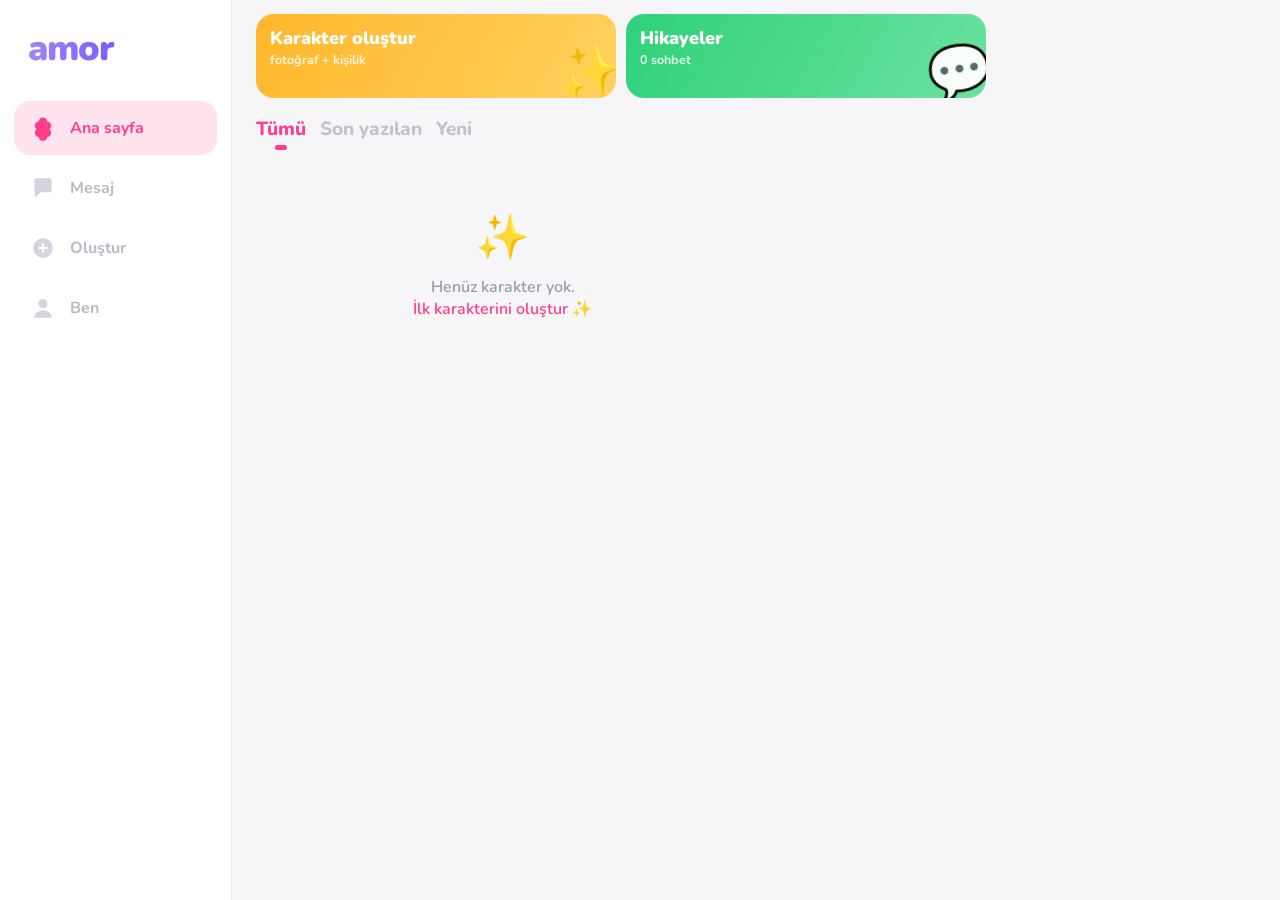
==== index.html @ 26e1d63b "Add files via upload" ====
<!doctype html>
<html lang="tr">
<head>
  <meta charset="utf-8">
  <meta name="viewport" content="width=device-width, initial-scale=1, viewport-fit=cover">
  <meta name="theme-color" content="#7b5cff">
  <meta name="apple-mobile-web-app-capable" content="yes">
  <meta name="apple-mobile-web-app-status-bar-style" content="default">
  <meta name="description" content="Amor Stories - kendi karakterlerinle mesajlaşma şeklinde hikaye yaz.">
  <title>Amor Stories</title>
  <meta name="mobile-web-app-capable" content="yes">
  <meta name="apple-mobile-web-app-title" content="Amor Stories">
  <link rel="manifest" href="manifest.json">
  <link rel="icon" type="image/png" href="icons/icon-192.png">
  <link rel="apple-touch-icon" href="icons/apple-touch-icon.png">
  <link rel="preconnect" href="https://fonts.googleapis.com">
  <link rel="preconnect" href="https://fonts.gstatic.com" crossorigin>
  <link href="https://fonts.googleapis.com/css2?family=Nunito:wght@400;600;700;800;900&display=swap" rel="stylesheet">
  <link rel="stylesheet" href="css/style.css">
  <link rel="stylesheet" href="css/stories.css">
</head>
<body>
  <div class="app" id="app">
    <div class="splash" id="splash">
      <div class="logo">amor</div>
      <div class="splash-sub">kendi hikayeni yaz</div>
    </div>

    <main id="view"></main>

    <nav class="nav" id="nav">
      <a class="nav-brand" href="#/home" aria-label="Amor Stories">am<span>o</span>r</a>
      <a href="#/home" data-tab="home">
        <svg viewBox="0 0 24 24"><path d="M12 3c2.2 0 3.6 1.6 3.6 3.4 1.8 0 3.4 1.4 3.4 3.6 0 1.4-.8 2.4-1.7 3 .9.6 1.7 1.6 1.7 3 0 2.2-1.6 3.6-3.4 3.6 0 1.8-1.4 3.4-3.6 3.4s-3.6-1.6-3.6-3.4C6.6 19.6 5 18.2 5 16c0-1.4.8-2.4 1.7-3C5.8 12.4 5 11.4 5 10c0-2.2 1.6-3.6 3.4-3.6C8.4 4.6 9.8 3 12 3z"/></svg>
        <span>Ana sayfa</span>
      </a>
      <a href="#/messages" data-tab="messages">
        <svg viewBox="0 0 24 24"><path d="M4 5.5A2.5 2.5 0 0 1 6.5 3h11A2.5 2.5 0 0 1 20 5.5v8a2.5 2.5 0 0 1-2.5 2.5H10l-4.2 3.6c-.5.4-1.3.1-1.3-.6V16A2.5 2.5 0 0 1 4 13.5z"/></svg>
        <span>Mesaj</span>
      </a>
      <a href="#/create" data-tab="create">
        <svg viewBox="0 0 24 24"><path d="M12 3a9 9 0 1 1 0 18 9 9 0 0 1 0-18zm0 4.5c-.6 0-1 .4-1 1V11H8.5a1 1 0 0 0 0 2H11v2.5a1 1 0 0 0 2 0V13h2.5a1 1 0 0 0 0-2H13V8.5c0-.6-.4-1-1-1z"/></svg>
        <span>Oluştur</span>
      </a>
      <a href="#/me" data-tab="me">
        <svg viewBox="0 0 24 24"><circle cx="12" cy="8" r="4.2"/><path d="M3.8 20.2c.9-4 4.2-6.2 8.2-6.2s7.3 2.2 8.2 6.2c.1.5-.3.8-.8.8H4.6c-.5 0-.9-.3-.8-.8z"/></svg>
        <span>Ben</span>
      </a>
    </nav>

    <div class="toasts" id="toasts"></div>
  </div>

  <script src="js/store.js"></script>
  <script src="js/data/traits.js"></script>
  <script src="js/data/pools.js"></script>
  <script src="js/data/photos.js"></script>
  <script src="js/data/mod-photos.js"></script>
  <script src="js/data/mods.js"></script>
  <script src="js/data/themes.js"></script>
  <script src="js/data/effects.js"></script>
  <script src="js/app.js"></script>
</body>
</html>
---- css/style.css ----
/* ==========================================================
   Amor - mobil öncelikli arayüz
   ========================================================== */
:root {
  --pink: #ff3d8b;
  --pink-soft: #ffe4ef;
  --purple: #7b5cff;
  --purple-2: #a66bff;
  --purple-soft: #efeaff;
  --green: #2fd6a0;
  --teal: #19c3b0;
  --bg: #f6f6f8;
  --card: #ffffff;
  --text: #1d1d28;
  --muted: #9a9aab;
  --line: #ececf2;
  --chip: #f0f0f4;
  --radius: 18px;
  --nav-h: 64px;
  --safe-b: env(safe-area-inset-bottom, 0px);
  --safe-t: env(safe-area-inset-top, 0px);
  --chat-bg: linear-gradient(180deg, #3b1d63 0%, #241444 45%, #160d2c 100%);
  --side: 0px;       /* sol menü genişliği (telefonda yok) */
  --content: 1160px; /* geniş sayfalarda içerik genişliği */
  --narrow: 760px;   /* okuma sayfalarında içerik genişliği */
}

* { box-sizing: border-box; -webkit-tap-highlight-color: transparent; }
html, body { margin: 0; padding: 0; }
body {
  font-family: 'Nunito', system-ui, -apple-system, 'Segoe UI', sans-serif;
  background: var(--bg);
  color: var(--text);
  -webkit-font-smoothing: antialiased;
  overscroll-behavior-y: none;
}
button, input, textarea { font: inherit; color: inherit; }
button { cursor: pointer; border: 0; background: none; padding: 0; }
a { color: inherit; text-decoration: none; }
[hidden] { display: none !important; }

.app {
  position: relative;
  min-height: 100vh;
  min-height: 100dvh;
  padding-left: var(--side);
  background: var(--bg);
  overflow-x: hidden;
  overflow-x: clip; /* hidden yapışkan (sticky) üst kısmı bozar; destekleyen tarayıcıda clip */
}
#view { padding-bottom: calc(var(--nav-h) + var(--safe-b) + 12px); }
.no-nav #view { padding-bottom: 0; }

/* ---------- Açılış ---------- */
.splash {
  position: fixed; inset: 0; z-index: 100;
  display: flex; flex-direction: column; align-items: center; justify-content: center;
  background: #fff;
  transition: opacity .5s ease, visibility .5s;
}
.splash.hide { opacity: 0; visibility: hidden; }
.logo {
  font-size: 64px; font-weight: 900; letter-spacing: -2px;
  background: linear-gradient(90deg, #a78bfa, #7b5cff 50%, #c86bff);
  -webkit-background-clip: text; background-clip: text; color: transparent;
  animation: pop .7s cubic-bezier(.2, 1.4, .4, 1);
}
.splash-sub { margin-top: 4px; color: var(--muted); font-weight: 700; font-size: 14px; }
@keyframes pop { from { transform: scale(.6); opacity: 0; } to { transform: scale(1); opacity: 1; } }

/* ---------- Alt menü ---------- */
.nav {
  position: fixed; bottom: 0; left: 0; right: 0; z-index: 20;
  height: calc(var(--nav-h) + var(--safe-b)); padding-bottom: var(--safe-b);
  display: flex; background: rgba(255, 255, 255, .96);
  backdrop-filter: blur(12px); -webkit-backdrop-filter: blur(12px);
  border-top: 1px solid var(--line);
}
.no-nav .nav { display: none; }
.nav .nav-brand { display: none; }
.nav a {
  position: relative; flex: 1;
  display: flex; flex-direction: column; align-items: center; justify-content: center; gap: 2px;
  font-size: 12px; font-weight: 700; color: #b9b9c6;
}
.nav svg { width: 28px; height: 28px; fill: #d4d4de; transition: transform .2s; }
.nav a.active { color: var(--pink); }
.nav a.active svg { fill: var(--pink); transform: scale(1.08); }
.badge-count {
  position: absolute; top: 6px; left: calc(50% + 6px);
  min-width: 20px; height: 20px; padding: 0 6px; border-radius: 10px;
  background: #ff2d55; color: #fff; font-size: 11px; font-weight: 800;
  display: flex; align-items: center; justify-content: center; border: 2px solid #fff;
}

/* ---------- Ortak parçalar ---------- */
.page-pad { padding: calc(14px + var(--safe-t)) 16px 0; }
.h-title { font-size: 26px; font-weight: 900; margin: 6px 0 12px; }

.ava {
  position: relative; flex: none; border-radius: 50%;
  display: flex; align-items: center; justify-content: center;
  color: #fff; font-weight: 900; text-shadow: 0 2px 6px rgba(0, 0, 0, .18);
  overflow: visible;
}
.ava img { width: 100%; height: 100%; border-radius: 50%; object-fit: cover; }
.ava .deco { position: absolute; right: -2px; top: -4px; font-size: .32em; text-shadow: none; }
.ava .dot {
  position: absolute; right: 4%; bottom: 4%; width: 22%; height: 22%; min-width: 10px; min-height: 10px;
  border-radius: 50%; background: var(--green); border: 2.5px solid #fff;
}
.ava .dot.off { background: #c7c7d1; }

.chips { display: flex; flex-wrap: wrap; gap: 6px; }
.chip {
  display: inline-flex; align-items: center; gap: 3px;
  padding: 2px 9px; border-radius: 999px;
  background: var(--chip); color: #8a8a99; font-size: 12px; font-weight: 700; white-space: nowrap;
}
.chip.sex { background: var(--pink); color: #fff; }
.chip.loc { background: var(--teal); color: #fff; }
.chip.zod { background: linear-gradient(90deg, #c86bff, #ff5fb0); color: #fff; }
.chip.lv { background: linear-gradient(90deg, #ff6fa8, #ff3d8b); color: #fff; }
.chip.mood { color: #fff; }
.verified { font-size: 15px; margin-left: 4px; }

.tabs {
  display: flex; align-items: center; gap: 20px;
  overflow-x: auto; scrollbar-width: none; padding: 4px 0 10px;
}
.tabs::-webkit-scrollbar { display: none; }
.tabs button {
  position: relative; font-size: 19px; font-weight: 800; color: #c3c3cf; white-space: nowrap; padding-bottom: 8px;
}
.tabs button.active { color: var(--pink); }
.tabs button.active::after {
  content: ''; position: absolute; left: 50%; bottom: 0; transform: translateX(-50%);
  width: 12px; height: 5px; border-radius: 3px; background: var(--pink);
}
.tabs.dark button.active { color: var(--text); }
.tabs.dark button.active::after { width: 22px; background: var(--text); }

.empty { text-align: center; color: var(--muted); padding: 48px 20px; font-weight: 600; }
.empty .big { font-size: 44px; display: block; margin-bottom: 8px; }

.btn {
  display: inline-flex; align-items: center; justify-content: center; gap: 8px;
  height: 48px; padding: 0 22px; border-radius: 999px;
  font-weight: 800; font-size: 16px;
  transition: transform .12s, opacity .12s;
}
.btn:active { transform: scale(.97); }
.btn.primary { background: var(--purple); color: #fff; }
.btn.pink { background: var(--pink); color: #fff; }
.btn.ghost { background: var(--chip); color: var(--text); }
.btn.block { width: 100%; }
.btn.sm { height: 36px; padding: 0 16px; font-size: 14px; }

.card { background: var(--card); border-radius: var(--radius); padding: 16px; }

/* ---------- Ana sayfa ---------- */
.banners { display: grid; grid-template-columns: 1fr 1fr; gap: 10px; margin-bottom: 14px; }
.banner {
  position: relative; overflow: hidden; border-radius: 18px; padding: 14px 14px 16px; min-height: 84px;
  color: #fff; text-align: left;
}
.banner b { display: block; font-size: 18px; font-weight: 900; line-height: 1.15; }
.banner small { display: block; opacity: .85; font-weight: 700; margin-top: 2px; font-size: 12.5px; }
.banner .art { position: absolute; right: -6px; bottom: -10px; font-size: 52px; opacity: .95; transform: rotate(-8deg); }
.banner.gold { background: linear-gradient(120deg, #ffb72b, #ffd25e); }
.banner.green { background: linear-gradient(120deg, #2fd17a, #6be29f); }

.list { display: flex; flex-direction: column; }
.row {
  display: flex; align-items: center; gap: 14px; padding: 12px 0; text-align: left; width: 100%;
}
.row .info { flex: 1; min-width: 0; }
.row .name { font-size: 19px; font-weight: 800; display: flex; align-items: center; gap: 2px; }
.row .bio {
  margin-top: 6px; color: #8b8b99; font-size: 15px; line-height: 1.3;
  display: -webkit-box; -webkit-line-clamp: 2; -webkit-box-orient: vertical; overflow: hidden;
}
.row .chips { margin-top: 5px; }
.hi-btn {
  flex: none; width: 64px; height: 44px; border-radius: 22px;
  display: flex; align-items: center; justify-content: center;
  font-weight: 900; font-style: italic; font-size: 20px;
}
.hi-btn.hi { background: var(--pink-soft); color: var(--pink); }
.hi-btn.msg { background: var(--purple-soft); color: var(--purple); }
.hi-btn svg { width: 26px; height: 26px; fill: var(--purple); }

/* ---------- Mesajlar ---------- */
.msg-row { display: flex; align-items: center; gap: 12px; padding: 12px 16px; width: 100%; text-align: left; }
.msg-row:active { background: #f0eef6; }
.msg-row .info { flex: 1; min-width: 0; }
.msg-row .top { display: flex; justify-content: space-between; align-items: baseline; gap: 8px; }
.msg-row .name { font-size: 18px; font-weight: 800; }
.msg-row .time { color: var(--muted); font-size: 13px; font-weight: 600; flex: none; }
.msg-row .last { color: #8b8b99; font-size: 15px; margin-top: 3px; white-space: nowrap; overflow: hidden; text-overflow: ellipsis; }
.msg-row .last.typing { color: var(--purple); font-weight: 700; }
.msg-row .bottom { display: flex; justify-content: space-between; align-items: center; gap: 8px; }
.ava .unread {
  position: absolute; top: -2px; right: -2px; min-width: 22px; height: 22px; padding: 0 6px; border-radius: 11px;
  background: #ff2d55; color: #fff; font-size: 12px; font-weight: 800;
  display: flex; align-items: center; justify-content: center; border: 2px solid #fff; text-shadow: none;
}
.notice {
  margin: 4px 0 6px; padding: 12px 16px; background: #ffe9f0; color: var(--pink); font-weight: 700; font-size: 14px;
}

/* ---------- Profil ---------- */
.cover { position: relative; height: 340px; overflow: hidden; }
.cover img { width: 100%; height: 100%; object-fit: cover; object-position: center 25%; display: block; cursor: zoom-in; }
.cover .cover-bg { display: none; }
.cover::after { content: ''; position: absolute; inset: 0; pointer-events: none; background: linear-gradient(180deg, rgba(0,0,0,.25), rgba(0,0,0,0) 30%, rgba(246,246,248,0) 65%, var(--bg) 100%); }
.round-btn {
  position: absolute; top: calc(14px + var(--safe-t)); z-index: 3;
  width: 44px; height: 44px; border-radius: 50%;
  background: rgba(0, 0, 0, .25); display: flex; align-items: center; justify-content: center;
  backdrop-filter: blur(6px); -webkit-backdrop-filter: blur(6px);
}
.round-btn svg { width: 22px; height: 22px; stroke: #fff; fill: none; stroke-width: 2.4; stroke-linecap: round; stroke-linejoin: round; }
.round-btn.left { left: 16px; }
.round-btn.right { right: 16px; }

.pcard {
  position: relative; margin: -110px 16px 0; z-index: 2;
  background: rgba(255, 255, 255, .92); backdrop-filter: blur(10px); -webkit-backdrop-filter: blur(10px);
  border-radius: 20px; padding: 64px 18px 16px;
}
.pcard .ava { position: absolute; top: -48px; left: 18px; border: 4px solid #fff; box-shadow: 0 6px 20px rgba(0,0,0,.12); }
.pcard .pname { display: flex; align-items: center; gap: 8px; flex-wrap: wrap; font-size: 24px; font-weight: 900; }
.online-pill { font-size: 13px; font-weight: 800; color: #19b884; background: #e2fbf1; border-radius: 999px; padding: 3px 10px; }
.online-pill.off { color: #8a8a99; background: var(--chip); }
.pcard .pbio { color: var(--muted); font-weight: 600; margin: 4px 0 10px; }
.stats { display: flex; margin-top: 14px; }
.stats div { flex: 1; position: relative; }
.stats div + div::before { content: ''; position: absolute; left: -10px; top: 12px; height: 16px; width: 1px; background: #ddd; }
.stats b { display: block; font-size: 20px; font-weight: 900; }
.stats span { color: var(--muted); font-size: 13px; font-weight: 600; }

.mood-strip {
  margin: 12px 16px 0; display: flex; align-items: center; gap: 12px;
  background: #fff; border-radius: 18px; padding: 12px 14px; width: calc(100% - 32px); text-align: left;
}
.mood-strip .em { font-size: 30px; }
.mood-strip .txt { flex: 1; }
.mood-strip b { display: block; font-weight: 900; }
.mood-strip small { color: var(--muted); font-weight: 600; }

.sheet-body { margin-top: 12px; background: #fff; border-radius: 22px 22px 0 0; padding: 18px 16px 120px; min-height: 50vh; }
.sec-title { font-weight: 900; font-size: 18px; margin: 16px 0 10px; }
.verify { display: grid; grid-template-columns: 1fr 1fr; gap: 8px; }
.verify div { border-radius: 12px; padding: 12px; font-weight: 800; font-size: 13.5px; display: flex; gap: 6px; align-items: center; }
.verify .v1 { background: #fff0fa; color: #e04fc9; }
.verify .v2 { background: #e9fbef; color: #21b35d; }
.info-row { display: flex; align-items: center; gap: 10px; padding: 7px 0; font-size: 16px; }
.info-row span { color: var(--muted); font-weight: 600; min-width: 92px; }
.info-row b { font-weight: 700; }
.trait { margin: 8px 0; }
.trait .t-top { display: flex; justify-content: space-between; font-size: 14px; font-weight: 700; color: #6c6c7c; }
.bar { height: 8px; border-radius: 4px; background: var(--chip); overflow: hidden; margin-top: 4px; }
.bar i { display: block; height: 100%; border-radius: 4px; background: linear-gradient(90deg, var(--purple-2), var(--pink)); }

.album { display: grid; grid-template-columns: repeat(3, 1fr); gap: 6px; }
.album div { aspect-ratio: 3 / 4; border-radius: 12px; overflow: hidden; }
.album img, .p-img img { width: 100%; height: 100%; object-fit: cover; display: block; cursor: zoom-in; }
.post { padding: 12px 0; border-bottom: 1px solid var(--line); }
.post .p-head { display: flex; gap: 10px; align-items: center; }
.post .p-head b { display: block; font-weight: 800; }
.post .p-head small { color: var(--muted); font-weight: 600; }
.post p { margin: 10px 0; font-size: 15.5px; line-height: 1.4; }
.post .p-img { aspect-ratio: 4 / 5; width: 62%; border-radius: 14px; overflow: hidden; }
.chip.arch { background: linear-gradient(90deg, #7b5cff, #a66bff); color: #fff; }

/* ---------- Fotoğraf görüntüleyici ---------- */
.lightbox {
  position: fixed; inset: 0; z-index: 80; background: rgba(10, 6, 20, .94);
  display: flex; align-items: center; justify-content: center; animation: toastIn .2s ease-out;
}
.lightbox img { max-width: 100%; max-height: 100%; object-fit: contain; }
.lb-close, .lb-nav {
  position: absolute; width: 44px; height: 44px; border-radius: 50%;
  background: rgba(255, 255, 255, .14); color: #fff; font-size: 22px; font-weight: 800;
  display: flex; align-items: center; justify-content: center;
}
.lb-close { top: calc(14px + var(--safe-t)); right: 14px; }
.lb-nav { top: 50%; transform: translateY(-50%); font-size: 30px; }
.lb-nav.prev { left: 10px; }
.lb-nav.next { right: 10px; }
.lb-count { position: absolute; bottom: calc(18px + var(--safe-b)); left: 50%; transform: translateX(-50%); color: #fff; font-weight: 800; font-size: 14px; opacity: .8; }

/* ---------- Karakter oluştur ---------- */
.create { padding-bottom: 8px; }
.dice-all { background: var(--purple-soft); color: var(--purple); font-size: 14px; padding: 6px 12px; }
.dice-btn { width: 36px; height: 36px; border-radius: 50%; background: var(--chip); font-size: 18px; }
.sets { display: flex; gap: 10px; overflow-x: auto; padding: 12px 2px 4px; scrollbar-width: none; scroll-snap-type: x proximity; }
.sets::-webkit-scrollbar { display: none; }
.set { flex: none; width: 78px; text-align: center; scroll-snap-align: center; }
.set img {
  width: 78px; height: 104px; object-fit: cover; border-radius: 14px; display: block;
  border: 3px solid transparent; transition: transform .15s, border-color .15s;
}
.set span { display: block; font-size: 11px; font-weight: 800; color: var(--muted); margin-top: 4px; }
.set.used img { opacity: .45; }
.set.on img { border-color: var(--purple); transform: scale(1.04); opacity: 1; }
.set.on span { color: var(--purple); }
.presets button.on { background: var(--purple); color: #fff; }
.preview { margin: 0 16px; background: #fff; border-radius: 20px; overflow: hidden; }
.pv-photo { position: relative; aspect-ratio: 4 / 5; max-height: 460px; width: 100%; background: var(--chip); }
.pv-photo img { width: 100%; height: 100%; object-fit: cover; display: block; }
.pv-over { position: absolute; left: 0; right: 0; bottom: 0; padding: 40px 16px 14px; background: linear-gradient(180deg, rgba(0,0,0,0), rgba(0,0,0,.65)); color: #fff; }
.pv-over b { display: block; font-size: 26px; font-weight: 900; margin-bottom: 6px; }
.pv-over .chip:not(.sex):not(.loc):not(.zod) { background: rgba(255,255,255,.25); color: #fff; }
.pv-body { padding: 12px 16px 16px; }
.pv-bio { margin: 8px 0 10px; color: #55556a; font-weight: 700; font-style: italic; }
.pv-sample { margin-top: 12px; background: #2c2442; color: #fff; border-radius: 16px; border-top-left-radius: 6px; padding: 10px 14px; font-weight: 700; font-size: 14.5px; }
.pv-sample small { display: block; color: #b9a8e6; font-size: 11px; font-weight: 800; margin-bottom: 2px; }

.hcard .thumbs { display: flex; gap: 6px; margin-top: 8px; }
.hcard .thumbs img { width: 40px; height: 52px; object-fit: cover; border-radius: 8px; cursor: zoom-in; }

.cta-bar {
  position: fixed; left: var(--side); right: 0; bottom: 0; z-index: 10;
  display: flex; gap: 12px;
  padding: 12px max(16px, calc((100vw - var(--side) - 860px) / 2)) calc(12px + var(--safe-b));
  background: linear-gradient(180deg, rgba(255,255,255,0), #fff 35%);
}
.cta-bar .follow { width: 56px; height: 56px; border-radius: 50%; background: var(--chip); font-size: 22px; flex: none; }
.cta-bar .follow.on { background: var(--pink-soft); }
.cta-bar .btn { flex: 1; height: 56px; font-size: 18px; }

/* ---------- Sohbet ---------- */
.chat {
  height: 100vh; height: 100dvh; display: flex; flex-direction: column;
  background: var(--chat-bg); color: #fff;
}
.chat-head {
  flex: none; display: flex; align-items: center; justify-content: space-between;
  padding: calc(10px + var(--safe-t)) 10px 6px;
}
.icon-btn { width: 44px; height: 44px; display: flex; align-items: center; justify-content: center; border-radius: 50%; }
.icon-btn svg { width: 24px; height: 24px; stroke: currentColor; fill: none; stroke-width: 2.2; stroke-linecap: round; stroke-linejoin: round; }
.couple { display: flex; align-items: center; gap: 0; }
.couple .heart {
  position: relative; margin: 0 -4px; z-index: 1; font-size: 30px; line-height: 1;
  display: flex; flex-direction: column; align-items: center;
  filter: drop-shadow(0 0 8px rgba(255, 80, 160, .6));
}
.couple .heart small { font-size: 11px; font-weight: 900; color: #ff8cc0; margin-top: -2px; }
.couple .ava { border: 2px solid #fff; }

.hcard {
  flex: none; margin: 4px 14px 6px; padding: 12px; border-radius: 18px;
  background: rgba(255, 255, 255, .06); border: 1px solid rgba(255, 255, 255, .12);
  display: flex; gap: 12px; align-items: center;
}
.hcard .info { flex: 1; min-width: 0; }
.hcard .nm { font-size: 18px; font-weight: 900; color: #ff5b7f; letter-spacing: 1px; }
.hcard .meta { font-size: 12.5px; color: #cfc6e6; font-weight: 600; white-space: nowrap; overflow: hidden; text-overflow: ellipsis; }
.hcard .lvbar { margin-top: 6px; display: flex; align-items: center; gap: 8px; font-size: 11.5px; font-weight: 800; color: #ffb3d1; }
.hcard .lvbar .bar { flex: 1; background: rgba(255, 255, 255, .12); margin: 0; height: 6px; }
.hcard .mood-btn {
  flex: none; display: flex; flex-direction: column; align-items: center; gap: 2px;
  font-size: 26px; padding: 6px 8px; border-radius: 14px; background: rgba(255, 255, 255, .08);
}
.hcard .mood-btn small { font-size: 10.5px; font-weight: 800; color: #e6dcff; max-width: 70px; text-align: center; line-height: 1.1; }

.msgs { flex: 1; overflow-y: auto; padding: 8px 14px 12px; -webkit-overflow-scrolling: touch; overscroll-behavior: contain; }
.stamp { text-align: center; color: #a99bc9; font-size: 13px; font-weight: 700; margin: 14px 0 8px; }
.sys { text-align: center; color: #c9bde6; font-size: 12.5px; font-weight: 600; background: rgba(255,255,255,.07); border-radius: 12px; padding: 8px 12px; margin: 10px auto; max-width: 90%; }
.msg { display: flex; align-items: flex-end; gap: 8px; margin: 14px 0; animation: msgIn .22s ease-out; }
.msg.her.cont, .msg.me + .msg.me { margin-top: 6px; }
.msg.me { justify-content: flex-end; }
.msg .bubble {
  max-width: 74%; padding: 11px 15px; border-radius: 20px; font-size: 16px; font-weight: 700; line-height: 1.35;
  word-wrap: break-word; overflow-wrap: anywhere; white-space: pre-wrap;
}
.msg.her .bubble { background: #2c2442; border-top-left-radius: 6px; }
.msg.me .bubble { background: var(--pink); border-top-right-radius: 6px; }
.msg.her.cont .ava { visibility: hidden; }
.msg .seen { width: 20px; height: 20px; border-radius: 50%; background: var(--green); display: flex; align-items: center; justify-content: center; flex: none; }
.msg .seen svg { width: 12px; height: 12px; stroke: #fff; fill: none; stroke-width: 3.2; }
.msg .seen.wait { background: #5a4b7c; }
@keyframes msgIn { from { opacity: 0; transform: translateY(6px) scale(.98); } to { opacity: 1; transform: none; } }

.typing-dots { display: inline-flex; gap: 4px; padding: 4px 2px; }
.typing-dots i { width: 7px; height: 7px; border-radius: 50%; background: #b9a8e6; animation: blink 1.2s infinite; }
.typing-dots i:nth-child(2) { animation-delay: .2s; }
.typing-dots i:nth-child(3) { animation-delay: .4s; }
@keyframes blink { 0%, 60%, 100% { opacity: .3; transform: translateY(0); } 30% { opacity: 1; transform: translateY(-3px); } }

.quick { flex: none; display: flex; gap: 8px; overflow-x: auto; padding: 8px 14px; scrollbar-width: none; }
.quick::-webkit-scrollbar { display: none; }
.quick button {
  flex: none; display: flex; align-items: center; gap: 6px;
  padding: 8px 14px; border-radius: 999px; background: rgba(255, 255, 255, .1); color: #fff;
  font-weight: 700; font-size: 14px; white-space: nowrap;
}
.quick button::before { content: '💬'; font-size: 13px; }

.composer {
  flex: none; display: flex; align-items: center; gap: 10px;
  padding: 10px 12px calc(10px + var(--safe-b)); background: #f4f3f9;
}
.composer input {
  flex: 1; min-width: 0; height: 48px; border-radius: 24px; border: 0; outline: none;
  background: #fff; color: var(--text); padding: 0 18px; font-size: 16px; font-weight: 600;
}
.composer input::placeholder { color: #b5b5c3; }
.send-btn {
  flex: none; width: 48px; height: 48px; border-radius: 50%; background: var(--purple);
  display: flex; align-items: center; justify-content: center;
}
.send-btn svg { width: 22px; height: 22px; fill: #fff; }
.send-btn:disabled { opacity: .5; }
.composer:has(+ .chat-tools) { padding-bottom: 4px; }
.chat-tools {
  flex: none; display: flex; justify-content: space-around;
  padding: 2px 8px calc(8px + var(--safe-b)); background: #f4f3f9; color: #6b6b7e;
}
.chat-tools button { display: flex; flex-direction: column; align-items: center; gap: 1px; font-size: 11px; font-weight: 800; padding: 4px 6px; border-radius: 12px; }
.chat-tools button span { font-size: 24px; line-height: 1.1; }
.chat-tools button:active { background: #e8e6f2; }

.menu {
  position: absolute; right: 12px; top: calc(56px + var(--safe-t)); z-index: 30;
  background: #fff; color: var(--text); border-radius: 14px; overflow: hidden;
  box-shadow: 0 10px 40px rgba(0, 0, 0, .3); min-width: 200px;
}
.menu button { display: block; width: 100%; text-align: left; padding: 14px 16px; font-weight: 700; }
.menu button + button { border-top: 1px solid var(--line); }
.menu button.danger { color: #ff2d55; }

/* ---------- Ruh hali ---------- */
.mood-card {
  display: flex; align-items: center; gap: 12px; padding: 12px; margin-bottom: 10px;
  background: #fff; border-radius: 18px; width: 100%; text-align: left;
}
.mood-card .info { flex: 1; min-width: 0; }
.mood-card .name { font-weight: 900; font-size: 17px; }
.mini-bars { display: grid; grid-template-columns: 1fr 1fr; gap: 4px 10px; margin-top: 6px; }
.mini-bars label { font-size: 11px; font-weight: 700; color: var(--muted); }
.mini-bars .bar { height: 5px; margin-top: 2px; }
.mood-card .face { font-size: 30px; text-align: center; }
.mood-card .face small { display: block; font-size: 11px; font-weight: 800; color: var(--muted); }

.editor-head {
  display: flex; align-items: center; gap: 10px; padding: calc(10px + var(--safe-t)) 10px 4px;
}
.editor-head .icon-btn { color: var(--text); }
.editor-head h1 { font-size: 20px; font-weight: 900; margin: 0; flex: 1; }

.pad-wrap { padding: 0 16px; }
.pad {
  position: relative; width: 100%; aspect-ratio: 1 / 1; max-height: 70vh; margin: 0 auto;
  border-radius: 22px; overflow: hidden; touch-action: none; user-select: none;
  background:
    linear-gradient(90deg, rgba(91,141,239,.0), rgba(255,255,255,0)),
    conic-gradient(from 0deg at 50% 50%, #ffe6c7 0 90deg, #d8f6e8 90deg 180deg, #dfe6fb 180deg 270deg, #ffd9d9 270deg 360deg);
  box-shadow: inset 0 0 0 1px rgba(0,0,0,.04);
}
.pad::before, .pad::after { content: ''; position: absolute; background: rgba(0, 0, 0, .08); }
.pad::before { left: 50%; top: 0; bottom: 0; width: 1px; }
.pad::after { top: 50%; left: 0; right: 0; height: 1px; }
.pad .q { position: absolute; font-size: 13px; font-weight: 800; color: rgba(0,0,0,.45); display: flex; align-items: center; gap: 4px; }
.pad .q.tl { left: 12px; top: 12px; }
.pad .q.tr { right: 12px; top: 12px; }
.pad .q.bl { left: 12px; bottom: 12px; }
.pad .q.br { right: 12px; bottom: 12px; }
.pad .axis { position: absolute; font-size: 10.5px; font-weight: 800; color: rgba(0,0,0,.35); letter-spacing: .5px; }
.pad .axis.x { right: 10px; top: calc(50% + 4px); }
.pad .axis.y { left: calc(50% + 6px); top: 34px; }
.pad .knob, .pad .ghost {
  position: absolute; width: 34px; height: 34px; margin: -17px 0 0 -17px; border-radius: 50%;
  display: flex; align-items: center; justify-content: center; font-size: 20px; pointer-events: none;
}
.pad .knob { background: #fff; box-shadow: 0 4px 16px rgba(60, 30, 120, .35); z-index: 2; transition: transform .1s; }
.pad.drag .knob { transform: scale(1.15); }
.pad .ghost { border: 2px dashed rgba(0, 0, 0, .3); width: 22px; height: 22px; margin: -11px 0 0 -11px; }

.ctrl { background: #fff; border-radius: 18px; padding: 14px 16px; margin: 12px 16px 0; }
.ctrl .row2 { display: flex; justify-content: space-between; align-items: center; font-weight: 800; }
.ctrl .row2 small { color: var(--muted); font-weight: 700; }
.ctrl input[type=range] { width: 100%; margin: 10px 0 4px; accent-color: var(--purple); height: 28px; }
.ctrl input[type=text] {
  width: 100%; height: 44px; border-radius: 12px; border: 1px solid var(--line); padding: 0 14px; outline: none; margin-top: 8px; font-weight: 600;
}
.ctrl input[type=text]:focus { border-color: var(--purple); }
.presets { display: flex; flex-wrap: wrap; gap: 8px; margin-top: 10px; }
.presets button { padding: 8px 12px; border-radius: 999px; background: var(--chip); font-weight: 800; font-size: 13.5px; }
.switch { position: relative; width: 50px; height: 30px; flex: none; }
.switch input { opacity: 0; width: 0; height: 0; }
.switch span { position: absolute; inset: 0; border-radius: 15px; background: #ddd; transition: .2s; }
.switch span::after { content: ''; position: absolute; left: 3px; top: 3px; width: 24px; height: 24px; border-radius: 50%; background: #fff; transition: .2s; box-shadow: 0 1px 4px rgba(0,0,0,.2); }
.switch input:checked + span { background: var(--purple); }
.switch input:checked + span::after { transform: translateX(20px); }
.live-label { display: flex; align-items: center; gap: 10px; margin: 12px 16px 0; padding: 12px 16px; border-radius: 18px; color: #fff; font-weight: 900; font-size: 17px; }
.live-label .em { font-size: 28px; }
.live-label small { display: block; font-weight: 700; opacity: .9; font-size: 12.5px; }
.actions { display: flex; gap: 10px; margin: 14px 16px 0; }
.actions .btn { flex: 1; }
.log { margin: 12px 16px 24px; }
.log-item { display: flex; gap: 10px; align-items: center; padding: 10px 0; border-bottom: 1px solid var(--line); font-size: 14px; }
.log-item .em { font-size: 22px; }
.log-item .txt { flex: 1; }
.log-item small { color: var(--muted); font-weight: 600; display: block; }

/* ---------- Ben ---------- */
.me-head {
  padding: calc(24px + var(--safe-t)) 16px 70px;
  background: linear-gradient(160deg, #b98cff, #7b5cff 55%, #ff6fb1);
  color: #fff;
}
.me-head .row-me { display: flex; align-items: center; gap: 14px; }
.me-head .nm { font-size: 24px; font-weight: 900; }
.me-head small { opacity: .9; font-weight: 700; }
.me-card { margin: -50px 16px 0; position: relative; }
.field { margin-top: 12px; }
.field label { display: block; font-size: 13px; font-weight: 800; color: var(--muted); margin-bottom: 6px; }
.field input { width: 100%; height: 46px; border-radius: 12px; border: 1px solid var(--line); padding: 0 14px; outline: none; font-weight: 700; background: #fafafc; }
.field input:focus { border-color: var(--purple); background: #fff; }
.about { color: #6c6c7c; font-size: 14.5px; line-height: 1.55; }
.about code { background: var(--chip); padding: 1px 6px; border-radius: 6px; font-size: 13px; }

/* ---------- Bildirim ---------- */
.toasts {
  position: fixed; top: calc(10px + var(--safe-t)); left: 50%; transform: translateX(-50%);
  width: calc(100% - 24px); max-width: 456px; z-index: 60; display: flex; flex-direction: column; gap: 8px; pointer-events: none;
}
.toast {
  pointer-events: auto; display: flex; align-items: center; gap: 10px;
  background: rgba(255, 255, 255, .97); border-radius: 18px; padding: 10px 12px;
  box-shadow: 0 10px 30px rgba(40, 20, 90, .22); animation: toastIn .3s ease-out; text-align: left; width: 100%;
}
.toast b { display: block; font-weight: 900; }
.toast span { color: #6c6c7c; font-size: 14px; font-weight: 600; display: block; white-space: nowrap; overflow: hidden; text-overflow: ellipsis; }
.toast .info { flex: 1; min-width: 0; }
.toast.out { opacity: 0; transform: translateY(-10px); transition: .3s; }
@keyframes toastIn { from { opacity: 0; transform: translateY(-14px); } to { opacity: 1; transform: none; } }

/* ==========================================================
   Ekonomi: coin, yükleme, ödüller, mağaza, VIP, oyun, hediye
   ========================================================== */
.coin, .big-coin {
  display: inline-flex; align-items: center; justify-content: center; flex: none;
  width: 18px; height: 18px; border-radius: 50%; font-size: 10px; line-height: 1; color: #fff;
  background: radial-gradient(circle at 35% 30%, #ffe680, #f5b50a 60%, #d48806);
  box-shadow: inset 0 -2px 0 rgba(0,0,0,.12); vertical-align: -3px;
}
.big-coin { width: 46px; height: 46px; font-size: 22px; }
.big-coin.sm { width: 34px; height: 34px; font-size: 16px; }

.eco { min-height: 100vh; min-height: 100dvh; padding-bottom: calc(24px + var(--safe-b)); }
.eco-head {
  display: grid; grid-template-columns: 44px 1fr auto; align-items: center; gap: 6px;
  padding: calc(10px + var(--safe-t)) 10px 8px; color: #fff;
}
.eco-head h1 { margin: 0; text-align: center; font-size: 20px; font-weight: 900; }
.eco-head .head-link { font-weight: 800; font-size: 14px; padding: 0 6px; }
.eco-head.dark-text { color: var(--text); }
.eco-head > span:not(.coin-pill) { width: 44px; }
.light-page { background: var(--bg); }
.demo-note { margin: 14px 16px 0; font-size: 12.5px; color: var(--muted); font-weight: 600; line-height: 1.5; }

/* Yükleme */
.recharge { background: linear-gradient(180deg, #f4e9ff 0, #f4e9ff 240px, #fff 240px); }
.recharge .eco-head { color: var(--text); }
.balance-card {
  position: relative; margin: 6px 16px 0; padding: 18px; border-radius: 22px 22px 0 0; overflow: hidden;
  background: linear-gradient(120deg, #ffc94d, #ffb02e); color: #fff; min-height: 130px;
}
.balance-card small { font-weight: 700; opacity: .9; }
.balance-card b { display: block; font-size: 52px; font-weight: 900; margin-top: 8px; text-shadow: 0 2px 8px rgba(0,0,0,.08); }
.balance-card .where { position: absolute; right: 14px; top: 14px; background: rgba(255,255,255,.3); padding: 4px 12px; border-radius: 999px; font-weight: 800; font-size: 13px; }
.balance-card .big-coin { position: absolute; right: 20px; bottom: -8px; width: 110px; height: 110px; font-size: 56px; opacity: .35; }
.star-strip {
  display: flex; align-items: center; gap: 10px; margin: 0 16px; padding: 12px 14px;
  background: linear-gradient(90deg, #3d2410, #5a3214); color: #ffd98a; font-weight: 800; font-size: 14px;
  border-radius: 0 0 22px 22px;
}
.star-strip span:first-child { font-size: 26px; }
.star-strip span:last-child { margin-left: auto; font-size: 22px; }
.month-card { margin: 14px 16px 0; padding: 14px; border: 1.5px solid #ffd1e3; border-radius: 18px; background: #fff7fb; }
.month-card .row2 { display: flex; justify-content: space-between; font-weight: 800; margin-top: 6px; }
.month-card p { margin: 8px 0 0; font-size: 14px; color: #555; }
.month-card p b { color: var(--pink); }
.pinkbar { height: 10px; background: #fff; box-shadow: inset 0 0 0 1px #ffe0ec; }
.pinkbar i { background: var(--pink); }
.packs { display: grid; grid-template-columns: repeat(3, 1fr); gap: 10px; margin: 16px 16px 0; }
.pack {
  position: relative; display: flex; flex-direction: column; align-items: center; gap: 8px;
  padding: 16px 8px 10px; background: #f6f6f8; border-radius: 16px;
}
.pack:active { transform: scale(.97); }
.pack b { font-size: 20px; font-weight: 900; }
.pack .price { width: 100%; background: var(--pink); color: #fff; font-weight: 800; font-size: 13px; padding: 7px 4px; border-radius: 999px; }
.pack em { position: absolute; top: 6px; right: 6px; background: #ff9f1c; color: #fff; font-style: normal; font-size: 10.5px; font-weight: 800; padding: 1px 6px; border-radius: 6px; }
.hist { display: flex; justify-content: space-between; align-items: center; padding: 10px 0; border-bottom: 1px solid var(--line); }
.hist b { display: block; font-size: 14.5px; }
.hist small { color: var(--muted); font-weight: 600; }
.hist .plus { color: #16a34a; font-weight: 900; }
.hist .minus { color: #ef4444; font-weight: 900; }

/* Alt sayfa (sheet) */
.sheet-wrap { position: fixed; inset: 0; padding-left: var(--side); z-index: 70; background: rgba(0,0,0,0); transition: background .25s; display: flex; align-items: flex-end; justify-content: center; }
.sheet-wrap.open { background: rgba(0,0,0,.45); }
.sheet {
  width: 100%; max-width: 560px; max-height: 88vh; overflow-y: auto;
  border-radius: 24px 24px 0 0; padding: 10px 16px calc(16px + var(--safe-b));
  transform: translateY(100%); transition: transform .25s ease-out;
}
.sheet-wrap.open .sheet { transform: none; }
.sheet.light { background: #fff; }
.sheet h3 { margin: 6px 0 12px; text-align: center; font-weight: 900; }
.sheet-grip { width: 40px; height: 5px; border-radius: 3px; background: #ddd; margin: 0 auto 6px; }
.pay-coins { display: flex; flex-direction: column; align-items: center; gap: 6px; margin-bottom: 12px; }
.pay-coins b { font-size: 34px; font-weight: 900; }
.pay-coins small { color: var(--muted); font-weight: 700; }
.pay-row { display: flex; justify-content: space-between; padding: 10px 0; border-top: 1px solid var(--line); font-weight: 700; }
.pay-row s { color: var(--muted); font-weight: 600; margin-right: 4px; }
.sheet .btn { margin-top: 14px; }
.spinner { width: 18px; height: 18px; border-radius: 50%; border: 3px solid rgba(255,255,255,.4); border-top-color: #fff; animation: spin .8s linear infinite; }
@keyframes spin { to { transform: rotate(360deg); } }
.shake { animation: shake .35s; }
@keyframes shake { 25% { transform: translateX(-8px); } 75% { transform: translateX(8px); } }

/* Yükleme Yıldızı */
.star { background: linear-gradient(180deg, #8f1010 0%, #b3140f 40%, #c0291a 100%); color: #ffe7a3; }
.star-hero { position: relative; text-align: center; padding: 10px 0 0; }
.star-hero h2 {
  margin: 0; font-size: 46px; line-height: 1; font-weight: 900; letter-spacing: 1px;
  background: linear-gradient(180deg, #fff6c2, #ffcf3f 50%, #d48806); -webkit-background-clip: text; background-clip: text; color: transparent;
  filter: drop-shadow(0 4px 0 #6b1d00);
}
.star-hero .chest { display: block; font-size: 90px; margin-bottom: -12px; filter: drop-shadow(0 0 30px #ffd34a); }
.star-pill { margin: 18px auto 0; width: max-content; padding: 10px 40px; border-radius: 999px; background: linear-gradient(180deg, #ff8a1f, #d95f00); border: 3px solid #ffd34a; color: #fff6d6; font-weight: 900; }
.clock { display: flex; justify-content: center; align-items: flex-end; gap: 6px; margin: 16px 0 6px; font-weight: 900; font-size: 22px; }
.clock div { text-align: center; }
.clock small { display: block; font-size: 11px; font-weight: 700; color: #ffd6a8; }
.clock i { display: inline-block; width: 26px; height: 34px; margin: 0 1px; line-height: 34px; font-style: normal; background: #7a0d0d; border: 1px solid #ff9a6b; border-radius: 4px; color: #ffcf73; }
.star-box { margin: 12px 16px 0; padding: 14px; border-radius: 16px; background: rgba(100,0,0,.4); border: 1.5px solid #ff9a6b; }
.star-box small { display: block; text-align: center; font-weight: 700; }
.star-box > b { display: flex; justify-content: center; align-items: center; gap: 8px; font-size: 40px; font-weight: 900; color: #ffd34a; }
.star-box .row2 { display: flex; justify-content: space-between; font-weight: 800; font-size: 14px; }
.goldbar { height: 12px; background: #5a0909; margin: 8px 0 12px; }
.goldbar i { background: linear-gradient(90deg, #ffd34a, #ff9f1c); }
.tier { display: flex; align-items: center; gap: 10px; padding: 8px 0; border-top: 1px dashed rgba(255,200,150,.3); }
.tier .t-at { min-width: 64px; font-weight: 900; color: #ffd34a; }
.tier .t-label { flex: 1; font-weight: 700; font-size: 14px; }
.tier:not(.ok) { opacity: .7; }

/* Ödüller (Görev Merkezi) */
.rewards { background: #fff; }
.rw-head { position: relative; background: linear-gradient(160deg, #ff3d8b, #ff6fae 70%, #ff9cc6); padding-bottom: 40px; overflow: hidden; }
.rw-user { padding: 6px 20px 0; color: #fff; }
.rw-user b { display: block; font-size: 24px; font-weight: 900; }
.rw-user small { font-weight: 700; opacity: .95; display: inline-flex; align-items: center; gap: 4px; }
.rw-art { position: absolute; right: 16px; bottom: 6px; font-size: 76px; transform: rotate(-8deg); }
.rw-body { position: relative; margin-top: -24px; background: #fff; border-radius: 24px 24px 0 0; padding: 18px 16px 0; }
.rw-card .row2 { display: flex; justify-content: space-between; align-items: baseline; gap: 8px; }
.rw-card .row2 b { font-size: 18px; font-weight: 900; }
.rw-card .row2 small { color: var(--muted); font-weight: 600; }
.days { display: grid; grid-template-columns: repeat(7, 1fr); gap: 5px; margin: 12px 0; }
.day { display: flex; flex-direction: column; align-items: center; gap: 1px; padding: 8px 2px; border-radius: 12px; background: #f4f4f8; font-size: 11px; }
.day span { font-size: 20px; }
.day b { font-weight: 900; color: var(--pink); }
.day small { color: var(--muted); font-weight: 700; }
.day em { font-style: normal; font-weight: 800; color: var(--muted); min-height: 14px; }
.day.taken { background: #fff0f6; opacity: .75; }
.day.today { background: #ffe4ef; box-shadow: inset 0 0 0 2px var(--pink); }
.day.today em { color: var(--pink); }
.btn:disabled { opacity: .55; }
.btn.pink:disabled { background: #ffc4da; opacity: 1; }
.mini-clock { margin: 6px 0 4px; font-weight: 800; color: var(--muted); font-size: 13px; }
.mini-clock i { font-style: normal; background: var(--chip); color: var(--text); padding: 2px 6px; border-radius: 6px; }
.task { display: flex; align-items: center; gap: 12px; padding: 12px 0; border-bottom: 1px solid var(--line); }
.t-icon { width: 54px; height: 54px; border-radius: 50%; background: #fff0f6; display: flex; align-items: center; justify-content: center; font-size: 26px; flex: none; }
.t-info { flex: 1; min-width: 0; }
.t-info b { display: block; font-weight: 900; }
.t-info small { display: block; color: var(--muted); font-weight: 600; font-size: 13px; }
.t-rew { font-size: 13px; font-weight: 800; color: var(--pink); }
.btn.outline { background: var(--pink); }

/* Eşya Mağazası */
.store { background: linear-gradient(180deg, #4b2a8a 0%, #2a1858 35%, #1d1240 100%); color: #fff; padding-bottom: 90px; }
.cats { display: flex; justify-content: space-around; padding: 8px 16px; }
.cats button { display: flex; flex-direction: column; align-items: center; gap: 6px; color: #d7c9ff; font-weight: 700; font-size: 14px; }
.cats button span { width: 66px; height: 66px; border-radius: 50%; background: rgba(255,255,255,.1); display: flex; align-items: center; justify-content: center; font-size: 32px; }
.cats button.on span { background: #6d4bd8; box-shadow: 0 0 0 3px #a78bfa; }
.cats button.on { color: #fff; }
.filters { display: flex; gap: 8px; padding: 10px 16px; }
.filters button { padding: 8px 16px; border-radius: 999px; background: rgba(255,255,255,.07); color: #b9a8e6; font-weight: 800; }
.filters button.on { background: rgba(255,255,255,.16); color: #fff; }
.items { display: grid; grid-template-columns: 1fr 1fr; gap: 12px; padding: 4px 16px; }
.item { display: flex; flex-direction: column; gap: 6px; padding: 14px 12px 12px; border-radius: 18px; background: rgba(255,255,255,.07); }
.item-prev { height: 108px; display: flex; align-items: center; justify-content: center; }
.item-name { font-weight: 800; }
.item .row2 { display: flex; justify-content: space-between; align-items: center; }
.item .price { display: inline-flex; align-items: center; gap: 4px; font-weight: 900; }
.item small { color: #b9a8e6; font-weight: 700; font-size: 12px; }
.item .btn { height: 34px; }
.item .lock { text-align: center; font-weight: 800; color: #93c5fd; padding: 8px 0; }
.bg-swatch { width: 70px; height: 100px; border-radius: 12px; position: relative; overflow: hidden; box-shadow: 0 0 0 2px rgba(255,255,255,.2); }
.bg-swatch i { position: absolute; height: 12px; border-radius: 6px; background: rgba(255,255,255,.25); left: 8px; width: 34px; top: 30px; }
.bg-swatch i + i { left: auto; right: 8px; top: 52px; background: var(--pink); }
.store-bar {
  position: fixed; left: var(--side); right: 0; bottom: 0;
  display: flex; justify-content: space-between; align-items: center;
  padding: 14px max(16px, calc((100vw - var(--side) - 760px) / 2)) calc(14px + var(--safe-b)); background: #241552; border-radius: 22px 22px 0 0;
}
.store-bar span { display: inline-flex; align-items: center; gap: 6px; font-size: 22px; font-weight: 900; }

/* Kullanıcı avatarı + çerçeve */
.uava { position: relative; flex: none; display: flex; align-items: center; justify-content: center; }
.uava .ring { position: absolute; inset: -5px; border-radius: 50%; animation: spin 6s linear infinite; }
.uava .ava { position: relative; border: 3px solid #fff; }
.uava .fdeco { position: absolute; top: -14px; left: 50%; transform: translateX(-50%); line-height: 1; filter: drop-shadow(0 2px 3px rgba(0,0,0,.3)); }
.rainbow { background: linear-gradient(90deg, #ff3d8b, #ff9f1c, #ffd34a, #2fd6a0, #60a5fa, #a855f7); -webkit-background-clip: text; background-clip: text; color: transparent; }
.vip-badge { font-size: 11px; font-weight: 900; color: #fff; background: linear-gradient(90deg, #3b82f6, #1d4ed8); padding: 2px 7px; border-radius: 6px; vertical-align: 4px; -webkit-text-fill-color: #fff; }

/* VIP */
.vip { background: linear-gradient(180deg, #123a6b 0%, #0d1b3a 40%, #0a1028 100%); color: #fff; }
.vip-card {
  position: relative; margin: 8px 16px 14px; padding: 22px 20px 16px; border-radius: 24px; overflow: hidden;
  background: linear-gradient(135deg, #9cc3ff, #5b8ef0 55%, #8fb4ff); box-shadow: 0 10px 30px rgba(59,130,246,.35);
}
.vip-card b { font-size: 48px; font-weight: 900; font-style: italic; letter-spacing: -1px; }
.vip-card .vip-v { position: absolute; right: 18px; top: -6px; font-size: 120px; font-weight: 900; font-style: italic; color: rgba(255,255,255,.3); }
.vip-card p { margin: 10px 0 8px; font-weight: 700; opacity: .95; }
.vip-card .bar { background: rgba(255,255,255,.3); }
.vip-card .bar i { background: #fff; }
.vip-card .row2 { display: flex; justify-content: space-between; align-items: center; margin-top: 12px; }
.btn.glass { background: rgba(255,255,255,.25); color: #fff; }
.vip-title { text-align: center; font-size: 19px; font-weight: 900; margin: 18px 0 12px; }
.perks { display: grid; grid-template-columns: repeat(3, 1fr); gap: 8px; padding: 0 12px; }
.perk { display: flex; flex-direction: column; align-items: center; text-align: center; gap: 4px; padding: 16px 6px; border-radius: 18px; background: rgba(40,70,140,.35); color: #8094bf; }
.perk span { font-size: 30px; filter: grayscale(1); opacity: .6; }
.perk b { font-size: 13px; font-weight: 800; }
.perk small { font-size: 11px; font-weight: 600; }
.perk.on { background: linear-gradient(180deg, #3b82f6, #1e56c9); color: #fff; box-shadow: 0 6px 16px rgba(59,130,246,.35); }
.perk.on span { filter: none; opacity: 1; }
.vip-levels { display: grid; grid-template-columns: repeat(6, 1fr); gap: 4px; margin: 16px 12px 0; }
.vip-levels div { text-align: center; padding: 8px 2px; border-radius: 10px; background: rgba(255,255,255,.06); color: #8094bf; }
.vip-levels div.on { background: rgba(96,165,250,.3); color: #fff; }
.vip-levels b { display: block; font-size: 12px; }
.vip-levels small { font-size: 10px; }

/* Ziyaretçiler */
.vis-row { display: flex; align-items: center; gap: 14px; padding: 12px 0; }
.vis-row b { display: block; font-size: 18px; font-weight: 800; }
.vis-row small { color: var(--muted); font-weight: 600; font-size: 14px; }
.vis-row .sex { display: inline-flex; width: 22px; height: 22px; border-radius: 50%; background: var(--pink); color: #fff; font-size: 13px; align-items: center; justify-content: center; }
.vis-row.blur > * { filter: blur(6px); }

/* Şans çarkı */
.game { background: linear-gradient(180deg, #0f2a66 0%, #0b1a44 50%, #08122e 100%); color: #fff; }
.game-top { display: grid; grid-template-columns: 1fr 1fr; gap: 10px; padding: 4px 16px 0; }
.g-card { padding: 14px; border-radius: 16px; }
.g-card b { display: block; font-size: 30px; font-weight: 900; }
.g-card small { font-weight: 700; opacity: .9; }
.g-card.blue { background: linear-gradient(135deg, #3b82f6, #1d4ed8); }
.g-card.orange { background: linear-gradient(135deg, #fb923c, #f97316); }
.wheel-wrap { position: relative; width: min(84vw, 340px); aspect-ratio: 1; margin: 34px auto 26px; }
.wheel { position: absolute; inset: 0; border-radius: 50%; border: 8px solid #c7b8ff; box-shadow: 0 0 0 6px #6d4bd8, 0 0 40px rgba(167,139,250,.5); }
.wheel span { position: absolute; left: 50%; top: 0; width: 0; height: 50%; transform-origin: bottom center; }
.wheel span b { position: absolute; left: 50%; top: 18px; transform: translateX(-50%); font-weight: 900; font-size: 17px; color: #fff; text-shadow: 0 2px 4px rgba(0,0,0,.35); }
.pointer { position: absolute; left: 50%; top: -26px; transform: translateX(-50%); z-index: 2; font-size: 30px; color: #ffd34a; text-shadow: 0 3px 6px rgba(0,0,0,.4); }
.hub { position: absolute; left: 50%; top: 50%; transform: translate(-50%, -50%); width: 64px; height: 64px; border-radius: 50%; background: radial-gradient(circle at 35% 30%, #ffe680, #f5b50a 60%, #d48806); display: flex; align-items: center; justify-content: center; font-size: 26px; color: #fff; border: 4px solid #fff; z-index: 2; }

/* Ben sayfası */
.me-top { display: flex; gap: 8px; margin-bottom: 18px; }
.pill { display: inline-flex; align-items: center; gap: 6px; padding: 8px 14px; border-radius: 999px; background: rgba(0,0,0,.18); color: #fff; font-weight: 800; font-size: 14px; }
.me-menu { margin: 12px 16px 0; display: grid; grid-template-columns: repeat(3, 1fr); gap: 14px 6px; }
.me-menu a { display: flex; flex-direction: column; align-items: center; gap: 6px; font-weight: 700; font-size: 13.5px; text-align: center; }
.me-menu .mi { position: relative; width: 54px; height: 54px; border-radius: 16px; background: var(--purple-soft); display: flex; align-items: center; justify-content: center; font-size: 28px; }
.mbadge { position: absolute; top: -6px; right: -8px; min-width: 20px; height: 20px; padding: 0 5px; border-radius: 10px; background: #ff2d55; color: #fff; font-size: 11px; font-weight: 800; display: flex; align-items: center; justify-content: center; border: 2px solid #fff; }

/* Profil hediye duvarı */
.gift-wall-head b { display: block; font-weight: 900; font-size: 17px; }
.gift-wall-head small { color: var(--muted); font-weight: 600; }
.gift-wall { display: grid; grid-template-columns: repeat(4, minmax(0, 1fr)); gap: 8px; margin-top: 12px; }
.gift-wall div { display: flex; flex-direction: column; align-items: center; padding: 10px 4px; border-radius: 14px; background: #faf7ff; text-align: center; }
.gift-wall span { font-size: 34px; }
.gift-wall b { font-size: 12px; font-weight: 800; white-space: nowrap; overflow: hidden; text-overflow: ellipsis; max-width: 100%; }
.gift-wall small { color: var(--pink); font-weight: 800; }

/* Sohbet: hediye */
.gift-bubble {
  display: flex; align-items: center; gap: 10px; padding: 10px 14px; border-radius: 20px; border-top-right-radius: 6px;
  background: linear-gradient(135deg, #ff6fae, #a855f7); box-shadow: 0 6px 18px rgba(168,85,247,.35);
}
.gift-bubble .ge { font-size: 38px; line-height: 1; }
.gift-bubble b { display: block; font-weight: 900; }
.gift-bubble small { font-weight: 700; opacity: .9; }

/* Sohbet arka planları (mağaza + kalp düzeyi) */
.bg-pembe-ruya {
  background:
    radial-gradient(circle at 20% 15%, rgba(255,182,220,.45), transparent 40%),
    radial-gradient(circle at 85% 70%, rgba(196,132,252,.4), transparent 45%),
    linear-gradient(180deg, #7a2a6e 0%, #4b1a5c 50%, #2a0f3d 100%);
}
.bg-ucan-kalpler {
  background:
    url("data:image/svg+xml;utf8,<svg xmlns='http://www.w3.org/2000/svg' width='200' height='200' viewBox='0 0 200 200'><defs><filter id='b'><feGaussianBlur stdDeviation='1.5'/></filter><path id='h' d='M16 28C6 20 1 15 1 9a7.5 7.5 0 0 1 15-2 7.5 7.5 0 0 1 15 2c0 6-5 11-15 19z'/></defs><g filter='url(%23b)'><use href='%23h' fill='%23ff6fb5' opacity='.35' transform='translate(20 30) rotate(-15) scale(1.1)'/><use href='%23h' fill='%23e879f9' opacity='.25' transform='translate(130 15) rotate(12) scale(.7)'/><use href='%23h' fill='%23ff8fc7' opacity='.3' transform='translate(95 110) rotate(-8) scale(1.6)'/><use href='%23h' fill='%23f472b6' opacity='.22' transform='translate(10 140) rotate(20) scale(.6)'/><use href='%23h' fill='%23c084fc' opacity='.25' transform='translate(160 150) rotate(-20) scale(.8)'/></g></svg>") 0 0 / 200px 200px,
    radial-gradient(circle at 50% 35%, rgba(255,80,170,.35), transparent 60%),
    linear-gradient(180deg, #4a1350 0%, #2a0c3a 55%, #16061f 100%);
}
.bg-kalp-kolye {
  background:
    linear-gradient(180deg, rgba(16,6,24,.55) 0%, rgba(16,6,24,.15) 30%, rgba(16,6,24,.15) 70%, rgba(16,6,24,.6) 100%),
    url("data:image/svg+xml;utf8,<svg xmlns='http://www.w3.org/2000/svg' viewBox='0 0 400 760' preserveAspectRatio='xMidYMid slice'><defs><radialGradient id='bg' cx='.5' cy='.5' r='.7'><stop offset='0' stop-color='%233a1450'/><stop offset='.6' stop-color='%231e0c2e'/><stop offset='1' stop-color='%23100618'/></radialGradient><radialGradient id='gl' cx='.5' cy='.5' r='.5'><stop offset='0' stop-color='%23ff4fb0' stop-opacity='.55'/><stop offset='1' stop-color='%23ff4fb0' stop-opacity='0'/></radialGradient><linearGradient id='au' x1='0' y1='0' x2='1' y2='1'><stop offset='0' stop-color='%23ffe7a3'/><stop offset='.45' stop-color='%23c58a2c'/><stop offset='.7' stop-color='%23fff0bf'/><stop offset='1' stop-color='%236e3d0e'/></linearGradient><linearGradient id='gem' x1='.2' y1='0' x2='.8' y2='1'><stop offset='0' stop-color='%23ff9fd8'/><stop offset='.45' stop-color='%23c026d3'/><stop offset='1' stop-color='%233b0764'/></linearGradient><filter id='bl'><feGaussianBlur stdDeviation='4'/></filter><path id='h' d='M16 28C6 20 1 15 1 9a7.5 7.5 0 0 1 15-2 7.5 7.5 0 0 1 15 2c0 6-5 11-15 19z'/><ellipse id='p' cx='0' cy='-17' rx='9' ry='17'/></defs><rect width='400' height='760' fill='url(%23bg)'/><g filter='url(%23bl)' opacity='.5'><use href='%23h' fill='%23ff5fa8' transform='translate(20 560) rotate(-20) scale(2.2)'/><use href='%23h' fill='%23e04895' transform='translate(320 600) rotate(15) scale(1.8)'/><use href='%23h' fill='%23c2185b' transform='translate(300 120) rotate(10) scale(1.4)'/><use href='%23h' fill='%23ff7ab8' transform='translate(30 160) rotate(-10) scale(1.2)'/><use href='%23h' fill='%23ff5fa8' transform='translate(180 680) rotate(5) scale(1.5)'/></g><g fill='none' stroke='url(%23au)' stroke-width='6' stroke-dasharray='4 5' stroke-linecap='round'><path d='M110 0Q140 200 196 350'/><path d='M290 0Q260 200 204 350'/></g><circle cx='200' cy='420' r='190' fill='url(%23gl)'/><use href='%23h' fill='url(%23au)' transform='translate(64 292) scale(8.5)'/><use href='%23h' fill='url(%23gem)' transform='translate(88 315) scale(7)'/><use href='%23h' fill='%23f0abfc' opacity='.25' transform='translate(128 352) scale(4.5)'/><path d='M200 505L200 372M118 380L200 440L282 380M140 465L200 440L260 465' fill='none' stroke='%23fff' stroke-opacity='.25' stroke-width='2'/><ellipse cx='145' cy='385' rx='26' ry='13' transform='rotate(-35 145 385)' fill='%23fff' opacity='.35'/><g fill='%239333ea' stroke='%23ffe7a3' stroke-width='2'><circle cx='200' cy='357' r='7'/><circle cx='84' cy='373' r='6'/><circle cx='316' cy='373' r='6'/><circle cx='200' cy='520' r='7'/></g><g fill='%238b5cf6' opacity='.9' transform='translate(305 495)'><use href='%23p'/><use href='%23p' transform='rotate(72)'/><use href='%23p' transform='rotate(144)'/><use href='%23p' transform='rotate(216)'/><use href='%23p' transform='rotate(288)'/><circle r='7' fill='%23fde68a'/></g><g fill='%23d946ef' opacity='.75' transform='translate(100 505) scale(.7)'><use href='%23p'/><use href='%23p' transform='rotate(72)'/><use href='%23p' transform='rotate(144)'/><use href='%23p' transform='rotate(216)'/><use href='%23p' transform='rotate(288)'/><circle r='7' fill='%23fde68a'/></g></svg>") center / cover no-repeat,
    #100618;
}

/* Sohbet baloncukları (.bub-<id>, sohbette ve mağaza önizlemesinde) */
.bub-kalp .msg .bubble {
  position: relative; margin-bottom: 6px; border: 1.5px solid rgba(255,255,255,.55);
  box-shadow: 0 4px 14px rgba(255,60,150,.35), inset 0 1px 0 rgba(255,255,255,.5);
}
.bub-kalp .msg.me .bubble { background: linear-gradient(100deg, #ff7a6b 0%, #ff4fa0 45%, #f83cb0 100%); }
.bub-kalp .msg.her .bubble { background: linear-gradient(160deg, #f45fc8 0%, #ff8fb5 60%, #ffb38a 100%); color: #4a0f2e; }
.bub-kalp .msg .bubble::after {
  content: ''; position: absolute; bottom: -11px; width: 26px; height: 24px;
  background: url("data:image/svg+xml;utf8,<svg xmlns='http://www.w3.org/2000/svg' viewBox='0 0 32 30'><defs><linearGradient id='g' x1='0' y1='0' x2='0' y2='1'><stop offset='0' stop-color='%23ffd0ec'/><stop offset='.5' stop-color='%23ff3d9a'/><stop offset='1' stop-color='%23b0125f'/></linearGradient></defs><path d='M16 28C6 20 1 15 1 9a7.5 7.5 0 0 1 15-2 7.5 7.5 0 0 1 15 2c0 6-5 11-15 19z' fill='url(%23g)' stroke='%23ffe7a3' stroke-width='1.6'/><path d='M7 6c2-1.5 4-1 5 1' stroke='%23fff' stroke-width='2' fill='none' stroke-linecap='round' opacity='.85'/><path d='M16 10l-5 5 5 8 5-8z' fill='%23fff' opacity='.35'/></svg>") center / contain no-repeat;
  filter: drop-shadow(0 2px 4px rgba(120,0,60,.5));
}
.bub-kalp .msg.me .bubble::after { left: -10px; }
.bub-kalp .msg.her .bubble::after { right: -10px; }

.bub-seker .msg .bubble { border: 1.5px solid rgba(255,255,255,.7); color: #4a2a5a; }
.bub-seker .msg.me .bubble { background: linear-gradient(135deg, #ffb3d9, #b8c6ff); }
.bub-seker .msg.her .bubble { background: linear-gradient(135deg, #d7f3ff, #ffe0f0); }

.bub-altin .msg.me .bubble { background: linear-gradient(135deg, #fde68a, #f59e0b 55%, #fbbf24); color: #4a2c00; box-shadow: 0 4px 14px rgba(245,158,11,.35); }
.bub-altin .msg.her .bubble { background: #2c2442; border: 1.5px solid #f8d34a; }

.bub-neon .msg .bubble { border: 2px solid; }
.bub-neon .msg.me .bubble { background: rgba(40,5,30,.7); border-color: #ec4899; box-shadow: 0 0 12px rgba(236,72,153,.7); }
.bub-neon .msg.her .bubble { background: rgba(15,10,35,.75); border-color: #22d3ee; box-shadow: 0 0 12px rgba(34,211,238,.6); }

.bub-galaksi .msg .bubble { --stars: radial-gradient(circle at 15% 25%, rgba(255,255,255,.8) 0 1px, transparent 2px), radial-gradient(circle at 72% 60%, rgba(255,255,255,.7) 0 1px, transparent 2px), radial-gradient(circle at 45% 82%, rgba(255,255,255,.6) 0 1px, transparent 2px); }
.bub-galaksi .msg.me .bubble { background: var(--stars), linear-gradient(135deg, #6d28d9, #db2777); }
.bub-galaksi .msg.her .bubble { background: var(--stars), linear-gradient(135deg, #1e1b4b, #4c1d95); }

/* Mağaza: baloncuk önizlemesi */
.bub-swatch { width: 100%; padding: 8px; border-radius: 12px; background: #241444; }
.bub-swatch .msg { margin: 4px 0; animation: none; }
.bub-swatch .msg .bubble { font-size: 12px; padding: 6px 10px; max-width: 85%; }
.bub-swatch.bub-kalp .msg .bubble::after { width: 16px; height: 15px; bottom: -7px; }
.item { position: relative; }
.item-tag { position: absolute; top: 8px; right: 8px; z-index: 1; padding: 2px 8px; border-radius: 999px; background: #ff3d8b; color: #fff; font-size: 11px; font-weight: 900; font-style: normal; }
.store-hint { margin: 0 16px 8px; font-size: 13px; font-weight: 700; color: #f9c4dd; }

/* Hediye paneli */
.gift-sheet { background: #0c0c12; color: #fff; padding: 0 0 calc(10px + var(--safe-b)); }
.gp-banner {
  position: relative; margin: 0; padding: 18px 16px; overflow: hidden; text-align: center;
  background: linear-gradient(90deg, #1b2440, #3a2a0e 50%, #1b2440); border-bottom: 1px solid #3a3020;
}
.gp-banner b { display: block; font-size: 24px; font-weight: 900; font-style: italic; background: linear-gradient(180deg, #fff3c4, #f5b50a); -webkit-background-clip: text; background-clip: text; color: transparent; }
.gp-banner small { color: #ffd98a; font-weight: 800; font-style: italic; }
.gp-banner span { position: absolute; top: 50%; transform: translateY(-50%); font-size: 30px; }
.gp-banner span:nth-of-type(1) { left: 12px; }
.gp-banner span:nth-of-type(2) { right: 12px; }
.gp-level { display: flex; align-items: center; gap: 10px; padding: 12px 16px; border-bottom: 1px solid #1f1f2a; }
.gp-level .lvl { background: #16a34a; color: #fff; font-weight: 900; padding: 2px 10px; border-radius: 999px; font-size: 13px; }
.gp-level > div { flex: 1; }
.gp-level .bar { background: #2a2a36; height: 5px; margin: 0 0 4px; }
.gp-level .bar i { background: var(--pink); }
.gp-level small { color: #ff9f1c; font-weight: 800; font-size: 12.5px; }
.gp-tabs { display: flex; gap: 18px; padding: 12px 16px 4px; overflow-x: auto; scrollbar-width: none; align-items: center; }
.gp-tabs button { position: relative; color: #8a8a99; font-weight: 800; font-size: 16px; white-space: nowrap; padding-bottom: 6px; }
.gp-tabs button.on { color: #fff; }
.gp-tabs button.on::after { content: ''; position: absolute; left: 50%; bottom: 0; width: 14px; height: 3px; border-radius: 2px; background: #fff; transform: translateX(-50%); }
.dot-red { position: absolute; top: -2px; right: -8px; width: 8px; height: 8px; border-radius: 50%; background: #ff2d55; }
.gp-grid { display: grid; grid-template-columns: repeat(4, minmax(0, 1fr)); gap: 6px; padding: 8px 10px; max-height: 300px; overflow-y: auto; }
.gcell { position: relative; display: flex; flex-direction: column; align-items: center; gap: 2px; padding: 10px 2px 8px; border-radius: 14px; border: 2px solid transparent; color: #fff; }
.gcell.on { border-color: var(--pink); background: rgba(255,61,139,.08); }
.gcell.locked { opacity: .45; }
.gcell .ge { font-size: 40px; line-height: 1.1; transition: transform .2s; }
.gcell.on .ge { transform: scale(1.15); }
.gcell b { font-size: 12.5px; font-weight: 800; max-width: 100%; white-space: nowrap; overflow: hidden; text-overflow: ellipsis; }
.gcell small { display: inline-flex; align-items: center; gap: 3px; font-size: 12px; color: #b5b5c3; font-weight: 700; }
.gcell small .coin { width: 13px; height: 13px; font-size: 8px; }
.tag { position: absolute; top: 4px; left: 4px; font-style: normal; font-size: 10px; font-weight: 800; padding: 1px 6px; border-radius: 6px; background: var(--pink); color: #fff; }
.tag.lucky { background: #16a34a; }
.tag.vipt { background: #2563eb; }
.gp-bottom { display: flex; align-items: center; justify-content: space-between; gap: 8px; padding: 10px 12px 0; }
.gp-coins { display: flex; align-items: center; gap: 6px; padding: 6px 12px; border-radius: 999px; background: #1c1c26; font-weight: 900; font-size: 17px; }
.gp-coins a { color: #22d3ee; font-weight: 800; font-size: 14px; margin-left: 6px; }
.gp-send { display: flex; border: 2px solid var(--pink); border-radius: 999px; overflow: hidden; }
.gp-send button { height: 40px; padding: 0 14px; font-weight: 900; color: #fff; }
#gpSend { background: var(--pink); }
#gpSend:disabled { opacity: .5; }
.gp-note { margin: 8px 16px 0; color: #8a8a99; font-size: 12px; font-weight: 600; }

/* Sohbet başlığı: isim + canlı durum */
.chat-head .who { flex: 1; min-width: 0; display: flex; align-items: center; gap: 10px; margin-left: 2px; }
.chat-head .who > div { min-width: 0; display: flex; flex-direction: column; }
.chat-head .who b { font-size: 17px; font-weight: 900; white-space: nowrap; overflow: hidden; text-overflow: ellipsis; }
.chat-head .who small { font-size: 12.5px; font-weight: 700; color: #b9a8e6; white-space: nowrap; overflow: hidden; text-overflow: ellipsis; }
.chat-head .who small.on { color: #34e3a8; }
.chat-head .who small.typing { color: #ff8cc0; }
.chat-head .who small.busy { color: #fbbf24; }
.chat-head .couple { margin-right: 2px; }
.chat-head .couple .heart { margin: 0 -6px 0 0; font-size: 24px; }
.ava .dot.busy { background: #f59e0b; }
.online-pill.busy { color: #b45309; background: #fef3c7; }
.online-pill.typing { color: #db2777; background: #fce7f3; }
.seen-label { text-align: right; font-size: 11.5px; font-weight: 700; color: #a99bc9; margin: -2px 4px 6px; }
.mem-block { padding: 12px 0; border-top: 1px solid var(--line); }
.mem-block .row2 { display: flex; justify-content: space-between; font-weight: 800; margin-bottom: 6px; }
.mem-block small { display: block; color: var(--muted); font-weight: 600; font-size: 12.5px; margin-top: 6px; line-height: 1.45; }
.mem-block .info-row { font-size: 15px; padding: 5px 0; }
.mem-block .info-row span { min-width: 130px; }

.card.install { display: flex; align-items: center; gap: 12px; margin-bottom: 12px; background: linear-gradient(120deg, #f3eeff, #ffeaf4); }
.card.install > span { font-size: 30px; }
.card.install > div { flex: 1; }
.card.install b { display: block; font-weight: 900; }
.card.install small { color: #6c6c7c; font-weight: 600; font-size: 13px; }

/* Emoji yağmuru */
.burst { position: fixed; inset: 0; z-index: 90; pointer-events: none; overflow: hidden; }
.burst span { position: absolute; top: -40px; animation: fall 2s ease-in forwards; }
@keyframes fall { to { transform: translateY(110vh) rotate(260deg); opacity: .4; } }
.burst-main { position: absolute; left: 50%; top: 42%; transform: translate(-50%, -50%); font-size: 140px; animation: giftPop 2.2s ease-out forwards; filter: drop-shadow(0 0 40px rgba(255,120,200,.8)); }
@keyframes giftPop { 0% { transform: translate(-50%, -50%) scale(.2); opacity: 0; } 20% { transform: translate(-50%, -50%) scale(1.15); opacity: 1; } 70% { transform: translate(-50%, -50%) scale(1); opacity: 1; } 100% { transform: translate(-50%, -80%) scale(.8); opacity: 0; } }

/* ---------- Sabitlenmiş sohbetler ---------- */
.pin-hint { padding: 0 16px 6px; font-size: 12.5px; font-weight: 700; color: var(--muted); }
.msg-panel .page-pad + .pin-hint, .msg-panel .notice + .pin-hint { margin-top: 2px; }
.msg-row.pinned { background: #faf7ff; }
.msg-row .pin { font-size: 12px; margin-right: 4px; }
.msg-row { user-select: none; -webkit-user-select: none; -webkit-touch-callout: none; }
.row-act-head { display: flex; align-items: center; gap: 10px; padding: 4px 4px 12px; font-size: 17px; }
.sheet .act { display: block; width: 100%; text-align: left; padding: 15px 8px; font-weight: 800; font-size: 16px; border-top: 1px solid var(--line); }
.sheet .act small { color: var(--muted); font-weight: 700; }
.sheet .act.danger { color: #ff2d55; }

/* ---------- Oyun merkezi ---------- */
.btn.gold { background: linear-gradient(180deg, #ffd34a, #f5a90a); color: #5a3a00; }
.coin-pill { display: inline-flex; align-items: center; gap: 5px; background: rgba(255,255,255,.14); padding: 5px 10px; border-radius: 999px; font-size: 14px; white-space: nowrap; }
.hub-top { display: grid; grid-template-columns: 1.6fr 1fr; gap: 10px; padding: 4px 16px 0; }
.hub-wheel {
  position: relative; display: flex; align-items: center; gap: 10px; padding: 14px; border-radius: 20px; overflow: hidden;
  background: linear-gradient(135deg, #6d28d9, #9333ea 60%, #c026d3); box-shadow: inset 0 0 0 2px rgba(255,255,255,.15);
}
.hub-wheel .hw-art { font-size: 54px; filter: drop-shadow(0 4px 10px rgba(0,0,0,.3)); }
.hub-wheel b { display: block; font-size: 18px; font-weight: 900; }
.hub-wheel small { display: block; opacity: .9; font-weight: 700; font-size: 12.5px; margin: 2px 0 8px; }
.hub-title { font-size: 20px; font-weight: 900; margin: 22px 16px 10px; }
.game-grid { display: grid; grid-template-columns: repeat(auto-fill, minmax(150px, 1fr)); gap: 12px; padding: 0 16px; }
.game-tile {
  position: relative; display: flex; flex-direction: column; align-items: center; text-align: center; gap: 4px;
  padding: 30px 10px 14px; border-radius: 20px; min-height: 190px; overflow: hidden; transition: transform .15s;
}
.game-tile:active { transform: scale(.97); }
.game-tile em { position: absolute; top: 10px; left: 10px; font-style: normal; font-size: 12px; font-weight: 800; background: rgba(0,0,0,.35); padding: 2px 8px; border-radius: 8px; }
.game-tile .gt-art { font-size: 64px; filter: drop-shadow(0 6px 14px rgba(0,0,0,.35)); }
.game-tile b { font-size: 17px; font-weight: 900; margin-top: 4px; }
.game-tile small { font-size: 12px; font-weight: 700; opacity: .9; }
.slot-tile { background: linear-gradient(160deg, #b91c1c, #f59e0b); }
.bj-tile { background: linear-gradient(160deg, #065f46, #10b981); }
.wheel-tile { background: linear-gradient(160deg, #4c1d95, #8b5cf6); }

/* ---------- Blackjack ---------- */
.bj { background: radial-gradient(circle at 50% 30%, #0f5132 0%, #0b3d26 55%, #072617 100%); }
.table { margin: 8px 16px 0; padding: 18px 12px; border-radius: 28px; border: 6px solid #5b3a1a; background: radial-gradient(circle, #138a52 0%, #0d6b3f 70%); box-shadow: inset 0 0 40px rgba(0,0,0,.4); }
.hand-area { text-align: center; }
.hand-area small { display: block; font-weight: 800; color: #d1fae5; margin: 6px 0; font-size: 14px; }
.hand { display: flex; justify-content: center; gap: 6px; min-height: 104px; flex-wrap: wrap; }
/* iskambil kartı (genel .card kutusuyla karışmasın diye ayrı isim) */
.play-card {
  position: relative; width: 70px; height: 100px; border-radius: 10px; background: #fff; color: #111;
  box-shadow: 0 4px 12px rgba(0,0,0,.35); animation: dealIn .3s ease-out both; animation-delay: calc(var(--i) * .08s);
}
.play-card.red { color: #dc2626; }
.play-card b { position: absolute; top: 5px; left: 7px; font-size: 17px; font-weight: 900; }
.play-card .br { top: auto; left: auto; bottom: 5px; right: 7px; transform: rotate(180deg); }
.play-card span { position: absolute; inset: 0; display: flex; align-items: center; justify-content: center; font-size: 34px; }
.play-card.back { background: repeating-linear-gradient(45deg, #7b5cff 0 6px, #a78bfa 6px 12px); border: 3px solid #fff; }
.play-card.ghost { background: rgba(255,255,255,.08); box-shadow: inset 0 0 0 2px rgba(255,255,255,.2); animation: none; }
@keyframes dealIn { from { opacity: 0; transform: translateY(-30px) rotate(-8deg); } to { opacity: 1; transform: none; } }
.bj-msg { text-align: center; font-weight: 900; font-size: 18px; color: #fef3c7; margin: 14px 0; min-height: 26px; }
.bj-msg.win, .bj-msg.blackjack { color: #fde047; text-shadow: 0 0 14px rgba(253,224,71,.6); }
.bj-msg.lose { color: #fca5a5; }
.chips-row { display: flex; justify-content: center; gap: 10px; padding: 16px; }
.chip-btn {
  width: 58px; height: 58px; border-radius: 50%; font-weight: 900; color: #fff; font-size: 15px;
  background: radial-gradient(circle, #ef4444 0 45%, #fff 46% 52%, #ef4444 53%); box-shadow: 0 4px 10px rgba(0,0,0,.35);
}
.chip-btn:nth-child(2) { background: radial-gradient(circle, #2563eb 0 45%, #fff 46% 52%, #2563eb 53%); }
.chip-btn:nth-child(3) { background: radial-gradient(circle, #111 0 45%, #fff 46% 52%, #111 53%); }
.chip-btn:nth-child(4) { background: radial-gradient(circle, #9333ea 0 45%, #fff 46% 52%, #9333ea 53%); }
.chip-btn.on { transform: translateY(-6px) scale(1.08); box-shadow: 0 0 0 3px #fde047, 0 8px 16px rgba(0,0,0,.4); }
.bj-actions { display: flex; gap: 10px; padding: 0 16px; }
.bj-actions .btn { flex: 1; }
.bj-actions .btn.ghost { background: rgba(255,255,255,.14); color: #fff; }

/* ---------- Slot ---------- */
.slotp { background: linear-gradient(180deg, #4a0d2e 0%, #2a0a2e 50%, #140720 100%); }
.machine { margin: 8px 16px 0; padding: 14px; border-radius: 28px; background: linear-gradient(180deg, #f59e0b, #b45309); box-shadow: 0 10px 30px rgba(0,0,0,.4), inset 0 0 0 4px #fde68a; }
.machine-top { text-align: center; font-weight: 900; letter-spacing: 2px; color: #fff7d6; margin-bottom: 10px; text-shadow: 0 2px 0 #92400e; }
.reels { position: relative; display: grid; grid-template-columns: repeat(3, 1fr); gap: 8px; padding: 8px; border-radius: 18px; background: #1f0a17; }
.reel { height: 252px; overflow: hidden; border-radius: 12px; background: linear-gradient(180deg, #e5e5e5, #fff 30%, #fff 70%, #e5e5e5); }
.strip { will-change: transform; }
.sym { height: 84px; display: flex; align-items: center; justify-content: center; font-size: 50px; }
.payline { position: absolute; left: 4px; right: 4px; top: 50%; height: 84px; transform: translateY(-50%); border: 3px solid #ff3d8b; border-radius: 12px; pointer-events: none; box-shadow: 0 0 16px rgba(255,61,139,.6); }
.slot-msg { text-align: center; font-weight: 900; color: #fff7d6; margin-top: 12px; min-height: 22px; }
.slot-msg.win { color: #fff; text-shadow: 0 0 12px #fff; animation: pop .5s; }
.spin-btn { height: 56px; font-size: 18px; }
.paytable { margin: 14px 16px 0; background: rgba(255,255,255,.07); border-radius: 16px; padding: 10px 14px; color: #fbe7f1; }
.paytable summary { font-weight: 800; cursor: pointer; }
.paytable div { display: flex; justify-content: space-between; padding: 5px 0; border-top: 1px solid rgba(255,255,255,.08); font-size: 15px; }
.paytable b { color: #fde047; }

/* ==========================================================
   Duyarlı düzen: telefon -> tablet -> masaüstü
   ========================================================== */
.profile { position: relative; }
.msg .bubble { max-width: min(74%, 560px); }

/* Mesaj + sohbet yan yana (≥1024px) */
.split { display: flex; height: 100vh; height: 100dvh; }
.split-list { width: 360px; flex: none; overflow-y: auto; background: #fff; border-right: 1px solid var(--line); }
.split .chat { flex: 1; min-width: 0; height: 100%; }
.split-empty { flex: 1; display: flex; flex-direction: column; align-items: center; justify-content: center; gap: 6px; padding: 24px; text-align: center; color: var(--muted); }
.split-empty span { font-size: 64px; }
.split-empty b { font-size: 22px; color: var(--text); }
.msg-row.active { background: var(--purple-soft); }

/* ---------- Ana sayfa: sabit üst kısım, filtre, sıralama ---------- */
.home-top {
  position: sticky; top: 0; z-index: 5; background: var(--bg);
  box-shadow: 0 0 0 100vmax var(--bg); clip-path: inset(0 -100vmax);
  margin-top: calc(-14px - var(--safe-t)); padding-top: calc(14px + var(--safe-t));
}
.home.compact .banners { grid-template-columns: auto auto; justify-content: start; margin-bottom: 6px; }
.home.compact .banner { min-height: 0; width: 64px; height: 44px; padding: 0; border-radius: 22px; display: flex; align-items: center; justify-content: center; }
.home.compact .banner b, .home.compact .banner small { display: none; }
.home.compact .banner .art { position: static; font-size: 26px; transform: none; }
.tabs-row { display: flex; align-items: center; gap: 6px; }
.tabs-row .tabs { flex: 1; min-width: 0; gap: 14px; }
.tab-tool { flex: none; width: 38px; height: 38px; margin-bottom: 8px; border-radius: 50%; font-size: 22px; display: flex; align-items: center; justify-content: center; position: relative; }
.tab-tool svg { width: 26px; height: 26px; fill: none; stroke: var(--text); stroke-width: 2; stroke-linecap: round; stroke-linejoin: round; }
.tab-tool.on::after { content: ''; position: absolute; top: 4px; right: 4px; width: 8px; height: 8px; border-radius: 50%; background: var(--pink); }
.chip.flag { padding: 2px 5px; background: none; font-size: 15px; }
.chip.gift { background: linear-gradient(90deg, #c86bff, #ff5fb0); color: #fff; }
.flt-row { display: flex; align-items: center; gap: 10px; padding: 12px 4px; border-top: 1px solid var(--line); font-weight: 700; }
.flt-row span { flex: 1; }
.flt-row select { min-width: 84px; height: 38px; border-radius: 10px; border: 1px solid var(--line); background: #fff; padding: 0 8px; font: inherit; }
.flt-row input[type=checkbox] { width: 22px; height: 22px; accent-color: var(--pink); }
.flt-btns { display: flex; gap: 10px; }
.flt-btns .btn { flex: 1; }

/* ---------- Mesaj: Rehber / Arama ---------- */
.msg-tabs button { font-size: 22px; }
.sub-tabs { padding-top: 0; }
.sub-tabs button { font-size: 15px; }
.c-groups { border-bottom: 10px solid var(--bg); background: #fff; }
.c-group { display: flex; align-items: center; gap: 8px; width: 100%; padding: 15px 16px; border-top: 1px solid var(--line); font-size: 16px; font-weight: 700; text-align: left; }
.c-group:first-child { border-top: 0; }
.c-group span { flex: 1; }
.c-group b { color: var(--muted); font-weight: 700; }
.c-group i { color: #c3c3cf; font-style: normal; font-size: 20px; }
.c-head { display: flex; align-items: center; justify-content: space-between; padding: 14px 16px 6px; font-size: 17px; }
.c-head small { color: var(--muted); font-weight: 700; }
.c-head button { width: 36px; height: 36px; border-radius: 50%; background: var(--chip); font-size: 18px; font-weight: 900; }
.c-filters { display: flex; gap: 8px; overflow-x: auto; padding: 4px 16px 10px; scrollbar-width: none; }
.c-filters::-webkit-scrollbar { display: none; }
.c-filters button { flex: none; padding: 7px 14px; border-radius: 999px; font-weight: 700; font-size: 14px; color: var(--muted); }
.c-filters button.active { background: var(--pink-soft); color: var(--pink); }
.c-note { background: #eceef3; text-align: center; padding: 8px; font-size: 13px; font-weight: 700; color: #6b6b7e; }
.c-row { display: flex; align-items: center; gap: 12px; width: 100%; padding: 10px 16px; text-align: left; }
.c-row:active { background: #f0eef6; }
.c-row .info { flex: 1; min-width: 0; }
.c-row .name { font-size: 16.5px; font-weight: 800; white-space: nowrap; overflow: hidden; text-overflow: ellipsis; margin-bottom: 3px; }
.sheet .c-row { padding: 9px 4px; }
.c-row.rank .medal { width: 28px; flex: none; text-align: center; font-size: 22px; color: var(--muted); }
.call-row { display: flex; align-items: center; gap: 12px; padding: 10px 16px; cursor: pointer; }
.call-row .info { flex: 1; min-width: 0; }
.call-row .name { font-size: 17px; font-weight: 800; }
.call-row .st { color: var(--muted); font-size: 14px; font-weight: 600; margin-top: 2px; }
.call-row .st.bad { color: #ff2d55; }
.call-row small { color: var(--muted); font-size: 12.5px; font-weight: 600; }
.call-btn { flex: none; width: 46px; height: 46px; border-radius: 50%; background: linear-gradient(135deg, #ff3d8b, #c13bff); display: flex; align-items: center; justify-content: center; }
.call-btn svg { width: 22px; height: 22px; fill: #fff; }
.call-btn.ask { background: var(--purple-soft); font-size: 20px; }
.call-row small.call-ok { color: #16a34a; font-weight: 800; }
.call-hint { margin: 4px 16px 8px; padding: 10px 12px; border-radius: 14px; background: var(--purple-soft); color: var(--text); font-size: 13px; font-weight: 600; line-height: 1.4; }
.task-row { display: flex; align-items: center; gap: 12px; padding: 12px 4px; border-top: 1px solid var(--line); }
.task-row > span { font-size: 26px; }
.task-row div { flex: 1; }
.task-row b { display: block; font-weight: 800; }
.task-row small { color: var(--muted); font-weight: 600; }
.task-row em { font-style: normal; font-weight: 900; color: var(--green); }
.task-row.locked { opacity: .55; }

/* ---------- Arama ekranı ---------- */
.call-screen {
  position: fixed; inset: 0; z-index: 90; color: #fff; background: #111;
  display: flex; flex-direction: column; align-items: center; overflow: hidden;
  opacity: 0; transition: opacity .25s;
}
.call-screen.open { opacity: 1; }
.call-bg { position: absolute; inset: 0; }
.call-bg img { width: 100%; height: 100%; object-fit: cover; }
.call-screen.voice .call-bg img { filter: blur(26px) brightness(.7); transform: scale(1.15); }
.call-screen.video.live .call-bg img { animation: kenburns 24s ease-in-out infinite alternate; }
@keyframes kenburns { from { transform: scale(1); } to { transform: scale(1.12) translate(-2%, -2%); } }
.call-shade { position: absolute; inset: 0; background: linear-gradient(180deg, rgba(0,0,0,.45), rgba(0,0,0,0) 30%, rgba(0,0,0,0) 50%, rgba(0,0,0,.75)); }
.call-screen.video:not(.live) .call-bg img { filter: blur(14px) brightness(.6); transform: scale(1.1); }
.call-top { position: relative; padding: calc(14px + var(--safe-t)) 16px 0; font-size: 13px; font-weight: 800; opacity: .85; }
.call-who { position: relative; display: flex; flex-direction: column; align-items: center; gap: 14px; margin-top: 8vh; text-align: center; }
.call-who b { display: block; font-size: 28px; font-weight: 900; text-shadow: 0 2px 10px rgba(0,0,0,.4); }
.call-who small { display: block; font-size: 15px; font-weight: 700; opacity: .85; margin-top: 2px; font-variant-numeric: tabular-nums; }
.call-ava { position: relative; border-radius: 50%; }
.call-ava .ava { border: 3px solid rgba(255,255,255,.85); }
.call-ava::before, .call-ava::after { content: ''; position: absolute; inset: 0; border-radius: 50%; border: 2px solid rgba(255,255,255,.5); animation: ringPulse 2s ease-out infinite; }
.call-ava::after { animation-delay: 1s; }
.call-screen.live .call-ava::before, .call-screen.live .call-ava::after { animation-play-state: paused; opacity: 0; }
.call-screen.live.talking .call-ava::before, .call-screen.live.talking .call-ava::after { animation-play-state: running; opacity: 1; animation-duration: 1.2s; }
@keyframes ringPulse { from { transform: scale(1); opacity: .8; } to { transform: scale(1.6); opacity: 0; } }
/* Görüntülü: bağlanınca isim sol üstte küçülür */
.call-screen.video.live .call-who { position: absolute; top: calc(40px + var(--safe-t)); left: 16px; flex-direction: row; gap: 10px; margin: 0; text-align: left; }
.call-screen.video.live .call-who b { font-size: 18px; }
.call-screen.video.live .call-who small { font-size: 13px; }
.call-self {
  position: absolute; top: calc(40px + var(--safe-t)); right: 14px; width: 96px; height: 136px; border-radius: 14px; overflow: hidden;
  background: rgba(30,30,40,.7); border: 2px solid rgba(255,255,255,.4); display: none; align-items: center; justify-content: center;
}
.call-screen.video.live .call-self { display: flex; }
.call-self video { position: absolute; inset: 0; width: 100%; height: 100%; object-fit: cover; transform: scaleX(-1); display: none; }
.call-self.cam video { display: block; }
.call-cap { position: relative; margin-top: auto; width: 100%; max-width: 560px; padding: 0 20px 10px; text-align: center; }
.call-cap p { margin: 6px 0; font-weight: 800; text-shadow: 0 2px 8px rgba(0,0,0,.6); }
.call-cap p:empty { display: none; }
.call-cap .her { font-size: 20px; line-height: 1.35; }
.call-cap .me { font-size: 15px; opacity: .75; }
.call-cap .me::before { content: 'Sen: '; opacity: .7; }
.call-cap .live { font-style: italic; }
.call-cap .pop { animation: msgIn .25s ease-out; }
.call-input { position: relative; display: flex; gap: 8px; width: 100%; max-width: 560px; padding: 0 16px 12px; }
.call-input input { flex: 1; min-width: 0; height: 44px; border-radius: 22px; border: 0; outline: none; padding: 0 16px; background: rgba(255,255,255,.18); color: #fff; font-size: 16px; font-weight: 600; backdrop-filter: blur(8px); -webkit-backdrop-filter: blur(8px); }
.call-input input::placeholder { color: rgba(255,255,255,.65); }
.call-input button { flex: none; width: 44px; height: 44px; border-radius: 50%; background: var(--purple); display: flex; align-items: center; justify-content: center; }
.call-input svg { width: 20px; height: 20px; fill: #fff; }
.call-ctrl { position: relative; display: flex; justify-content: center; gap: 22px; padding: 6px 16px calc(26px + var(--safe-b)); }
.call-ctrl button { display: flex; flex-direction: column; align-items: center; gap: 6px; font-size: 12px; font-weight: 700; }
.call-ctrl button svg {
  width: 64px; height: 64px; padding: 19px; border-radius: 50%; background: rgba(255,255,255,.2);
  fill: none; stroke: #fff; stroke-width: 2; stroke-linecap: round; stroke-linejoin: round;
  backdrop-filter: blur(8px); -webkit-backdrop-filter: blur(8px);
}
.call-ctrl button.on svg { background: #fff; stroke: var(--purple); }
.call-ctrl button.on svg { animation: micPulse 1.2s infinite; }
@keyframes micPulse { 50% { box-shadow: 0 0 0 10px rgba(255,255,255,.2); } }
.call-ctrl button.off svg { background: rgba(255,255,255,.08); stroke: rgba(255,255,255,.6); }
.call-ctrl button.end svg { background: #ff3b30; fill: #fff; stroke: none; transform: rotate(135deg); }
.call-ctrl button.accept svg { background: #34c759; fill: #fff; stroke: none; animation: shake 1.2s infinite; }
@keyframes shake { 0%, 50%, 100% { transform: rotate(0); } 10%, 30% { transform: rotate(-14deg); } 20%, 40% { transform: rotate(14deg); } }

/* Telefon: daha kompakt ölçüler */
@media (max-width: 767px) {
  :root { --nav-h: 56px; }
  .nav a { font-size: 11px; }
  .nav svg { width: 24px; height: 24px; }
  .h-title { font-size: 22px; margin: 4px 0 10px; }
  .tabs { gap: 16px; }
  .tabs button { font-size: 16px; }
  .chip { font-size: 11px; padding: 1px 8px; }
  .btn { height: 44px; font-size: 15px; padding: 0 18px; }
  .btn.sm { height: 32px; font-size: 13px; }

  /* Ana sayfa */
  .banner { min-height: 72px; padding: 12px 12px 14px; }
  .banner b { font-size: 16px; }
  .banner .art { font-size: 44px; }
  .row { gap: 12px; padding: 10px 0; }
  .row .name { font-size: 16px; }
  .row .bio { font-size: 13.5px; margin-top: 4px; }
  .row .chips { margin-top: 4px; gap: 5px; }
  .hi-btn { width: 52px; height: 36px; border-radius: 18px; font-size: 16px; }
  .hi-btn svg { width: 22px; height: 22px; }

  /* Mesaj listesi */
  .msg-row { padding: 10px 16px; }
  .msg-row .name { font-size: 16px; }
  .msg-row .last { font-size: 14px; }
  .msg-row .time { font-size: 12px; }

  /* Profil */
  .tabs-row .tabs { gap: 12px; }
  .tabs-row .tabs button { font-size: 16.5px; }
  .cover { height: min(200px, 26vh); }
  .pcard { margin-top: -56px; padding: 44px 16px 14px; }
  .pcard .ava { top: -36px; width: 72px !important; height: 72px !important; font-size: 30px !important; border-width: 3px; }
  .pcard .pname { font-size: 21px; }
  .pcard .pbio { font-size: 14.5px; }
  .online-pill { font-size: 12px; }
  .stats b { font-size: 18px; }
  .stats span { font-size: 12px; }
  .mood-strip { padding: 10px 12px; }
  .mood-strip .em { font-size: 26px; }
  .mood-strip b { font-size: 15px; }
  .mood-strip small { font-size: 13px; }
  .info-row { font-size: 15px; }
  .sec-title { font-size: 16px; }
  .round-btn { width: 40px; height: 40px; }
  .cta-bar { gap: 10px; padding-top: 10px; padding-bottom: calc(10px + var(--safe-b)); }
  .cta-bar .follow { width: 48px; height: 48px; font-size: 20px; }
  .cta-bar .btn { height: 48px; font-size: 16px; }

  /* Sohbet */
  .icon-btn { width: 40px; height: 40px; }
  .icon-btn svg { width: 22px; height: 22px; }
  .chat-head .who b { font-size: 16px; }
  .chat-head .who small { font-size: 12px; }
  .chat-head .couple .heart { font-size: 20px; }
  .hcard { margin: 2px 12px 4px; padding: 10px; gap: 10px; border-radius: 16px; }
  .hcard .nm { font-size: 16px; }
  .hcard .meta { font-size: 12px; }
  .hcard .thumbs img { width: 34px; height: 44px; }
  .hcard .mood-btn { font-size: 22px; padding: 5px 6px; }
  .hcard .mood-btn small { font-size: 10px; }
  .msgs { padding: 6px 12px 10px; }
  .stamp { font-size: 12px; }
  .msg .bubble { font-size: 15px; font-weight: 600; padding: 9px 13px; border-radius: 18px; }
  .msg .seen { width: 18px; height: 18px; }
  .quick { padding: 6px 12px; }
  .quick button { font-size: 13px; padding: 7px 12px; }
  .composer { gap: 8px; padding: 8px 10px calc(8px + var(--safe-b)); }
  .composer input { height: 42px; padding: 0 16px; } /* yazı 16px kalsın: iOS odakta yakınlaştırmasın */
  .send-btn { width: 42px; height: 42px; }
  .send-btn svg { width: 20px; height: 20px; }

  /* Ben */
  .me-head .nm { font-size: 21px; }
}

/* Tablet ve üstü: sol menü, ortalanmış içerik, ızgaralar */
@media (min-width: 768px) {
  :root { --side: 92px; }

  .nav, .no-nav .nav {
    display: flex; top: 0; bottom: 0; right: auto; width: var(--side); height: auto;
    flex-direction: column; justify-content: flex-start; gap: 4px; padding: 20px 0;
    border-top: 0; border-right: 1px solid var(--line);
  }
  .nav a { flex: none; height: 76px; }
  .badge-count { top: 8px; left: calc(50% + 4px); }
  #view, .no-nav #view { padding-bottom: 24px; }

  .toasts { left: auto; right: 16px; transform: none; width: 360px; }

  /* Sayfa içerik genişlikleri */
  .page-pad { padding-left: max(24px, calc((100% - var(--content)) / 2)); padding-right: max(24px, calc((100% - var(--content)) / 2)); }
  .page-pad.narrow, .msg-panel .page-pad { padding-left: max(24px, calc((100% - var(--narrow)) / 2)); padding-right: max(24px, calc((100% - var(--narrow)) / 2)); }
  .msg-panel > .list, .msg-panel > .notice { max-width: var(--narrow); margin-left: auto; margin-right: auto; }
  .split-list .msg-panel .page-pad { padding-left: 16px; padding-right: 16px; }

  /* Ana sayfa: kart ızgarası */
  .home .banners { grid-template-columns: repeat(2, minmax(0, 360px)); }
  .home .list { display: grid; grid-template-columns: repeat(auto-fill, minmax(340px, 1fr)); gap: 14px; padding-bottom: 12px; }
  .home .row { background: #fff; border-radius: 22px; padding: 14px; box-shadow: 0 2px 10px rgba(30, 20, 60, .04); transition: transform .15s, box-shadow .15s; cursor: pointer; }
  .home .row:hover { transform: translateY(-2px); box-shadow: 0 8px 24px rgba(60, 30, 120, .1); }

  /* Ruh hali listesi */
  .moods { display: grid; grid-template-columns: repeat(auto-fill, minmax(330px, 1fr)); column-gap: 14px; align-items: start; }
  .moods > .h-title, .moods > .about { grid-column: 1 / -1; }

  /* Ruh hali düzenleyici */
  .pad-wrap { max-width: 520px; margin: 0 auto; }
  .live-label, .ctrl, .actions, .log { max-width: 520px; margin-left: auto !important; margin-right: auto !important; }
  .editor-head { padding-left: max(10px, calc((100% - 540px) / 2)); padding-right: max(10px, calc((100% - 540px) / 2)); }

  /* Profil: dikey fotoğraf bulanık arka planın üstünde tam görünür */
  .cover { height: 420px; }
  .cover .cover-bg { display: block; position: absolute; inset: -40px; width: calc(100% + 80px); height: calc(100% + 80px); filter: blur(28px) saturate(1.2); opacity: .85; cursor: default; }
  .cover .cover-fg { position: relative; width: auto; max-width: 100%; height: 100%; margin: 0 auto; object-fit: contain; }
  .profile .pcard { width: calc(100% - 48px); max-width: 860px; margin: -120px auto 0; }
  .profile .mood-strip { width: calc(100% - 48px); max-width: 860px; margin-left: auto; margin-right: auto; }
  .profile .sheet-body { max-width: 860px; margin-left: auto; margin-right: auto; }
  .album { grid-template-columns: repeat(4, 1fr); }
  .post .p-img { width: 46%; }
  .gift-wall { grid-template-columns: repeat(6, minmax(0, 1fr)); }

  /* Ben */
  .me-head { padding-left: max(24px, calc((100% - var(--narrow)) / 2)); padding-right: max(24px, calc((100% - var(--narrow)) / 2)); }
  .me-card, .me-menu { width: calc(100% - 48px); max-width: var(--narrow); margin-left: auto; margin-right: auto; }
  .me-menu { grid-template-columns: repeat(6, 1fr); }

  /* Karakter oluştur */
  .create > * { max-width: 640px; margin-left: auto !important; margin-right: auto !important; }
  .create .editor-head { max-width: 680px; }

  /* Ekonomi sayfaları: arka plan tam genişlik, içerik ortada */
  .eco > *:not(.store-bar):not(.rw-head) { max-width: min(var(--narrow), calc(100% - 32px)); margin-left: auto; margin-right: auto; }
  .rw-head .eco-head, .rw-user { max-width: var(--narrow); margin-left: auto; margin-right: auto; }
  .rw-art { right: max(16px, calc((100% - var(--narrow)) / 2)); }
  .items { grid-template-columns: repeat(auto-fill, minmax(170px, 1fr)); }
  .packs { grid-template-columns: repeat(3, 1fr); }
}

/* Masaüstü: geniş menü + logo */
@media (min-width: 1200px) {
  :root { --side: 232px; }
  .nav { padding: 24px 14px; gap: 6px; }
  .nav .nav-brand {
    display: block; height: auto; padding: 0 14px 22px; font-size: 36px; font-weight: 900; letter-spacing: -1px;
    background: linear-gradient(90deg, #a78bfa, #7b5cff 50%, #c86bff); -webkit-background-clip: text; background-clip: text; color: transparent;
  }
  .nav a:not(.nav-brand) { flex-direction: row; justify-content: flex-start; gap: 14px; height: 54px; padding: 0 16px; border-radius: 16px; font-size: 16px; }
  .nav a:not(.nav-brand):hover { background: #f5f3fb; }
  .nav a.active { background: var(--pink-soft) !important; }
  .nav svg { width: 26px; height: 26px; }
  .badge-count { position: static; margin-left: auto; border: 0; }
}

/* ---------- Hesap ekranı ---------- */
.auth { min-height: 100vh; min-height: 100dvh; padding: calc(40px + var(--safe-t)) 16px 40px; display: flex; flex-direction: column; align-items: center; }
.auth-logo { font-size: 54px; font-weight: 900; letter-spacing: -2px; margin-bottom: 18px; color: var(--text); }
.auth-card { width: 100%; max-width: 420px; }
.auth-card h2 { margin: 0 0 6px; font-size: 22px; font-weight: 900; }
.auth-sub { margin: 0 0 6px; color: var(--muted); font-weight: 600; font-size: 14px; }
.auth-err { margin-top: 12px; padding: 10px 14px; border-radius: 12px; background: #fff0f0; color: #e5484d; font-weight: 700; font-size: 14px; }
.field.two { display: grid; grid-template-columns: 1fr 1.6fr; gap: 10px; }
.field input[type=password]:not(:placeholder-shown) { letter-spacing: 4px; }
.acc-list { display: flex; flex-direction: column; gap: 8px; margin-top: 10px; }
.acc { display: flex; align-items: center; gap: 12px; padding: 10px 12px; border-radius: 14px; background: var(--chip); cursor: pointer; }
.acc.on { box-shadow: inset 0 0 0 2px var(--purple); background: var(--purple-soft); }
.acc .ava { flex: none; }
.acc-info { flex: 1; min-width: 0; display: flex; flex-direction: column; }
.acc-info b { font-weight: 900; overflow: hidden; text-overflow: ellipsis; white-space: nowrap; }
.acc-info small { color: var(--muted); font-weight: 700; }
.acc .go { color: var(--muted); font-size: 24px; }
.acc .pin { width: 84px; height: 40px; border-radius: 10px; border: 1px solid var(--line); text-align: center; font-weight: 800; letter-spacing: 6px; outline: none; }
.acc .pin:focus { border-color: var(--purple); }
.acc-btns { display: grid; grid-template-columns: 1fr 1fr; gap: 8px; margin-top: 12px; }
.acc-btns .btn { padding: 0 10px; font-size: 14px; }

/* ---------- Zorla çevrimiçi ---------- */
.force-bar {
  display: flex; align-items: center; gap: 10px; flex-wrap: wrap; justify-content: space-between;
  margin: 8px 14px 0; padding: 8px 10px 8px 14px; border-radius: 14px;
  background: rgba(255,255,255,.12); color: #fff; font-weight: 700; font-size: 13.5px;
}
.pcard .force-bar { margin: 10px 0 0; background: var(--chip); color: var(--text); }
.force-bar .btn { flex: none; }

@media (prefers-reduced-motion: reduce) {
  *, *::before, *::after { animation: none !important; transition: none !important; }
}
---- css/stories.css ----
/* ==========================================================
   Amor Stories - Amor'un style.css'ine eklenenler
   (style.css Amor'dan aynen kopyalandı; değişiklikler burada)
   ========================================================== */

/* ---------- Sohbet: kimin yazdığı ---------- */
.side-hint {
  flex: none; padding: 8px 16px 0; background: #f4f3f9; color: var(--muted);
  font-size: 12.5px; font-weight: 700; white-space: nowrap; overflow: hidden; text-overflow: ellipsis;
}
.side-hint b.me { color: var(--pink); }
.side-hint b.her { color: var(--purple); }
.side-btn { flex: none; position: relative; display: flex; border-radius: 50%; }
.side-btn::after {
  content: '⇄'; position: absolute; right: -4px; bottom: -4px; width: 20px; height: 20px; border-radius: 50%;
  background: var(--purple); color: #fff; font-size: 12px; font-weight: 900;
  display: flex; align-items: center; justify-content: center; border: 2px solid #f4f3f9;
}
.side-btn .note-ico {
  width: 40px; height: 40px; border-radius: 50%; background: #e8e4f6;
  display: flex; align-items: center; justify-content: center; font-size: 20px;
}
.composer.as-her .send-btn { background: #2c2442; }
.composer.as-sys .send-btn { background: #8b7fb0; }
.composer.as-her input { box-shadow: inset 0 0 0 2px #d9d0f3; }
.chat-tools button.on { color: var(--purple); background: var(--purple-soft); }

.mode-bar {
  flex: none; display: flex; align-items: center; gap: 8px; padding: 8px 10px 8px 16px;
  background: #fff6d8; color: #7a5a00; font-size: 13.5px; font-weight: 800;
}
.mode-bar span { flex: 1; min-width: 0; white-space: nowrap; overflow: hidden; text-overflow: ellipsis; }
.mode-bar button { font-size: 16px; font-weight: 900; padding: 2px 8px; }

.msgs [data-id] { cursor: pointer; }
.msg.target .bubble, .sys.target { outline: 2px dashed #ffd36b; outline-offset: 3px; }
.hcard .meta.traits { color: #ffb3d1; }
.row-act-head.msg-prev { display: block; color: var(--muted); font-size: 14px; font-weight: 700; line-height: 1.4; max-height: 4.2em; overflow: hidden; }

/* ---------- Cevap, tepki, fotoğraf mesajı ---------- */
.reply-bar {
  flex: none; display: flex; align-items: center; gap: 8px; padding: 8px 10px 8px 14px;
  background: #fff; border-left: 4px solid var(--purple); color: var(--text);
}
.reply-bar .rq, .quote { min-width: 0; display: flex; flex-direction: column; }
.reply-bar .rq { flex: 1; }
.reply-bar b { font-size: 13px; font-weight: 900; color: var(--purple); }
.reply-bar span { font-size: 13.5px; color: var(--muted); font-weight: 600; white-space: nowrap; overflow: hidden; text-overflow: ellipsis; }
.reply-bar button { font-size: 16px; font-weight: 900; padding: 2px 8px; color: var(--muted); }

.msg .bubble { position: relative; }
.quote {
  margin: -2px -4px 6px; padding: 6px 10px; border-radius: 12px; border-left: 3px solid rgba(255, 255, 255, .7);
  background: rgba(0, 0, 0, .18); cursor: pointer;
}
.quote b { font-size: 12.5px; font-weight: 900; opacity: .95; }
.quote span { font-size: 13px; font-weight: 600; opacity: .85; white-space: nowrap; overflow: hidden; text-overflow: ellipsis; }
.msg .bubble.has-quote { min-width: 140px; }

.msg.reacted { margin-bottom: 22px; }
.react {
  position: absolute; bottom: -16px; right: 8px; padding: 1px 6px; border-radius: 999px;
  background: #3a2f57; border: 2px solid #241444; font-size: 14px; line-height: 1.3;
}
.msg.me .react { right: auto; left: 8px; }

.msg .bubble.photo { padding: 4px; max-width: min(74%, 260px); }
.msg .bubble.photo .ph { display: block; width: 100%; max-height: 340px; object-fit: cover; border-radius: 16px; }
.msg .bubble.photo .cap { padding: 6px 8px 4px; }
.msg .bubble.photo .quote { margin: 0 0 4px; }
.msg.flash .bubble { animation: flash 1.2s; }
@keyframes flash { 30% { box-shadow: 0 0 0 4px #ffd36b; } }

.react-row { display: flex; justify-content: space-between; gap: 6px; padding: 4px 0 12px; }
.react-row button { flex: 1; height: 46px; border-radius: 14px; background: var(--chip); font-size: 24px; }
.react-row button.on { background: var(--pink-soft); box-shadow: inset 0 0 0 2px var(--pink); }
.prev-img { display: block; width: 72px; height: 72px; object-fit: cover; border-radius: 12px; margin-bottom: 6px; }
.photo-who { text-align: center; color: var(--muted); font-weight: 700; font-size: 13.5px; margin: -4px 0 12px; }
.photo-up { display: flex; align-items: center; justify-content: center; cursor: pointer; }
.pick-photos { display: grid; grid-template-columns: repeat(4, 1fr); gap: 6px; }
.pick-photos button { aspect-ratio: 3 / 4; border-radius: 12px; overflow: hidden; background: var(--chip); }
.pick-photos img { width: 100%; height: 100%; object-fit: cover; display: block; }

/* ---------- Birden çok sohbet ---------- */
.last-chat {
  margin-top: 6px; color: var(--purple); font-size: 14px; font-weight: 600;
  white-space: nowrap; overflow: hidden; text-overflow: ellipsis; cursor: pointer;
}
.last-chat b { font-weight: 800; }
.msg-row .last-chat { margin-top: 2px; font-size: 13.5px; }
.thread-row { display: flex; align-items: center; gap: 6px; padding: 10px 0; border-bottom: 1px solid var(--line); }
.thread-row .th-open { flex: 1; min-width: 0; display: flex; align-items: center; gap: 12px; text-align: left; }
.thread-row .th-ico { width: 44px; height: 44px; border-radius: 14px; background: var(--purple-soft); display: flex; align-items: center; justify-content: center; font-size: 22px; flex: none; }
.thread-row .info { flex: 1; min-width: 0; }
.thread-row b { display: block; font-weight: 900; font-size: 16px; white-space: nowrap; overflow: hidden; text-overflow: ellipsis; }
.thread-row .th-cur { font-style: normal; font-size: 11px; font-weight: 800; color: #fff; background: var(--pink); border-radius: 999px; padding: 1px 7px; vertical-align: 2px; }
.thread-row small { display: block; color: var(--muted); font-weight: 600; font-size: 13.5px; white-space: nowrap; overflow: hidden; text-overflow: ellipsis; }
.thread-row small.th-meta { font-size: 12px; font-weight: 700; color: var(--purple); }
.th-tools { display: flex; gap: 4px; flex: none; }
.th-tools button { width: 36px; height: 36px; border-radius: 12px; background: var(--chip); font-size: 16px; }
.th-tools button:active { background: #e8e6f2; }
.th-hint { margin-top: 10px; color: var(--muted); font-size: 12.5px; font-weight: 700; text-align: center; }
.hcard .mood-btn small { max-width: 80px; overflow: hidden; text-overflow: ellipsis; white-space: nowrap; }
.sheet .act.cur { color: var(--purple); }

.play-bar {
  flex: none; display: flex; justify-content: center; gap: 10px;
  padding: 10px 12px calc(10px + var(--safe-b)); background: #f4f3f9;
}
.play-bar .btn { min-width: 110px; }

/* ---------- Karakter oluştur ---------- */
.photo-pick { display: flex; align-items: center; gap: 16px; margin-top: 10px; }
.photo-pick .pp, .me-photo { position: relative; display: flex; cursor: pointer; }
.photo-pick .cam, .me-photo .cam {
  position: absolute; right: -2px; bottom: -2px; width: 32px; height: 32px; border-radius: 50%;
  background: var(--purple); border: 3px solid #fff; font-size: 14px;
  display: flex; align-items: center; justify-content: center;
}
.pp-side { display: flex; flex-direction: column; align-items: flex-start; gap: 8px; }
.pp-side small { color: var(--muted); font-weight: 700; }
.album-strip { display: flex; gap: 10px; overflow-x: auto; padding: 12px 2px 4px; scrollbar-width: none; }
.album-strip::-webkit-scrollbar { display: none; }
.album-strip .ph { position: relative; flex: none; width: 78px; height: 104px; border-radius: 14px; background: var(--chip); }
.album-strip .ph img { width: 100%; height: 100%; object-fit: cover; border-radius: 14px; display: block; }
.album-strip .rm {
  position: absolute; top: -6px; right: -6px; width: 24px; height: 24px; border-radius: 50%;
  background: #ff2d55; color: #fff; font-size: 12px; font-weight: 900; border: 2px solid #fff;
}
.album-strip .add {
  display: flex; align-items: center; justify-content: center; cursor: pointer;
  font-size: 34px; font-weight: 600; color: var(--purple); background: transparent; border: 2px dashed #d8d2f0;
}
.ctrl textarea {
  width: 100%; margin-top: 8px; border-radius: 12px; border: 1px solid var(--line); padding: 12px 14px;
  outline: none; font-weight: 600; line-height: 1.45; resize: vertical; min-height: 96px;
}
.ctrl textarea:focus { border-color: var(--purple); }
.presets button.x::after { content: ' ✕'; }
.swatches { display: flex; flex-wrap: wrap; gap: 12px; margin-top: 10px; }
.sw { width: 36px; height: 36px; border-radius: 50%; }
.sw.on { box-shadow: 0 0 0 3px #fff, 0 0 0 5px var(--text); }
.pv-letter {
  position: absolute; inset: 0; display: flex; align-items: center; justify-content: center;
  color: #fff; font-size: 120px; font-weight: 900; text-shadow: 0 6px 24px rgba(0, 0, 0, .2);
}

/* ---------- Ben ---------- */
.me-photo .cam { border-color: #a47dff; }
.me-menu { grid-template-columns: repeat(4, 1fr) !important; }
.me-menu a { cursor: pointer; }

/* ---------- Sohbet teması: baloncuklar (değişkenler js/data/themes.js'den) ---------- */
.chat .msg .bubble { border-radius: var(--b-radius, 20px); }
.chat .msg.me .bubble { background: var(--me-bg, var(--pink)); color: var(--me-fg, #fff); border: var(--me-border, 0); border-top-right-radius: var(--b-tail, 6px); }
.chat .msg.her .bubble { background: var(--her-bg, #2c2442); color: var(--her-fg, #fff); border: var(--her-border, 0); border-top-left-radius: var(--b-tail, 6px); }
.chat .msg.me.cont .bubble, .chat .msg.me + .msg.me .bubble { border-top-right-radius: var(--b-radius, 20px); }
.chat .msg.her.cont .bubble { border-top-left-radius: var(--b-radius, 20px); }
.quote { border-left-color: currentColor; background: rgba(0, 0, 0, .14); }

.bg-grid { display: grid; grid-template-columns: repeat(4, 1fr); gap: 8px; }
.bg-grid > * {
  aspect-ratio: 3 / 4; border-radius: 12px; background-size: cover; background-position: center; cursor: pointer;
  display: flex; flex-direction: column; align-items: center; justify-content: flex-end; padding: 5px;
  color: #fff; font-size: 11.5px; font-weight: 800; text-shadow: 0 1px 3px rgba(0, 0, 0, .6); border: 3px solid transparent;
}
.bg-grid .on { border-color: var(--purple); box-shadow: 0 0 0 2px #fff inset; }
.bg-grid .up { background: var(--chip); color: var(--purple); justify-content: center; font-size: 22px; text-shadow: none; text-align: center; }
.bg-grid .up span { font-size: 11px; }
.bub-grid { display: grid; grid-template-columns: repeat(2, 1fr); gap: 8px; }
.bub-grid button { border-radius: 14px; padding: 6px; background: var(--chip); font-weight: 800; font-size: 12.5px; border: 2px solid transparent; }
.bub-grid button.on { border-color: var(--purple); background: var(--purple-soft); }
.mini { background: #241444; border-radius: 10px; padding: 8px; display: flex; flex-direction: column; gap: 5px; margin-bottom: 5px; }
.mini i { font-style: normal; font-size: 12px; font-weight: 700; padding: 5px 9px; max-width: 85%; border-radius: var(--b-radius, 14px); }
.mini .h { align-self: flex-start; background: var(--her-bg, #2c2442); color: var(--her-fg, #fff); border: var(--her-border, 0); border-top-left-radius: var(--b-tail, 4px); }
.mini .m { align-self: flex-end; background: var(--me-bg, #ff3d8b); color: var(--me-fg, #fff); border: var(--me-border, 0); border-top-right-radius: var(--b-tail, 4px); }

/* ---------- Karakter modları ---------- */
.mod-tabs { display: flex; gap: 8px; margin-top: 10px; overflow-x: auto; scrollbar-width: none; }
.mod-tabs::-webkit-scrollbar { display: none; }
.mod-tabs button { flex: none; display: flex; align-items: center; gap: 6px; padding: 4px 14px 4px 4px; border-radius: 999px; background: var(--chip); font-weight: 800; font-size: 14px; }
.mod-tabs button.on { background: var(--purple); color: #fff; }
.mod-tabs .mi { width: 28px; height: 28px; border-radius: 50%; object-fit: cover; display: flex; align-items: center; justify-content: center; font-size: 16px; background: #fff; }
.mod-desc { display: block; color: var(--muted); font-weight: 700; font-size: 12.5px; margin-top: 8px; }

/* ---------- Grup sohbeti ---------- */
.msg-head { display: flex; align-items: center; justify-content: space-between; gap: 10px; }
.msg-head .tabs { flex: 1; min-width: 0; }
.gava { position: relative; flex: none; }
.gava .ava { position: absolute; border: 2px solid #fff; }
.gava .ava:first-child { left: 0; top: 0; }
.gava .ava:nth-child(2) { right: 0; bottom: 0; }
.gava .gmore {
  position: absolute; right: -4px; top: -4px; min-width: 20px; height: 20px; padding: 0 5px; border-radius: 10px;
  background: var(--purple); color: #fff; font-size: 11px; font-weight: 900; display: flex; align-items: center; justify-content: center; border: 2px solid #fff;
}
.chat-head .gava .ava { border-color: rgba(255, 255, 255, .85); }
.chat-head button.who { text-align: left; color: inherit; }
.g-pick { display: grid; grid-template-columns: repeat(auto-fill, minmax(78px, 1fr)); gap: 8px; margin-bottom: 14px; }
.g-pick button { display: flex; flex-direction: column; align-items: center; gap: 5px; padding: 8px 4px; border-radius: 14px; background: var(--chip); border: 2px solid transparent; min-width: 0; }
.g-pick button b { font-size: 12.5px; font-weight: 800; max-width: 100%; overflow: hidden; text-overflow: ellipsis; white-space: nowrap; }
.g-pick button.on { border-color: var(--purple); background: var(--purple-soft); }
.hcard.group { align-items: center; }
.g-members { flex: 1; min-width: 0; display: flex; gap: 10px; overflow-x: auto; scrollbar-width: none; }
.g-members::-webkit-scrollbar { display: none; }
.g-members .gm { flex: none; display: flex; flex-direction: column; align-items: center; gap: 3px; color: #e6dcff; }
.g-members .gm small { font-size: 11px; font-weight: 800; max-width: 56px; overflow: hidden; text-overflow: ellipsis; white-space: nowrap; }
.msg .col { display: flex; flex-direction: column; align-items: flex-start; max-width: 74%; min-width: 0; }
.msg .col .bubble { max-width: 100%; }
.msg .col .bubble.photo { max-width: 260px; }
.msg .who-name { font-size: 12.5px; font-weight: 900; margin: 0 0 3px 6px; }
.chat.sbub-char .msg.her .bubble { background: var(--who-bg, var(--her-bg)); }
.spk-row { flex: none; display: flex; gap: 8px; overflow-x: auto; padding: 8px 12px 0; background: #f4f3f9; scrollbar-width: none; }
.spk-row::-webkit-scrollbar { display: none; }
.spk-row button { flex: none; display: flex; align-items: center; gap: 6px; padding: 3px 12px 3px 3px; border-radius: 999px; background: #fff; font-size: 13.5px; font-weight: 800; color: #555566; border: 2px solid transparent; }
.spk-row button.on { border-color: var(--purple); color: var(--purple); background: var(--purple-soft); }
.sheet .act.spk-act { display: flex; align-items: center; gap: 10px; }

/* ---------- Arama ---------- */
.search-bar { flex: none; display: flex; align-items: center; gap: 6px; padding: 6px 10px 8px; }
.search-bar input {
  flex: 1; min-width: 0; height: 38px; border-radius: 19px; border: 0; outline: none; padding: 0 14px;
  background: rgba(255, 255, 255, .14); color: #fff; font-size: 15px; font-weight: 600;
}
.search-bar input::placeholder { color: #cfc6e6; }
.search-bar span { color: #cfc6e6; font-size: 12.5px; font-weight: 800; min-width: 38px; text-align: center; }
.search-bar button { width: 34px; height: 34px; border-radius: 50%; background: rgba(255, 255, 255, .12); color: #fff; font-weight: 900; }
.msgs mark { background: #ffd36b; color: #1d1d28; border-radius: 4px; padding: 0 2px; }
.msg.hit-cur .bubble, .sys.hit-cur { box-shadow: 0 0 0 3px #ffd36b; }

/* ---------- Geri al ---------- */
.msgs-wrap { flex: 1; min-height: 0; position: relative; display: flex; flex-direction: column; }
.undo-pill {
  position: absolute; right: 14px; bottom: 10px; z-index: 3; max-width: calc(100% - 28px);
  padding: 8px 14px; border-radius: 999px; background: rgba(255, 255, 255, .95); color: var(--text);
  font-weight: 900; font-size: 14px; box-shadow: 0 6px 20px rgba(0, 0, 0, .3); white-space: nowrap; overflow: hidden; text-overflow: ellipsis;
}
.undo-pill small { color: var(--muted); font-weight: 700; }

/* ---------- Baloncuk yazı tipi / gölge, grupta üye renkleri ---------- */
.chat .msg .bubble { font-family: var(--b-font, inherit); box-shadow: var(--b-shadow, none); }
.mini i { font-family: var(--b-font, inherit); box-shadow: var(--b-shadow, none); }
.chat .msg.her.mc .bubble { background: var(--who-bg); color: #fff; border-color: transparent; }
.mc-list { display: flex; flex-direction: column; gap: 10px; }
.mc-row { display: flex; align-items: center; gap: 8px; }
.mc-row b { width: 64px; flex: none; font-weight: 800; font-size: 13.5px; overflow: hidden; text-overflow: ellipsis; white-space: nowrap; }
.mc-sw { flex: 1; min-width: 0; display: flex; gap: 6px; overflow-x: auto; padding: 3px; scrollbar-width: none; }
.mc-sw::-webkit-scrollbar { display: none; }
.mc-sw button { flex: none; width: 28px; height: 28px; border-radius: 50%; }
.mc-sw button.def { background: var(--chip); color: var(--muted); font-weight: 900; }
.mc-sw button.on { box-shadow: 0 0 0 2px #fff, 0 0 0 4px var(--text); }
.mc-hint { display: block; margin: 8px 2px 4px; color: var(--muted); font-weight: 700; font-size: 12px; line-height: 1.4; }

/* ---------- Mesaj efektleri (.play = tek seferlik animasyonu oynat) ---------- */
.msg.fx-shake.play .bubble { animation: fxShake .6s; }
@keyframes fxShake { 0%, 100% { transform: translateX(0); } 15%, 45%, 75% { transform: translateX(-8px) rotate(-1deg); } 30%, 60%, 90% { transform: translateX(8px) rotate(1deg); } }
.msg.fx-slam.play .bubble { animation: fxSlam .55s cubic-bezier(.2, 1.6, .4, 1); }
@keyframes fxSlam { 0% { transform: scale(2.4); opacity: 0; } 60% { transform: scale(.9); opacity: 1; } 100% { transform: scale(1); } }
.chat .msg.fx-loud .bubble { font-size: 22px; font-weight: 900; letter-spacing: .3px; }
.msg.fx-loud.play .bubble { animation: fxLoud .7s; }
@keyframes fxLoud { 0% { transform: scale(.6); } 40% { transform: scale(1.25); } 70% { transform: scale(.95); } 100% { transform: scale(1); } }
.chat .msg.fx-gentle .bubble { font-size: 13px; font-style: italic; opacity: .78; }
.msg.fx-gentle.play .bubble { animation: fxGentle 1.6s ease; }
@keyframes fxGentle { from { opacity: 0; transform: scale(.92); } to { opacity: .78; transform: none; } }
.msg.fx-glow .bubble { animation: fxGlow 1.8s ease-in-out infinite alternate; }
@keyframes fxGlow { from { box-shadow: 0 0 4px rgba(255, 255, 255, .3); } to { box-shadow: 0 0 20px 5px rgba(255, 214, 107, .85); } }
.chat .msg.fx-rainbow .bubble {
  background: linear-gradient(90deg, #ff3d8b, #ffb72b, #34e3a8, #2f80ed, #a66bff, #ff3d8b) 0 0 / 300% 100%;
  color: #fff; border-color: transparent; animation: fxRainbow 4s linear infinite;
}
@keyframes fxRainbow { to { background-position: 300% 0; } }
.msg.fx-ink:not(.shown) .bubble { filter: blur(6px); cursor: pointer; }
.msg.fx-ink:not(.shown) .bubble::after { content: '👆'; position: absolute; inset: 0; display: flex; align-items: center; justify-content: center; filter: none; }
.msg.fx-ink .bubble { transition: filter .5s; }
.fx-tag {
  position: absolute; top: -12px; right: -10px; width: 26px; height: 26px; border-radius: 50%;
  background: rgba(255, 255, 255, .95); font-size: 14px; display: flex; align-items: center; justify-content: center;
  box-shadow: 0 2px 8px rgba(0, 0, 0, .3);
}
.burst span { animation-duration: 2.4s; }

/* efekt seçici */
.fx-grid { display: grid; grid-template-columns: repeat(auto-fill, minmax(98px, 1fr)); gap: 8px; }
.fx-grid button { display: flex; flex-direction: column; align-items: center; gap: 4px; padding: 10px 4px; border-radius: 14px; background: var(--chip); font-size: 12.5px; font-weight: 800; border: 2px solid transparent; }
.fx-grid button span { font-size: 24px; }
.fx-grid button.on { border-color: var(--purple); background: var(--purple-soft); }
.chat-tools button.on { color: var(--purple); }
.send-btn.fx-armed { background: linear-gradient(135deg, #ffb72b, #ff3d8b); box-shadow: 0 0 12px rgba(255, 183, 43, .7); }
.fx-next { color: var(--purple); font-weight: 800; }
.fx-next button { font-weight: 900; color: var(--muted); padding: 0 4px; }

/* anahtar kelimeler */
.kw-help { margin: -4px 2px 12px; color: var(--muted); font-size: 13px; font-weight: 600; line-height: 1.45; text-align: center; }
.kw-add { display: flex; gap: 8px; margin-bottom: 8px; }
.kw-add input { flex: 1; min-width: 0; height: 40px; border-radius: 12px; border: 1px solid var(--line); padding: 0 12px; font-weight: 700; outline: none; background: #fafafc; }
.kw-add input:focus { border-color: var(--purple); }
.kw-add .btn { margin-top: 0; height: 40px; }
.kw-row { display: flex; align-items: center; gap: 8px; padding: 10px 0; border-bottom: 1px solid var(--line); }
.kw-row .info { flex: 1; min-width: 0; }
.kw-row .info b { display: block; font-size: 16px; font-weight: 900; }
.kw-row small { display: block; color: var(--muted); font-weight: 600; font-size: 12.5px; }
.kw-row small b { color: var(--purple); }
.kw-fx { flex: none; padding: 7px 10px; border-radius: 999px; background: var(--chip); font-weight: 800; font-size: 12.5px; }
.kw-fx.on { background: var(--purple-soft); color: var(--purple); }
.kw-del { flex: none; width: 32px; height: 32px; border-radius: 50%; background: var(--chip); color: var(--muted); font-weight: 900; }
.kw-chip b { color: var(--purple); }

/* ---------- Etiketler ---------- */
.chip.utag { background: #fff1d6; color: #a15c00; }
.chip.tag-add { background: transparent; color: var(--purple); border: 1.5px dashed #c9bdf5; cursor: pointer; }
.tag-in { height: 26px; min-width: 140px; border-radius: 999px; border: 1.5px solid var(--purple); padding: 0 10px; font-size: 13px; font-weight: 700; outline: none; }
button.chip { border: 0; cursor: pointer; }

/* ---------- Karaktere özel anahtar kelimeler ---------- */
.kw-target { margin-bottom: 10px; }
.kw-target > small { display: block; color: var(--muted); font-weight: 800; font-size: 12.5px; margin-bottom: 6px; }
.kw-chars { display: flex; gap: 6px; overflow-x: auto; scrollbar-width: none; }
.kw-chars::-webkit-scrollbar { display: none; }
.kw-chars button { flex: none; display: flex; align-items: center; gap: 6px; padding: 3px 12px 3px 3px; border-radius: 999px; background: var(--chip); font-weight: 800; font-size: 13px; border: 2px solid transparent; }
.kw-chars button.on { border-color: var(--purple); background: var(--purple-soft); color: var(--purple); }
.kw-sec { display: flex; align-items: center; gap: 8px; margin: 14px 0 2px; font-size: 14px; }
.kw-sec small { color: var(--muted); font-weight: 700; }
.kw-count { flex: none; min-width: 44px; height: 44px; border-radius: 14px; background: var(--purple-soft); color: var(--purple); font-size: 20px; font-weight: 900; display: flex; align-items: center; justify-content: center; }
.kw-sum { display: flex; align-items: center; gap: 8px; padding: 6px 0; }
.kw-sum .chips { flex: 1; }
.kw-globe { width: 28px; text-align: center; font-size: 18px; flex: none; }
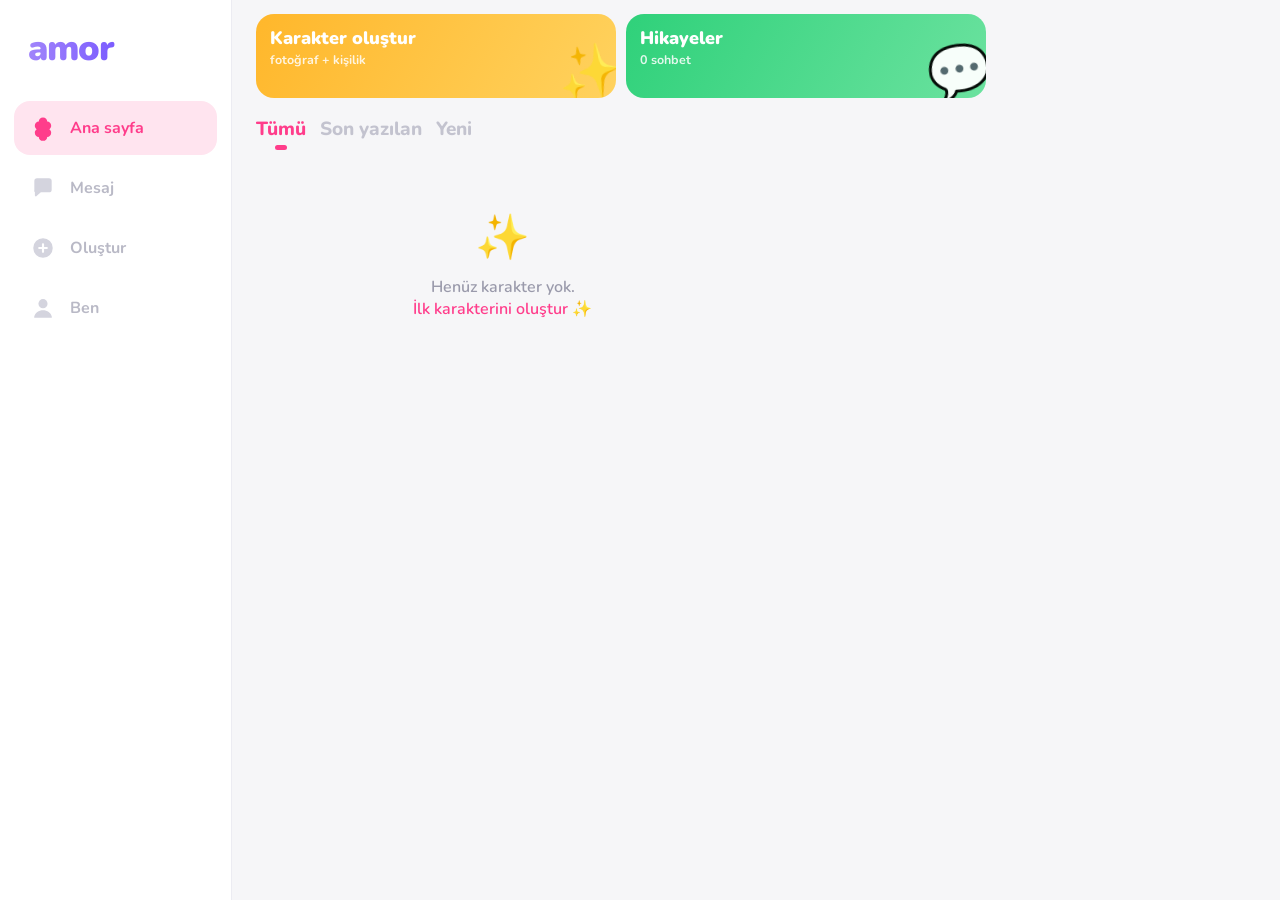
==== commit 45c97df4: "Add files via upload" ====
--- a/index.html
+++ b/index.html
@@ -59,6 +59,9 @@
   <script src="js/data/mods.js"></script>
   <script src="js/data/themes.js"></script>
   <script src="js/data/effects.js"></script>
+  <script src="js/data/emojis.js"></script>
+  <script src="js/data/bot-rules.js"></script>
+  <script src="js/bot.js"></script>
   <script src="js/app.js"></script>
 </body>
 </html>
--- a/css/stories.css
+++ b/css/stories.css
@@ -324,3 +324,136 @@
 .kw-sum { display: flex; align-items: center; gap: 8px; padding: 6px 0; }
 .kw-sum .chips { flex: 1; }
 .kw-globe { width: 28px; text-align: center; font-size: 18px; flex: none; }
+
+/* Resmi henüz eklenmemiş hazır karakter */
+.set .set-ph {
+  width: 78px; height: 104px; border-radius: 14px; border: 3px solid transparent;
+  display: flex; align-items: center; justify-content: center; color: #fff; font-size: 34px; font-weight: 900;
+}
+.set.on .set-ph { border-color: var(--purple); transform: scale(1.04); }
+
+/* ---------- 🖼️ Sohbette büyük fotoğraf ---------- */
+.chat-head .icon-btn.on { color: #ffd36b; }
+.hero {
+  flex: none; position: relative; height: min(40vh, 420px); margin: 0 12px 6px; border-radius: 20px; overflow: hidden;
+  cursor: pointer; background: rgba(0, 0, 0, .25); box-shadow: 0 10px 30px rgba(0, 0, 0, .35);
+}
+.hero > img { width: 100%; height: 100%; object-fit: cover; object-position: center 22%; display: block; animation: heroIn .35s ease; }
+.hero::after { content: ''; position: absolute; inset: auto 0 0 0; height: 45%; background: linear-gradient(transparent, rgba(10, 6, 25, .75)); pointer-events: none; }
+.hero-cap { position: absolute; left: 14px; right: 14px; bottom: 10px; z-index: 1; color: #fff; display: flex; align-items: baseline; justify-content: space-between; gap: 8px; text-shadow: 0 1px 4px rgba(0, 0, 0, .6); }
+.hero-cap b { font-size: 20px; font-weight: 900; }
+.hero-cap small { font-size: 12px; font-weight: 700; opacity: .85; }
+.hero-empty { height: 100%; display: flex; flex-direction: column; align-items: center; justify-content: center; color: #fff; font-size: 72px; font-weight: 900; }
+.hero-empty small { font-size: 13px; font-weight: 700; opacity: .85; }
+.hero.group { display: flex; gap: 4px; cursor: default; background: transparent; }
+.hero-m { position: relative; flex: 1; min-width: 0; border-radius: 14px; overflow: hidden; transition: flex .35s ease, filter .35s ease; filter: brightness(.6) saturate(.8); }
+.hero-m.on { flex: 1.8; filter: none; }
+.hero-m img { width: 100%; height: 100%; object-fit: cover; object-position: center 22%; display: block; }
+.hero-m b { position: absolute; left: 8px; right: 8px; bottom: 8px; z-index: 1; color: #fff; font-size: 13px; font-weight: 900; text-shadow: 0 1px 4px rgba(0, 0, 0, .7); white-space: nowrap; overflow: hidden; text-overflow: ellipsis; }
+.hero-ini { height: 100%; display: flex; align-items: center; justify-content: center; color: #fff; font-size: 40px; font-weight: 900; }
+@keyframes heroIn { from { opacity: .3; transform: scale(1.03); } to { opacity: 1; transform: none; } }
+
+/* Albümden profil fotoğrafı seçme */
+.al-item { position: relative; }
+.al-pp {
+  position: absolute; left: 6px; right: 6px; bottom: 6px; padding: 4px 6px; border-radius: 999px;
+  background: rgba(255, 255, 255, .92); color: var(--text); font-size: 11.5px; font-weight: 900; text-align: center;
+}
+.al-pp.on { background: var(--purple); color: #fff; }
+.album-strip .pp { position: absolute; left: 4px; bottom: 4px; padding: 2px 7px; border-radius: 999px; background: rgba(255, 255, 255, .92); font-size: 12px; font-weight: 900; }
+.album-strip .is-pp img { box-shadow: 0 0 0 3px var(--purple); }
+.album-strip .is-pp .pp { background: var(--purple); color: #fff; }
+
+/* Büyük fotoğrafı sürükleyerek boyutlandırma */
+.hero { touch-action: none; user-select: none; -webkit-user-select: none; }
+.hero img { -webkit-user-drag: none; pointer-events: none; }
+.hero.resizing { box-shadow: 0 0 0 2px #ffd36b, 0 10px 30px rgba(0, 0, 0, .35); }
+.hero-grip { position: absolute; left: 0; right: 0; bottom: 0; height: 22px; z-index: 2; display: flex; align-items: center; justify-content: center; cursor: ns-resize; }
+.hero-grip i { width: 46px; height: 5px; border-radius: 3px; background: rgba(255, 255, 255, .85); box-shadow: 0 1px 4px rgba(0, 0, 0, .4); }
+.hero.group .hero-m b { bottom: 18px; }
+.hero-cap { bottom: 20px; }
+
+/* 🤖 Bot modu göstergesi */
+.bot-on { color: #0e9f8e; font-weight: 800; }
+.bot-on button { font-weight: 900; color: var(--muted); padding: 0 4px; }
+.add-on { color: #b45309; font-weight: 800; }
+.add-on button { font-weight: 900; color: var(--muted); padding: 0 4px; }
+
+/* ---------- 😊 Emoji paneli ---------- */
+.emoji-panel { flex: none; background: #f4f3f9; padding: 0 10px 6px; }
+.ep-grid { display: flex; flex-wrap: wrap; gap: 4px; max-height: 132px; overflow-y: auto; padding: 4px 2px; }
+.ep-e { position: relative; width: 42px; height: 42px; border-radius: 12px; font-size: 25px; line-height: 1; display: flex; align-items: center; justify-content: center; }
+.ep-e:active, .ep-e:hover { background: #e8e5f5; }
+.ep-e.edit { background: #fff; box-shadow: 0 0 0 1px var(--line); }
+.ep-dot { position: absolute; right: 5px; bottom: 5px; width: 6px; height: 6px; border-radius: 50%; background: var(--purple); box-shadow: 0 0 0 1.5px #f4f3f9; }
+.ep-x { position: absolute; top: -5px; right: -5px; width: 18px; height: 18px; border-radius: 50%; background: #ff2d55; color: #fff; font-size: 10px; font-weight: 900; display: flex; align-items: center; justify-content: center; border: 2px solid #f4f3f9; }
+.ep-add { height: 42px; flex: 1 1 160px; min-width: 150px; border-radius: 12px; border: 1.5px dashed #c9bdf5; padding: 0 10px; font-size: 15px; font-weight: 700; outline: none; background: #fff; }
+.ep-foot { display: flex; align-items: center; gap: 8px; padding: 2px 4px 0; }
+.ep-foot small { flex: 1; color: var(--muted); font-weight: 700; font-size: 11.5px; }
+.ep-foot button { font-size: 12.5px; font-weight: 900; color: var(--purple); padding: 4px 8px; border-radius: 999px; background: #fff; }
+
+/* ---------- Emoji efektleri (.efx-<id>; .eplay = gönderilince/oynatılınca giriş animasyonu) ---------- */
+.msg.efx .bubble { position: relative; }
+
+/* 💧 Islanır: mavi ıslak parlaklık + baloncuktan damlayan damlalar */
+.msg.efx-wet .bubble::before {
+  content: ''; position: absolute; inset: 0; border-radius: inherit; pointer-events: none;
+  background: linear-gradient(170deg, rgba(255,255,255,.38) 0%, rgba(255,255,255,0) 35%), linear-gradient(0deg, rgba(60,150,255,.32), rgba(60,150,255,.08));
+}
+.msg.efx-wet .bubble::after {
+  content: ''; position: absolute; left: 28%; bottom: -3px; width: 8px; height: 11px; pointer-events: none;
+  background: linear-gradient(180deg, #bfe3ff, #4aa3ff); border-radius: 50% 50% 50% 50% / 62% 62% 38% 38%;
+  animation: efxDrip 2.2s ease-in infinite;
+}
+.msg.efx-wet .bubble { box-shadow: 0 0 0 1.5px rgba(140, 200, 255, .55); }
+.msg.efx-wet:nth-child(odd) .bubble::after { left: 62%; animation-delay: .9s; }
+@keyframes efxDrip {
+  0% { transform: translateY(-4px) scale(.2); opacity: 0; }
+  25% { transform: translateY(0) scale(1); opacity: 1; }
+  55% { transform: translateY(2px) scaleY(1.25); opacity: 1; }
+  100% { transform: translateY(30px) scaleY(1.1); opacity: 0; }
+}
+.msg.efx-wet.eplay .bubble { animation: efxSplash .6s ease-out; }
+@keyframes efxSplash { 0% { transform: scale(.85); filter: blur(2px); } 60% { transform: scale(1.06); filter: none; } 100% { transform: none; } }
+
+/* 🔥 Yanar: titreyen turuncu ışıltı + köşede alev */
+.msg.efx-burn .bubble { animation: efxBurn 1.1s ease-in-out infinite alternate; }
+.msg.efx-burn .bubble::after { content: '🔥'; position: absolute; top: -14px; right: -6px; font-size: 18px; animation: efxFlame .5s ease-in-out infinite alternate; pointer-events: none; }
+@keyframes efxBurn { from { box-shadow: 0 0 6px 1px rgba(255, 122, 0, .55); } to { box-shadow: 0 0 18px 5px rgba(255, 61, 0, .75); } }
+@keyframes efxFlame { from { transform: scale(.9) rotate(-6deg); } to { transform: scale(1.15) rotate(6deg); } }
+
+/* ❄️ Donar: buzlu soğuk görünüm + dönen kar tanesi */
+.msg.efx-frozen .bubble { box-shadow: inset 0 0 0 2px rgba(210, 240, 255, .85), 0 0 14px rgba(150, 215, 255, .6); filter: saturate(.75) brightness(1.08); }
+.msg.efx-frozen .bubble::before { content: ''; position: absolute; inset: 0; border-radius: inherit; pointer-events: none; background: linear-gradient(135deg, rgba(220,245,255,.45), rgba(170,220,255,.12) 50%, rgba(255,255,255,.3)); }
+.msg.efx-frozen .bubble::after { content: '❄️'; position: absolute; top: -12px; left: -8px; font-size: 16px; animation: efxSpin 6s linear infinite; pointer-events: none; }
+.msg.efx-frozen.eplay .bubble { animation: efxFreeze .7s ease-out; }
+@keyframes efxSpin { to { transform: rotate(360deg); } }
+@keyframes efxFreeze { 0% { filter: saturate(1) brightness(1.6) blur(1px); } 100% { filter: saturate(.75) brightness(1.08); } }
+
+/* ⚡ Elektrik: arada bir çakan sarı kenar + gönderilince titreme */
+.msg.efx-zap .bubble { animation: efxZap 3s steps(1) infinite; }
+.msg.efx-zap.eplay .bubble { animation: efxZapIn .45s steps(2) 2, efxZap 3s steps(1) .9s infinite; }
+@keyframes efxZap { 0%, 88%, 100% { box-shadow: none; } 90%, 94% { box-shadow: 0 0 0 2px #ffe14d, 0 0 16px #ffd000; } 92% { box-shadow: none; } }
+@keyframes efxZapIn { 0% { transform: translate(-3px, 1px); box-shadow: 0 0 0 2px #ffe14d, 0 0 20px #ffd000; } 50% { transform: translate(3px, -1px); } 100% { transform: none; } }
+
+/* ❤️ Kalp atışı */
+.msg.efx-beat .bubble { animation: efxBeat 1.3s ease-in-out infinite; }
+@keyframes efxBeat { 0%, 40%, 100% { transform: scale(1); } 15% { transform: scale(1.07); } 28% { transform: scale(1.03); } }
+
+/* 👻 Hayalet: yarı saydam, süzülür */
+.msg.efx-ghost .bubble { opacity: .55; animation: efxFloat 3s ease-in-out infinite; }
+.msg.efx-ghost.eplay .bubble { animation: efxGhostIn 1s ease-out, efxFloat 3s ease-in-out 1s infinite; }
+@keyframes efxFloat { 0%, 100% { transform: translateY(0); } 50% { transform: translateY(-5px); } }
+@keyframes efxGhostIn { from { opacity: 0; filter: blur(4px); transform: translateY(10px); } to { opacity: .55; filter: none; transform: none; } }
+
+/* ✨ Parıldar: köşelerde yanıp sönen yıldızlar */
+.msg.efx-sparkle .bubble::before, .msg.efx-sparkle .bubble::after { position: absolute; pointer-events: none; animation: efxTwinkle 1.6s ease-in-out infinite; }
+.msg.efx-sparkle .bubble::before { content: '✨'; top: -12px; right: -8px; font-size: 16px; }
+.msg.efx-sparkle .bubble::after { content: '✦'; bottom: -9px; left: -4px; font-size: 13px; color: #ffe58a; animation-delay: .8s; }
+@keyframes efxTwinkle { 0%, 100% { opacity: .2; transform: scale(.6) rotate(0); } 50% { opacity: 1; transform: scale(1.15) rotate(20deg); } }
+
+/* 🌊 Dalgalanır */
+.msg.efx-wave .bubble { animation: efxWave 2.4s ease-in-out infinite; transform-origin: center bottom; }
+@keyframes efxWave { 0%, 100% { transform: skewX(0) rotate(0); } 25% { transform: skewX(-4deg) rotate(-1deg); } 75% { transform: skewX(4deg) rotate(1deg); } }
+
+@media (prefers-reduced-motion: reduce) { .msg.efx .bubble, .msg.efx .bubble::before, .msg.efx .bubble::after { animation: none !important; } }
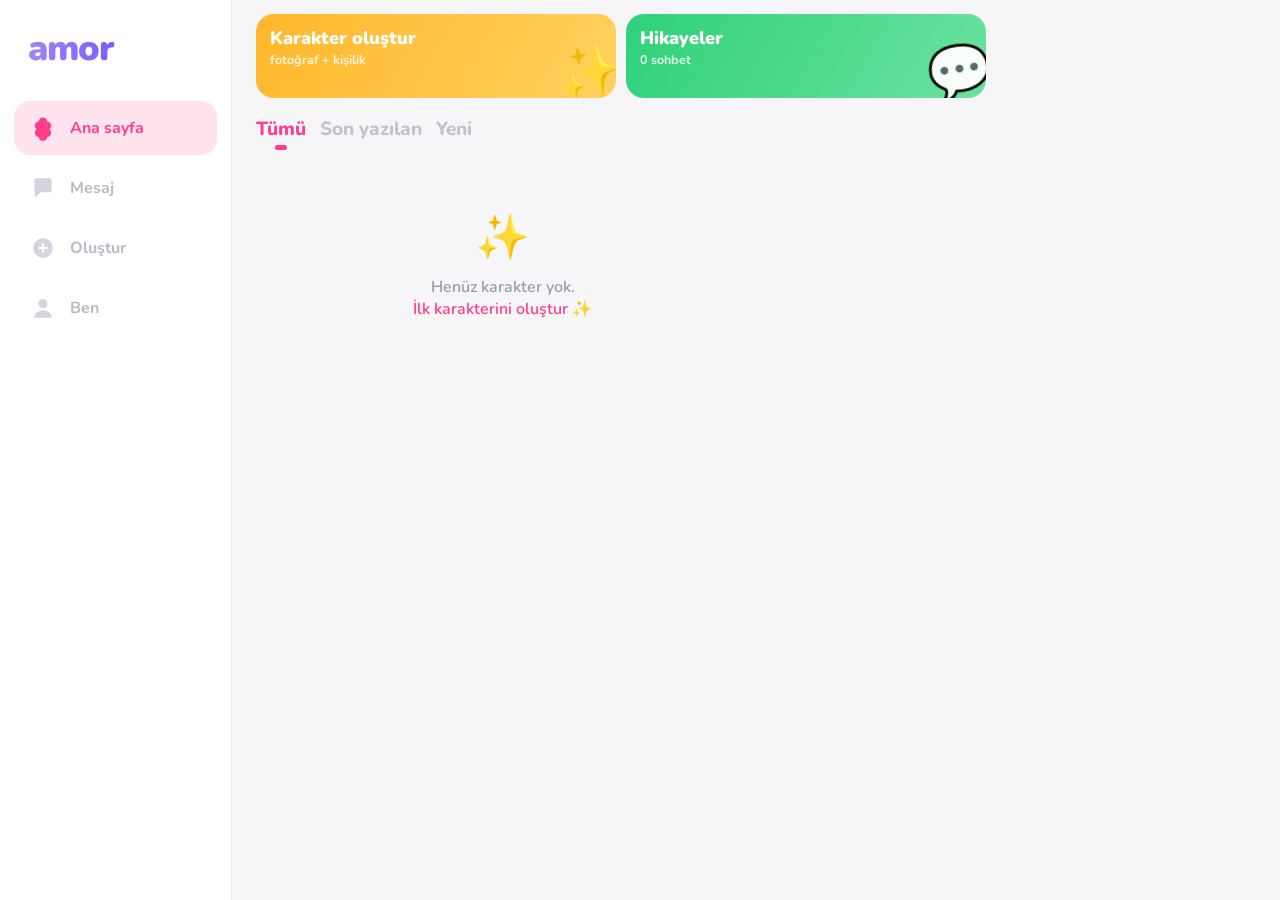
==== commit 9ce3ab3b: "Add files via upload" ====
--- a/index.html
+++ b/index.html
@@ -53,6 +53,7 @@
 
   <script src="js/store.js"></script>
   <script src="js/data/traits.js"></script>
+  <script src="js/data/amor-pools.js"></script>
   <script src="js/data/pools.js"></script>
   <script src="js/data/photos.js"></script>
   <script src="js/data/mod-photos.js"></script>
--- a/css/stories.css
+++ b/css/stories.css
@@ -457,3 +457,21 @@
 @keyframes efxWave { 0%, 100% { transform: skewX(0) rotate(0); } 25% { transform: skewX(-4deg) rotate(-1deg); } 75% { transform: skewX(4deg) rotate(1deg); } }
 
 @media (prefers-reduced-motion: reduce) { .msg.efx .bubble, .msg.efx .bubble::before, .msg.efx .bubble::after { animation: none !important; } }
+.dice-pair { display: inline-flex; gap: 6px; }
+
+/* ---------- Amor temaları: hazır tema düğmeleri ve kalp mücevheri baloncuğu ---------- */
+.preset-row { display: grid; grid-template-columns: 1fr 1fr; gap: 8px; }
+.preset-row button { height: 64px; border-radius: 14px; color: #fff; font-size: 14px; text-shadow: 0 1px 4px rgba(0,0,0,.6); border: 3px solid transparent; background-size: cover; background-position: center; }
+.preset-row button.on { border-color: var(--purple); box-shadow: 0 0 0 2px #fff inset; }
+.bg-grid > .bg-ucan-kalpler, .bg-grid > .bg-kalp-kolye, .bg-grid > .bg-pembe-ruya { background-size: auto; }
+.preset-row .bg-ucan-kalpler { background-size: auto; }
+
+/* Kalp mücevheri: Amor'daki gibi baloncuğun köşesinde mücevher kalp (emoji efekti olan baloncukta gizlenir) */
+.chat.sbub-kalp .msg .bubble { margin-bottom: 6px; }
+.chat.sbub-kalp .msg:not(.efx) .bubble::after {
+  content: ''; position: absolute; bottom: -11px; width: 26px; height: 24px; pointer-events: none;
+  background: url("data:image/svg+xml;utf8,<svg xmlns='http://www.w3.org/2000/svg' viewBox='0 0 32 30'><defs><linearGradient id='g' x1='0' y1='0' x2='0' y2='1'><stop offset='0' stop-color='%23ffd0ec'/><stop offset='.5' stop-color='%23ff3d9a'/><stop offset='1' stop-color='%23b0125f'/></linearGradient></defs><path d='M16 28C6 20 1 15 1 9a7.5 7.5 0 0 1 15-2 7.5 7.5 0 0 1 15 2c0 6-5 11-15 19z' fill='url(%23g)' stroke='%23ffe7a3' stroke-width='1.6'/><path d='M7 6c2-1.5 4-1 5 1' stroke='%23fff' stroke-width='2' fill='none' stroke-linecap='round' opacity='.85'/><path d='M16 10l-5 5 5 8 5-8z' fill='%23fff' opacity='.35'/></svg>") center / contain no-repeat;
+  filter: drop-shadow(0 2px 4px rgba(120,0,60,.5));
+}
+.chat.sbub-kalp .msg.me:not(.efx) .bubble::after { left: -10px; }
+.chat.sbub-kalp .msg.her:not(.efx) .bubble::after { right: -10px; }
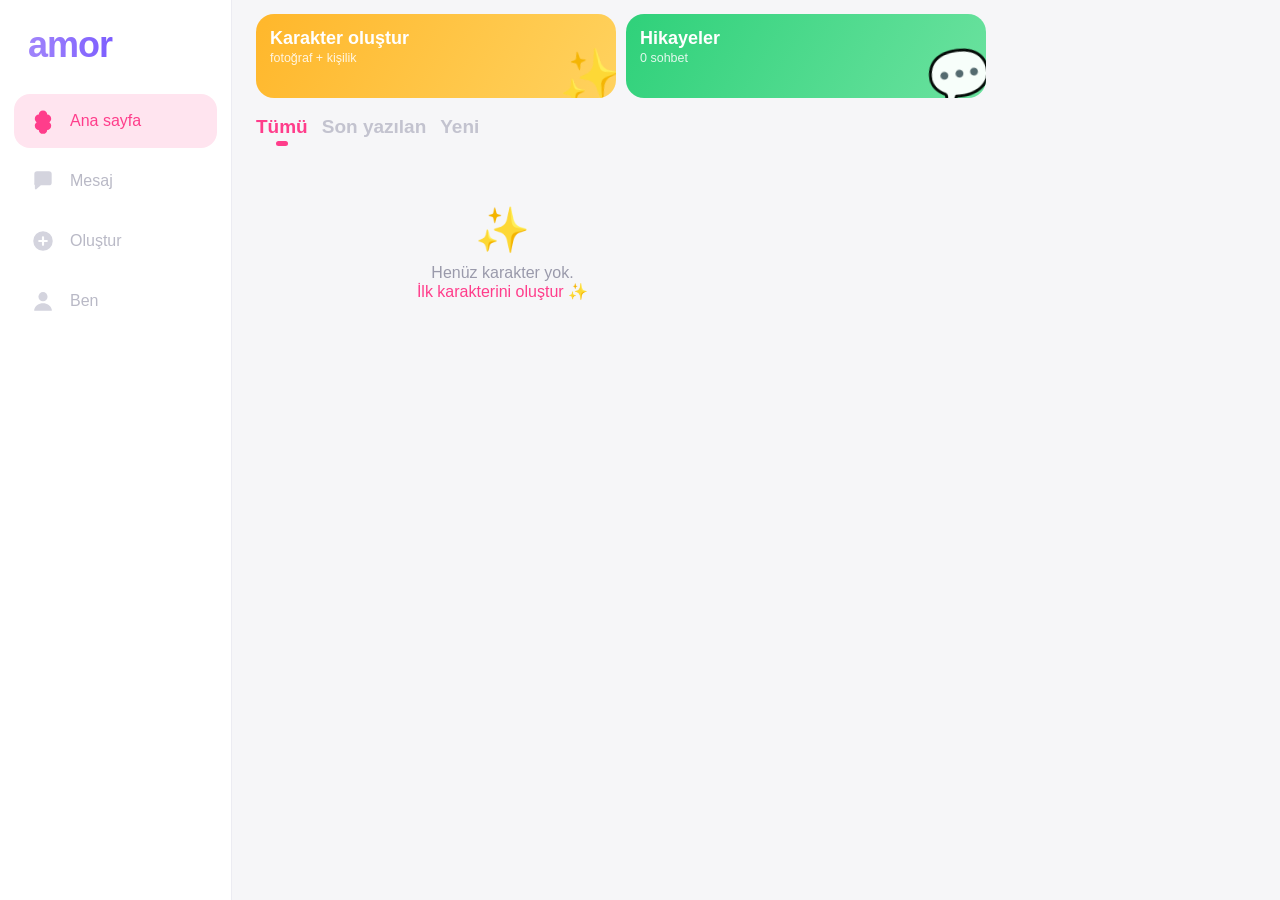
==== commit e0e15853: "Add files via upload" ====
--- a/index.html
+++ b/index.html
@@ -3,6 +3,17 @@
 <head>
   <meta charset="utf-8">
   <meta name="viewport" content="width=device-width, initial-scale=1, viewport-fit=cover">
+  <script>
+    // Telefonda arayüz %85 ölçekte (Amor'daki gibi): sayfa daha geniş çizilip ekrana sığdırılır.
+    // Ölçek sabit: dokunurken / yazı kutusuna odaklanınca iOS yakınlaştırmasın.
+    (function () {
+      var UI_SCALE = 0.85, sw = Math.min(screen.width, screen.height);
+      if (sw >= 600) return;
+      var w = Math.round(sw / UI_SCALE), s = (sw / w).toFixed(4);
+      document.querySelector('meta[name=viewport]').setAttribute('content',
+        'width=' + w + ', initial-scale=' + s + ', minimum-scale=' + s + ', maximum-scale=' + s + ', user-scalable=no, viewport-fit=cover');
+    })();
+  </script>
   <meta name="theme-color" content="#7b5cff">
   <meta name="apple-mobile-web-app-capable" content="yes">
   <meta name="apple-mobile-web-app-status-bar-style" content="default">
@@ -15,7 +26,7 @@
   <link rel="apple-touch-icon" href="icons/apple-touch-icon.png">
   <link rel="preconnect" href="https://fonts.googleapis.com">
   <link rel="preconnect" href="https://fonts.gstatic.com" crossorigin>
-  <link href="https://fonts.googleapis.com/css2?family=Nunito:wght@400;600;700;800;900&display=swap" rel="stylesheet">
+  <link href="https://fonts.googleapis.com/css2?family=Nunito:wght@900&display=swap" rel="stylesheet">
   <link rel="stylesheet" href="css/style.css">
   <link rel="stylesheet" href="css/stories.css">
 </head>
@@ -59,6 +70,7 @@
   <script src="js/data/mod-photos.js"></script>
   <script src="js/data/mods.js"></script>
   <script src="js/data/themes.js"></script>
+  <script src="js/data/places.js"></script>
   <script src="js/data/effects.js"></script>
   <script src="js/data/emojis.js"></script>
   <script src="js/data/bot-rules.js"></script>
--- a/css/style.css
+++ b/css/style.css
@@ -26,9 +26,9 @@
 }
 
 * { box-sizing: border-box; -webkit-tap-highlight-color: transparent; }
-html, body { margin: 0; padding: 0; }
+html, body { margin: 0; padding: 0; touch-action: manipulation; }
 body {
-  font-family: 'Nunito', system-ui, -apple-system, 'Segoe UI', sans-serif;
+  font-family: -apple-system, BlinkMacSystemFont, 'SF Pro Text', 'PingFang SC', 'Segoe UI', Roboto, 'Helvetica Neue', Arial, sans-serif;
   background: var(--bg);
   color: var(--text);
   -webkit-font-smoothing: antialiased;
@@ -60,12 +60,12 @@
 }
 .splash.hide { opacity: 0; visibility: hidden; }
 .logo {
-  font-size: 64px; font-weight: 900; letter-spacing: -2px;
+  font-family: 'Nunito', sans-serif; font-size: 64px; font-weight: 900; letter-spacing: -2px;
   background: linear-gradient(90deg, #a78bfa, #7b5cff 50%, #c86bff);
   -webkit-background-clip: text; background-clip: text; color: transparent;
   animation: pop .7s cubic-bezier(.2, 1.4, .4, 1);
 }
-.splash-sub { margin-top: 4px; color: var(--muted); font-weight: 700; font-size: 14px; }
+.splash-sub { margin-top: 4px; color: var(--muted); font-weight: 500; font-size: 14px; }
 @keyframes pop { from { transform: scale(.6); opacity: 0; } to { transform: scale(1); opacity: 1; } }
 
 /* ---------- Alt menü ---------- */
@@ -81,7 +81,7 @@
 .nav a {
   position: relative; flex: 1;
   display: flex; flex-direction: column; align-items: center; justify-content: center; gap: 2px;
-  font-size: 12px; font-weight: 700; color: #b9b9c6;
+  font-size: 12px; font-weight: 500; color: #b9b9c6;
 }
 .nav svg { width: 28px; height: 28px; fill: #d4d4de; transition: transform .2s; }
 .nav a.active { color: var(--pink); }
@@ -89,18 +89,18 @@
 .badge-count {
   position: absolute; top: 6px; left: calc(50% + 6px);
   min-width: 20px; height: 20px; padding: 0 6px; border-radius: 10px;
-  background: #ff2d55; color: #fff; font-size: 11px; font-weight: 800;
+  background: #ff2d55; color: #fff; font-size: 11px; font-weight: 600;
   display: flex; align-items: center; justify-content: center; border: 2px solid #fff;
 }
 
 /* ---------- Ortak parçalar ---------- */
 .page-pad { padding: calc(14px + var(--safe-t)) 16px 0; }
-.h-title { font-size: 26px; font-weight: 900; margin: 6px 0 12px; }
+.h-title { font-size: 26px; font-weight: 700; margin: 6px 0 12px; }
 
 .ava {
   position: relative; flex: none; border-radius: 50%;
   display: flex; align-items: center; justify-content: center;
-  color: #fff; font-weight: 900; text-shadow: 0 2px 6px rgba(0, 0, 0, .18);
+  color: #fff; font-weight: 700; text-shadow: 0 2px 6px rgba(0, 0, 0, .18);
   overflow: visible;
 }
 .ava img { width: 100%; height: 100%; border-radius: 50%; object-fit: cover; }
@@ -115,7 +115,7 @@
 .chip {
   display: inline-flex; align-items: center; gap: 3px;
   padding: 2px 9px; border-radius: 999px;
-  background: var(--chip); color: #8a8a99; font-size: 12px; font-weight: 700; white-space: nowrap;
+  background: var(--chip); color: #8a8a99; font-size: 12px; font-weight: 500; white-space: nowrap;
 }
 .chip.sex { background: var(--pink); color: #fff; }
 .chip.loc { background: var(--teal); color: #fff; }
@@ -130,7 +130,7 @@
 }
 .tabs::-webkit-scrollbar { display: none; }
 .tabs button {
-  position: relative; font-size: 19px; font-weight: 800; color: #c3c3cf; white-space: nowrap; padding-bottom: 8px;
+  position: relative; font-size: 19px; font-weight: 600; color: #c3c3cf; white-space: nowrap; padding-bottom: 8px;
 }
 .tabs button.active { color: var(--pink); }
 .tabs button.active::after {
@@ -140,13 +140,13 @@
 .tabs.dark button.active { color: var(--text); }
 .tabs.dark button.active::after { width: 22px; background: var(--text); }
 
-.empty { text-align: center; color: var(--muted); padding: 48px 20px; font-weight: 600; }
+.empty { text-align: center; color: var(--muted); padding: 48px 20px; font-weight: 400; }
 .empty .big { font-size: 44px; display: block; margin-bottom: 8px; }
 
 .btn {
   display: inline-flex; align-items: center; justify-content: center; gap: 8px;
   height: 48px; padding: 0 22px; border-radius: 999px;
-  font-weight: 800; font-size: 16px;
+  font-weight: 600; font-size: 16px;
   transition: transform .12s, opacity .12s;
 }
 .btn:active { transform: scale(.97); }
@@ -164,8 +164,8 @@
   position: relative; overflow: hidden; border-radius: 18px; padding: 14px 14px 16px; min-height: 84px;
   color: #fff; text-align: left;
 }
-.banner b { display: block; font-size: 18px; font-weight: 900; line-height: 1.15; }
-.banner small { display: block; opacity: .85; font-weight: 700; margin-top: 2px; font-size: 12.5px; }
+.banner b { display: block; font-size: 18px; font-weight: 700; line-height: 1.15; }
+.banner small { display: block; opacity: .85; font-weight: 500; margin-top: 2px; font-size: 12.5px; }
 .banner .art { position: absolute; right: -6px; bottom: -10px; font-size: 52px; opacity: .95; transform: rotate(-8deg); }
 .banner.gold { background: linear-gradient(120deg, #ffb72b, #ffd25e); }
 .banner.green { background: linear-gradient(120deg, #2fd17a, #6be29f); }
@@ -175,7 +175,7 @@
   display: flex; align-items: center; gap: 14px; padding: 12px 0; text-align: left; width: 100%;
 }
 .row .info { flex: 1; min-width: 0; }
-.row .name { font-size: 19px; font-weight: 800; display: flex; align-items: center; gap: 2px; }
+.row .name { font-size: 19px; font-weight: 600; display: flex; align-items: center; gap: 2px; }
 .row .bio {
   margin-top: 6px; color: #8b8b99; font-size: 15px; line-height: 1.3;
   display: -webkit-box; -webkit-line-clamp: 2; -webkit-box-orient: vertical; overflow: hidden;
@@ -184,7 +184,7 @@
 .hi-btn {
   flex: none; width: 64px; height: 44px; border-radius: 22px;
   display: flex; align-items: center; justify-content: center;
-  font-weight: 900; font-style: italic; font-size: 20px;
+  font-weight: 700; font-style: italic; font-size: 20px;
 }
 .hi-btn.hi { background: var(--pink-soft); color: var(--pink); }
 .hi-btn.msg { background: var(--purple-soft); color: var(--purple); }
@@ -195,18 +195,18 @@
 .msg-row:active { background: #f0eef6; }
 .msg-row .info { flex: 1; min-width: 0; }
 .msg-row .top { display: flex; justify-content: space-between; align-items: baseline; gap: 8px; }
-.msg-row .name { font-size: 18px; font-weight: 800; }
-.msg-row .time { color: var(--muted); font-size: 13px; font-weight: 600; flex: none; }
+.msg-row .name { font-size: 18px; font-weight: 600; }
+.msg-row .time { color: var(--muted); font-size: 13px; font-weight: 400; flex: none; }
 .msg-row .last { color: #8b8b99; font-size: 15px; margin-top: 3px; white-space: nowrap; overflow: hidden; text-overflow: ellipsis; }
-.msg-row .last.typing { color: var(--purple); font-weight: 700; }
+.msg-row .last.typing { color: var(--purple); font-weight: 500; }
 .msg-row .bottom { display: flex; justify-content: space-between; align-items: center; gap: 8px; }
 .ava .unread {
   position: absolute; top: -2px; right: -2px; min-width: 22px; height: 22px; padding: 0 6px; border-radius: 11px;
-  background: #ff2d55; color: #fff; font-size: 12px; font-weight: 800;
+  background: #ff2d55; color: #fff; font-size: 12px; font-weight: 600;
   display: flex; align-items: center; justify-content: center; border: 2px solid #fff; text-shadow: none;
 }
 .notice {
-  margin: 4px 0 6px; padding: 12px 16px; background: #ffe9f0; color: var(--pink); font-weight: 700; font-size: 14px;
+  margin: 4px 0 6px; padding: 12px 16px; background: #ffe9f0; color: var(--pink); font-weight: 500; font-size: 14px;
 }
 
 /* ---------- Profil ---------- */
@@ -230,15 +230,15 @@
   border-radius: 20px; padding: 64px 18px 16px;
 }
 .pcard .ava { position: absolute; top: -48px; left: 18px; border: 4px solid #fff; box-shadow: 0 6px 20px rgba(0,0,0,.12); }
-.pcard .pname { display: flex; align-items: center; gap: 8px; flex-wrap: wrap; font-size: 24px; font-weight: 900; }
-.online-pill { font-size: 13px; font-weight: 800; color: #19b884; background: #e2fbf1; border-radius: 999px; padding: 3px 10px; }
+.pcard .pname { display: flex; align-items: center; gap: 8px; flex-wrap: wrap; font-size: 24px; font-weight: 700; }
+.online-pill { font-size: 13px; font-weight: 600; color: #19b884; background: #e2fbf1; border-radius: 999px; padding: 3px 10px; }
 .online-pill.off { color: #8a8a99; background: var(--chip); }
-.pcard .pbio { color: var(--muted); font-weight: 600; margin: 4px 0 10px; }
+.pcard .pbio { color: var(--muted); font-weight: 400; margin: 4px 0 10px; }
 .stats { display: flex; margin-top: 14px; }
 .stats div { flex: 1; position: relative; }
 .stats div + div::before { content: ''; position: absolute; left: -10px; top: 12px; height: 16px; width: 1px; background: #ddd; }
-.stats b { display: block; font-size: 20px; font-weight: 900; }
-.stats span { color: var(--muted); font-size: 13px; font-weight: 600; }
+.stats b { display: block; font-size: 20px; font-weight: 700; }
+.stats span { color: var(--muted); font-size: 13px; font-weight: 400; }
 
 .mood-strip {
   margin: 12px 16px 0; display: flex; align-items: center; gap: 12px;
@@ -246,20 +246,20 @@
 }
 .mood-strip .em { font-size: 30px; }
 .mood-strip .txt { flex: 1; }
-.mood-strip b { display: block; font-weight: 900; }
-.mood-strip small { color: var(--muted); font-weight: 600; }
+.mood-strip b { display: block; font-weight: 700; }
+.mood-strip small { color: var(--muted); font-weight: 400; }
 
 .sheet-body { margin-top: 12px; background: #fff; border-radius: 22px 22px 0 0; padding: 18px 16px 120px; min-height: 50vh; }
-.sec-title { font-weight: 900; font-size: 18px; margin: 16px 0 10px; }
+.sec-title { font-weight: 700; font-size: 18px; margin: 16px 0 10px; }
 .verify { display: grid; grid-template-columns: 1fr 1fr; gap: 8px; }
-.verify div { border-radius: 12px; padding: 12px; font-weight: 800; font-size: 13.5px; display: flex; gap: 6px; align-items: center; }
+.verify div { border-radius: 12px; padding: 12px; font-weight: 600; font-size: 13.5px; display: flex; gap: 6px; align-items: center; }
 .verify .v1 { background: #fff0fa; color: #e04fc9; }
 .verify .v2 { background: #e9fbef; color: #21b35d; }
 .info-row { display: flex; align-items: center; gap: 10px; padding: 7px 0; font-size: 16px; }
-.info-row span { color: var(--muted); font-weight: 600; min-width: 92px; }
-.info-row b { font-weight: 700; }
+.info-row span { color: var(--muted); font-weight: 400; min-width: 92px; }
+.info-row b { font-weight: 500; }
 .trait { margin: 8px 0; }
-.trait .t-top { display: flex; justify-content: space-between; font-size: 14px; font-weight: 700; color: #6c6c7c; }
+.trait .t-top { display: flex; justify-content: space-between; font-size: 14px; font-weight: 500; color: #6c6c7c; }
 .bar { height: 8px; border-radius: 4px; background: var(--chip); overflow: hidden; margin-top: 4px; }
 .bar i { display: block; height: 100%; border-radius: 4px; background: linear-gradient(90deg, var(--purple-2), var(--pink)); }
 
@@ -268,8 +268,8 @@
 .album img, .p-img img { width: 100%; height: 100%; object-fit: cover; display: block; cursor: zoom-in; }
 .post { padding: 12px 0; border-bottom: 1px solid var(--line); }
 .post .p-head { display: flex; gap: 10px; align-items: center; }
-.post .p-head b { display: block; font-weight: 800; }
-.post .p-head small { color: var(--muted); font-weight: 600; }
+.post .p-head b { display: block; font-weight: 600; }
+.post .p-head small { color: var(--muted); font-weight: 400; }
 .post p { margin: 10px 0; font-size: 15.5px; line-height: 1.4; }
 .post .p-img { aspect-ratio: 4 / 5; width: 62%; border-radius: 14px; overflow: hidden; }
 .chip.arch { background: linear-gradient(90deg, #7b5cff, #a66bff); color: #fff; }
@@ -282,14 +282,14 @@
 .lightbox img { max-width: 100%; max-height: 100%; object-fit: contain; }
 .lb-close, .lb-nav {
   position: absolute; width: 44px; height: 44px; border-radius: 50%;
-  background: rgba(255, 255, 255, .14); color: #fff; font-size: 22px; font-weight: 800;
+  background: rgba(255, 255, 255, .14); color: #fff; font-size: 22px; font-weight: 600;
   display: flex; align-items: center; justify-content: center;
 }
 .lb-close { top: calc(14px + var(--safe-t)); right: 14px; }
 .lb-nav { top: 50%; transform: translateY(-50%); font-size: 30px; }
 .lb-nav.prev { left: 10px; }
 .lb-nav.next { right: 10px; }
-.lb-count { position: absolute; bottom: calc(18px + var(--safe-b)); left: 50%; transform: translateX(-50%); color: #fff; font-weight: 800; font-size: 14px; opacity: .8; }
+.lb-count { position: absolute; bottom: calc(18px + var(--safe-b)); left: 50%; transform: translateX(-50%); color: #fff; font-weight: 600; font-size: 14px; opacity: .8; }
 
 /* ---------- Karakter oluştur ---------- */
 .create { padding-bottom: 8px; }
@@ -302,7 +302,7 @@
   width: 78px; height: 104px; object-fit: cover; border-radius: 14px; display: block;
   border: 3px solid transparent; transition: transform .15s, border-color .15s;
 }
-.set span { display: block; font-size: 11px; font-weight: 800; color: var(--muted); margin-top: 4px; }
+.set span { display: block; font-size: 11px; font-weight: 600; color: var(--muted); margin-top: 4px; }
 .set.used img { opacity: .45; }
 .set.on img { border-color: var(--purple); transform: scale(1.04); opacity: 1; }
 .set.on span { color: var(--purple); }
@@ -311,12 +311,12 @@
 .pv-photo { position: relative; aspect-ratio: 4 / 5; max-height: 460px; width: 100%; background: var(--chip); }
 .pv-photo img { width: 100%; height: 100%; object-fit: cover; display: block; }
 .pv-over { position: absolute; left: 0; right: 0; bottom: 0; padding: 40px 16px 14px; background: linear-gradient(180deg, rgba(0,0,0,0), rgba(0,0,0,.65)); color: #fff; }
-.pv-over b { display: block; font-size: 26px; font-weight: 900; margin-bottom: 6px; }
+.pv-over b { display: block; font-size: 26px; font-weight: 700; margin-bottom: 6px; }
 .pv-over .chip:not(.sex):not(.loc):not(.zod) { background: rgba(255,255,255,.25); color: #fff; }
 .pv-body { padding: 12px 16px 16px; }
-.pv-bio { margin: 8px 0 10px; color: #55556a; font-weight: 700; font-style: italic; }
-.pv-sample { margin-top: 12px; background: #2c2442; color: #fff; border-radius: 16px; border-top-left-radius: 6px; padding: 10px 14px; font-weight: 700; font-size: 14.5px; }
-.pv-sample small { display: block; color: #b9a8e6; font-size: 11px; font-weight: 800; margin-bottom: 2px; }
+.pv-bio { margin: 8px 0 10px; color: #55556a; font-weight: 500; font-style: italic; }
+.pv-sample { margin-top: 12px; background: #2c2442; color: #fff; border-radius: 16px; border-top-left-radius: 6px; padding: 10px 14px; font-weight: 500; font-size: 14.5px; }
+.pv-sample small { display: block; color: #b9a8e6; font-size: 11px; font-weight: 600; margin-bottom: 2px; }
 
 .hcard .thumbs { display: flex; gap: 6px; margin-top: 8px; }
 .hcard .thumbs img { width: 40px; height: 52px; object-fit: cover; border-radius: 8px; cursor: zoom-in; }
@@ -348,7 +348,7 @@
   display: flex; flex-direction: column; align-items: center;
   filter: drop-shadow(0 0 8px rgba(255, 80, 160, .6));
 }
-.couple .heart small { font-size: 11px; font-weight: 900; color: #ff8cc0; margin-top: -2px; }
+.couple .heart small { font-size: 11px; font-weight: 700; color: #ff8cc0; margin-top: -2px; }
 .couple .ava { border: 2px solid #fff; }
 
 .hcard {
@@ -357,24 +357,24 @@
   display: flex; gap: 12px; align-items: center;
 }
 .hcard .info { flex: 1; min-width: 0; }
-.hcard .nm { font-size: 18px; font-weight: 900; color: #ff5b7f; letter-spacing: 1px; }
-.hcard .meta { font-size: 12.5px; color: #cfc6e6; font-weight: 600; white-space: nowrap; overflow: hidden; text-overflow: ellipsis; }
-.hcard .lvbar { margin-top: 6px; display: flex; align-items: center; gap: 8px; font-size: 11.5px; font-weight: 800; color: #ffb3d1; }
+.hcard .nm { font-size: 18px; font-weight: 700; color: #ff5b7f; letter-spacing: 1px; }
+.hcard .meta { font-size: 12.5px; color: #cfc6e6; font-weight: 400; white-space: nowrap; overflow: hidden; text-overflow: ellipsis; }
+.hcard .lvbar { margin-top: 6px; display: flex; align-items: center; gap: 8px; font-size: 11.5px; font-weight: 600; color: #ffb3d1; }
 .hcard .lvbar .bar { flex: 1; background: rgba(255, 255, 255, .12); margin: 0; height: 6px; }
 .hcard .mood-btn {
   flex: none; display: flex; flex-direction: column; align-items: center; gap: 2px;
   font-size: 26px; padding: 6px 8px; border-radius: 14px; background: rgba(255, 255, 255, .08);
 }
-.hcard .mood-btn small { font-size: 10.5px; font-weight: 800; color: #e6dcff; max-width: 70px; text-align: center; line-height: 1.1; }
+.hcard .mood-btn small { font-size: 10.5px; font-weight: 600; color: #e6dcff; max-width: 70px; text-align: center; line-height: 1.1; }
 
 .msgs { flex: 1; overflow-y: auto; padding: 8px 14px 12px; -webkit-overflow-scrolling: touch; overscroll-behavior: contain; }
-.stamp { text-align: center; color: #a99bc9; font-size: 13px; font-weight: 700; margin: 14px 0 8px; }
-.sys { text-align: center; color: #c9bde6; font-size: 12.5px; font-weight: 600; background: rgba(255,255,255,.07); border-radius: 12px; padding: 8px 12px; margin: 10px auto; max-width: 90%; }
+.stamp { text-align: center; color: #a99bc9; font-size: 13px; font-weight: 500; margin: 14px 0 8px; }
+.sys { text-align: center; color: #c9bde6; font-size: 12.5px; font-weight: 400; background: rgba(255,255,255,.07); border-radius: 12px; padding: 8px 12px; margin: 10px auto; max-width: 90%; }
 .msg { display: flex; align-items: flex-end; gap: 8px; margin: 14px 0; animation: msgIn .22s ease-out; }
 .msg.her.cont, .msg.me + .msg.me { margin-top: 6px; }
 .msg.me { justify-content: flex-end; }
 .msg .bubble {
-  max-width: 74%; padding: 11px 15px; border-radius: 20px; font-size: 16px; font-weight: 700; line-height: 1.35;
+  max-width: 74%; padding: 11px 15px; border-radius: 20px; font-size: 16px; font-weight: 500; line-height: 1.35;
   word-wrap: break-word; overflow-wrap: anywhere; white-space: pre-wrap;
 }
 .msg.her .bubble { background: #2c2442; border-top-left-radius: 6px; }
@@ -396,7 +396,7 @@
 .quick button {
   flex: none; display: flex; align-items: center; gap: 6px;
   padding: 8px 14px; border-radius: 999px; background: rgba(255, 255, 255, .1); color: #fff;
-  font-weight: 700; font-size: 14px; white-space: nowrap;
+  font-weight: 500; font-size: 14px; white-space: nowrap;
 }
 .quick button::before { content: '💬'; font-size: 13px; }
 
@@ -406,7 +406,7 @@
 }
 .composer input {
   flex: 1; min-width: 0; height: 48px; border-radius: 24px; border: 0; outline: none;
-  background: #fff; color: var(--text); padding: 0 18px; font-size: 16px; font-weight: 600;
+  background: #fff; color: var(--text); padding: 0 18px; font-size: 16px; font-weight: 400;
 }
 .composer input::placeholder { color: #b5b5c3; }
 .send-btn {
@@ -420,7 +420,7 @@
   flex: none; display: flex; justify-content: space-around;
   padding: 2px 8px calc(8px + var(--safe-b)); background: #f4f3f9; color: #6b6b7e;
 }
-.chat-tools button { display: flex; flex-direction: column; align-items: center; gap: 1px; font-size: 11px; font-weight: 800; padding: 4px 6px; border-radius: 12px; }
+.chat-tools button { display: flex; flex-direction: column; align-items: center; gap: 1px; font-size: 11px; font-weight: 600; padding: 4px 6px; border-radius: 12px; }
 .chat-tools button span { font-size: 24px; line-height: 1.1; }
 .chat-tools button:active { background: #e8e6f2; }
 
@@ -429,7 +429,7 @@
   background: #fff; color: var(--text); border-radius: 14px; overflow: hidden;
   box-shadow: 0 10px 40px rgba(0, 0, 0, .3); min-width: 200px;
 }
-.menu button { display: block; width: 100%; text-align: left; padding: 14px 16px; font-weight: 700; }
+.menu button { display: block; width: 100%; text-align: left; padding: 14px 16px; font-weight: 500; }
 .menu button + button { border-top: 1px solid var(--line); }
 .menu button.danger { color: #ff2d55; }
 
@@ -439,18 +439,18 @@
   background: #fff; border-radius: 18px; width: 100%; text-align: left;
 }
 .mood-card .info { flex: 1; min-width: 0; }
-.mood-card .name { font-weight: 900; font-size: 17px; }
+.mood-card .name { font-weight: 700; font-size: 17px; }
 .mini-bars { display: grid; grid-template-columns: 1fr 1fr; gap: 4px 10px; margin-top: 6px; }
-.mini-bars label { font-size: 11px; font-weight: 700; color: var(--muted); }
+.mini-bars label { font-size: 11px; font-weight: 500; color: var(--muted); }
 .mini-bars .bar { height: 5px; margin-top: 2px; }
 .mood-card .face { font-size: 30px; text-align: center; }
-.mood-card .face small { display: block; font-size: 11px; font-weight: 800; color: var(--muted); }
+.mood-card .face small { display: block; font-size: 11px; font-weight: 600; color: var(--muted); }
 
 .editor-head {
   display: flex; align-items: center; gap: 10px; padding: calc(10px + var(--safe-t)) 10px 4px;
 }
 .editor-head .icon-btn { color: var(--text); }
-.editor-head h1 { font-size: 20px; font-weight: 900; margin: 0; flex: 1; }
+.editor-head h1 { font-size: 20px; font-weight: 700; margin: 0; flex: 1; }
 
 .pad-wrap { padding: 0 16px; }
 .pad {
@@ -464,12 +464,12 @@
 .pad::before, .pad::after { content: ''; position: absolute; background: rgba(0, 0, 0, .08); }
 .pad::before { left: 50%; top: 0; bottom: 0; width: 1px; }
 .pad::after { top: 50%; left: 0; right: 0; height: 1px; }
-.pad .q { position: absolute; font-size: 13px; font-weight: 800; color: rgba(0,0,0,.45); display: flex; align-items: center; gap: 4px; }
+.pad .q { position: absolute; font-size: 13px; font-weight: 600; color: rgba(0,0,0,.45); display: flex; align-items: center; gap: 4px; }
 .pad .q.tl { left: 12px; top: 12px; }
 .pad .q.tr { right: 12px; top: 12px; }
 .pad .q.bl { left: 12px; bottom: 12px; }
 .pad .q.br { right: 12px; bottom: 12px; }
-.pad .axis { position: absolute; font-size: 10.5px; font-weight: 800; color: rgba(0,0,0,.35); letter-spacing: .5px; }
+.pad .axis { position: absolute; font-size: 10.5px; font-weight: 600; color: rgba(0,0,0,.35); letter-spacing: .5px; }
 .pad .axis.x { right: 10px; top: calc(50% + 4px); }
 .pad .axis.y { left: calc(50% + 6px); top: 34px; }
 .pad .knob, .pad .ghost {
@@ -481,31 +481,31 @@
 .pad .ghost { border: 2px dashed rgba(0, 0, 0, .3); width: 22px; height: 22px; margin: -11px 0 0 -11px; }
 
 .ctrl { background: #fff; border-radius: 18px; padding: 14px 16px; margin: 12px 16px 0; }
-.ctrl .row2 { display: flex; justify-content: space-between; align-items: center; font-weight: 800; }
-.ctrl .row2 small { color: var(--muted); font-weight: 700; }
+.ctrl .row2 { display: flex; justify-content: space-between; align-items: center; font-weight: 600; }
+.ctrl .row2 small { color: var(--muted); font-weight: 500; }
 .ctrl input[type=range] { width: 100%; margin: 10px 0 4px; accent-color: var(--purple); height: 28px; }
 .ctrl input[type=text] {
-  width: 100%; height: 44px; border-radius: 12px; border: 1px solid var(--line); padding: 0 14px; outline: none; margin-top: 8px; font-weight: 600;
+  width: 100%; height: 44px; border-radius: 12px; border: 1px solid var(--line); padding: 0 14px; outline: none; margin-top: 8px; font-weight: 400;
 }
 .ctrl input[type=text]:focus { border-color: var(--purple); }
 .presets { display: flex; flex-wrap: wrap; gap: 8px; margin-top: 10px; }
-.presets button { padding: 8px 12px; border-radius: 999px; background: var(--chip); font-weight: 800; font-size: 13.5px; }
+.presets button { padding: 8px 12px; border-radius: 999px; background: var(--chip); font-weight: 600; font-size: 13.5px; }
 .switch { position: relative; width: 50px; height: 30px; flex: none; }
 .switch input { opacity: 0; width: 0; height: 0; }
 .switch span { position: absolute; inset: 0; border-radius: 15px; background: #ddd; transition: .2s; }
 .switch span::after { content: ''; position: absolute; left: 3px; top: 3px; width: 24px; height: 24px; border-radius: 50%; background: #fff; transition: .2s; box-shadow: 0 1px 4px rgba(0,0,0,.2); }
 .switch input:checked + span { background: var(--purple); }
 .switch input:checked + span::after { transform: translateX(20px); }
-.live-label { display: flex; align-items: center; gap: 10px; margin: 12px 16px 0; padding: 12px 16px; border-radius: 18px; color: #fff; font-weight: 900; font-size: 17px; }
+.live-label { display: flex; align-items: center; gap: 10px; margin: 12px 16px 0; padding: 12px 16px; border-radius: 18px; color: #fff; font-weight: 700; font-size: 17px; }
 .live-label .em { font-size: 28px; }
-.live-label small { display: block; font-weight: 700; opacity: .9; font-size: 12.5px; }
+.live-label small { display: block; font-weight: 500; opacity: .9; font-size: 12.5px; }
 .actions { display: flex; gap: 10px; margin: 14px 16px 0; }
 .actions .btn { flex: 1; }
 .log { margin: 12px 16px 24px; }
 .log-item { display: flex; gap: 10px; align-items: center; padding: 10px 0; border-bottom: 1px solid var(--line); font-size: 14px; }
 .log-item .em { font-size: 22px; }
 .log-item .txt { flex: 1; }
-.log-item small { color: var(--muted); font-weight: 600; display: block; }
+.log-item small { color: var(--muted); font-weight: 400; display: block; }
 
 /* ---------- Ben ---------- */
 .me-head {
@@ -514,12 +514,12 @@
   color: #fff;
 }
 .me-head .row-me { display: flex; align-items: center; gap: 14px; }
-.me-head .nm { font-size: 24px; font-weight: 900; }
-.me-head small { opacity: .9; font-weight: 700; }
+.me-head .nm { font-size: 24px; font-weight: 700; }
+.me-head small { opacity: .9; font-weight: 500; }
 .me-card { margin: -50px 16px 0; position: relative; }
 .field { margin-top: 12px; }
-.field label { display: block; font-size: 13px; font-weight: 800; color: var(--muted); margin-bottom: 6px; }
-.field input { width: 100%; height: 46px; border-radius: 12px; border: 1px solid var(--line); padding: 0 14px; outline: none; font-weight: 700; background: #fafafc; }
+.field label { display: block; font-size: 13px; font-weight: 600; color: var(--muted); margin-bottom: 6px; }
+.field input { width: 100%; height: 46px; border-radius: 12px; border: 1px solid var(--line); padding: 0 14px; outline: none; font-weight: 500; background: #fafafc; }
 .field input:focus { border-color: var(--purple); background: #fff; }
 .about { color: #6c6c7c; font-size: 14.5px; line-height: 1.55; }
 .about code { background: var(--chip); padding: 1px 6px; border-radius: 6px; font-size: 13px; }
@@ -534,8 +534,8 @@
   background: rgba(255, 255, 255, .97); border-radius: 18px; padding: 10px 12px;
   box-shadow: 0 10px 30px rgba(40, 20, 90, .22); animation: toastIn .3s ease-out; text-align: left; width: 100%;
 }
-.toast b { display: block; font-weight: 900; }
-.toast span { color: #6c6c7c; font-size: 14px; font-weight: 600; display: block; white-space: nowrap; overflow: hidden; text-overflow: ellipsis; }
+.toast b { display: block; font-weight: 700; }
+.toast span { color: #6c6c7c; font-size: 14px; font-weight: 400; display: block; white-space: nowrap; overflow: hidden; text-overflow: ellipsis; }
 .toast .info { flex: 1; min-width: 0; }
 .toast.out { opacity: 0; transform: translateY(-10px); transition: .3s; }
 @keyframes toastIn { from { opacity: 0; transform: translateY(-14px); } to { opacity: 1; transform: none; } }
@@ -557,12 +557,12 @@
   display: grid; grid-template-columns: 44px 1fr auto; align-items: center; gap: 6px;
   padding: calc(10px + var(--safe-t)) 10px 8px; color: #fff;
 }
-.eco-head h1 { margin: 0; text-align: center; font-size: 20px; font-weight: 900; }
-.eco-head .head-link { font-weight: 800; font-size: 14px; padding: 0 6px; }
+.eco-head h1 { margin: 0; text-align: center; font-size: 20px; font-weight: 700; }
+.eco-head .head-link { font-weight: 600; font-size: 14px; padding: 0 6px; }
 .eco-head.dark-text { color: var(--text); }
 .eco-head > span:not(.coin-pill) { width: 44px; }
 .light-page { background: var(--bg); }
-.demo-note { margin: 14px 16px 0; font-size: 12.5px; color: var(--muted); font-weight: 600; line-height: 1.5; }
+.demo-note { margin: 14px 16px 0; font-size: 12.5px; color: var(--muted); font-weight: 400; line-height: 1.5; }
 
 /* Yükleme */
 .recharge { background: linear-gradient(180deg, #f4e9ff 0, #f4e9ff 240px, #fff 240px); }
@@ -571,19 +571,19 @@
   position: relative; margin: 6px 16px 0; padding: 18px; border-radius: 22px 22px 0 0; overflow: hidden;
   background: linear-gradient(120deg, #ffc94d, #ffb02e); color: #fff; min-height: 130px;
 }
-.balance-card small { font-weight: 700; opacity: .9; }
-.balance-card b { display: block; font-size: 52px; font-weight: 900; margin-top: 8px; text-shadow: 0 2px 8px rgba(0,0,0,.08); }
-.balance-card .where { position: absolute; right: 14px; top: 14px; background: rgba(255,255,255,.3); padding: 4px 12px; border-radius: 999px; font-weight: 800; font-size: 13px; }
+.balance-card small { font-weight: 500; opacity: .9; }
+.balance-card b { display: block; font-size: 52px; font-weight: 700; margin-top: 8px; text-shadow: 0 2px 8px rgba(0,0,0,.08); }
+.balance-card .where { position: absolute; right: 14px; top: 14px; background: rgba(255,255,255,.3); padding: 4px 12px; border-radius: 999px; font-weight: 600; font-size: 13px; }
 .balance-card .big-coin { position: absolute; right: 20px; bottom: -8px; width: 110px; height: 110px; font-size: 56px; opacity: .35; }
 .star-strip {
   display: flex; align-items: center; gap: 10px; margin: 0 16px; padding: 12px 14px;
-  background: linear-gradient(90deg, #3d2410, #5a3214); color: #ffd98a; font-weight: 800; font-size: 14px;
+  background: linear-gradient(90deg, #3d2410, #5a3214); color: #ffd98a; font-weight: 600; font-size: 14px;
   border-radius: 0 0 22px 22px;
 }
 .star-strip span:first-child { font-size: 26px; }
 .star-strip span:last-child { margin-left: auto; font-size: 22px; }
 .month-card { margin: 14px 16px 0; padding: 14px; border: 1.5px solid #ffd1e3; border-radius: 18px; background: #fff7fb; }
-.month-card .row2 { display: flex; justify-content: space-between; font-weight: 800; margin-top: 6px; }
+.month-card .row2 { display: flex; justify-content: space-between; font-weight: 600; margin-top: 6px; }
 .month-card p { margin: 8px 0 0; font-size: 14px; color: #555; }
 .month-card p b { color: var(--pink); }
 .pinkbar { height: 10px; background: #fff; box-shadow: inset 0 0 0 1px #ffe0ec; }
@@ -594,14 +594,14 @@
   padding: 16px 8px 10px; background: #f6f6f8; border-radius: 16px;
 }
 .pack:active { transform: scale(.97); }
-.pack b { font-size: 20px; font-weight: 900; }
-.pack .price { width: 100%; background: var(--pink); color: #fff; font-weight: 800; font-size: 13px; padding: 7px 4px; border-radius: 999px; }
-.pack em { position: absolute; top: 6px; right: 6px; background: #ff9f1c; color: #fff; font-style: normal; font-size: 10.5px; font-weight: 800; padding: 1px 6px; border-radius: 6px; }
+.pack b { font-size: 20px; font-weight: 700; }
+.pack .price { width: 100%; background: var(--pink); color: #fff; font-weight: 600; font-size: 13px; padding: 7px 4px; border-radius: 999px; }
+.pack em { position: absolute; top: 6px; right: 6px; background: #ff9f1c; color: #fff; font-style: normal; font-size: 10.5px; font-weight: 600; padding: 1px 6px; border-radius: 6px; }
 .hist { display: flex; justify-content: space-between; align-items: center; padding: 10px 0; border-bottom: 1px solid var(--line); }
 .hist b { display: block; font-size: 14.5px; }
-.hist small { color: var(--muted); font-weight: 600; }
-.hist .plus { color: #16a34a; font-weight: 900; }
-.hist .minus { color: #ef4444; font-weight: 900; }
+.hist small { color: var(--muted); font-weight: 400; }
+.hist .plus { color: #16a34a; font-weight: 700; }
+.hist .minus { color: #ef4444; font-weight: 700; }
 
 /* Alt sayfa (sheet) */
 .sheet-wrap { position: fixed; inset: 0; padding-left: var(--side); z-index: 70; background: rgba(0,0,0,0); transition: background .25s; display: flex; align-items: flex-end; justify-content: center; }
@@ -613,13 +613,13 @@
 }
 .sheet-wrap.open .sheet { transform: none; }
 .sheet.light { background: #fff; }
-.sheet h3 { margin: 6px 0 12px; text-align: center; font-weight: 900; }
+.sheet h3 { margin: 6px 0 12px; text-align: center; font-weight: 700; }
 .sheet-grip { width: 40px; height: 5px; border-radius: 3px; background: #ddd; margin: 0 auto 6px; }
 .pay-coins { display: flex; flex-direction: column; align-items: center; gap: 6px; margin-bottom: 12px; }
-.pay-coins b { font-size: 34px; font-weight: 900; }
-.pay-coins small { color: var(--muted); font-weight: 700; }
-.pay-row { display: flex; justify-content: space-between; padding: 10px 0; border-top: 1px solid var(--line); font-weight: 700; }
-.pay-row s { color: var(--muted); font-weight: 600; margin-right: 4px; }
+.pay-coins b { font-size: 34px; font-weight: 700; }
+.pay-coins small { color: var(--muted); font-weight: 500; }
+.pay-row { display: flex; justify-content: space-between; padding: 10px 0; border-top: 1px solid var(--line); font-weight: 500; }
+.pay-row s { color: var(--muted); font-weight: 400; margin-right: 4px; }
 .sheet .btn { margin-top: 14px; }
 .spinner { width: 18px; height: 18px; border-radius: 50%; border: 3px solid rgba(255,255,255,.4); border-top-color: #fff; animation: spin .8s linear infinite; }
 @keyframes spin { to { transform: rotate(360deg); } }
@@ -630,78 +630,78 @@
 .star { background: linear-gradient(180deg, #8f1010 0%, #b3140f 40%, #c0291a 100%); color: #ffe7a3; }
 .star-hero { position: relative; text-align: center; padding: 10px 0 0; }
 .star-hero h2 {
-  margin: 0; font-size: 46px; line-height: 1; font-weight: 900; letter-spacing: 1px;
+  margin: 0; font-size: 46px; line-height: 1; font-weight: 700; letter-spacing: 1px;
   background: linear-gradient(180deg, #fff6c2, #ffcf3f 50%, #d48806); -webkit-background-clip: text; background-clip: text; color: transparent;
   filter: drop-shadow(0 4px 0 #6b1d00);
 }
 .star-hero .chest { display: block; font-size: 90px; margin-bottom: -12px; filter: drop-shadow(0 0 30px #ffd34a); }
-.star-pill { margin: 18px auto 0; width: max-content; padding: 10px 40px; border-radius: 999px; background: linear-gradient(180deg, #ff8a1f, #d95f00); border: 3px solid #ffd34a; color: #fff6d6; font-weight: 900; }
-.clock { display: flex; justify-content: center; align-items: flex-end; gap: 6px; margin: 16px 0 6px; font-weight: 900; font-size: 22px; }
+.star-pill { margin: 18px auto 0; width: max-content; padding: 10px 40px; border-radius: 999px; background: linear-gradient(180deg, #ff8a1f, #d95f00); border: 3px solid #ffd34a; color: #fff6d6; font-weight: 700; }
+.clock { display: flex; justify-content: center; align-items: flex-end; gap: 6px; margin: 16px 0 6px; font-weight: 700; font-size: 22px; }
 .clock div { text-align: center; }
-.clock small { display: block; font-size: 11px; font-weight: 700; color: #ffd6a8; }
+.clock small { display: block; font-size: 11px; font-weight: 500; color: #ffd6a8; }
 .clock i { display: inline-block; width: 26px; height: 34px; margin: 0 1px; line-height: 34px; font-style: normal; background: #7a0d0d; border: 1px solid #ff9a6b; border-radius: 4px; color: #ffcf73; }
 .star-box { margin: 12px 16px 0; padding: 14px; border-radius: 16px; background: rgba(100,0,0,.4); border: 1.5px solid #ff9a6b; }
-.star-box small { display: block; text-align: center; font-weight: 700; }
-.star-box > b { display: flex; justify-content: center; align-items: center; gap: 8px; font-size: 40px; font-weight: 900; color: #ffd34a; }
-.star-box .row2 { display: flex; justify-content: space-between; font-weight: 800; font-size: 14px; }
+.star-box small { display: block; text-align: center; font-weight: 500; }
+.star-box > b { display: flex; justify-content: center; align-items: center; gap: 8px; font-size: 40px; font-weight: 700; color: #ffd34a; }
+.star-box .row2 { display: flex; justify-content: space-between; font-weight: 600; font-size: 14px; }
 .goldbar { height: 12px; background: #5a0909; margin: 8px 0 12px; }
 .goldbar i { background: linear-gradient(90deg, #ffd34a, #ff9f1c); }
 .tier { display: flex; align-items: center; gap: 10px; padding: 8px 0; border-top: 1px dashed rgba(255,200,150,.3); }
-.tier .t-at { min-width: 64px; font-weight: 900; color: #ffd34a; }
-.tier .t-label { flex: 1; font-weight: 700; font-size: 14px; }
+.tier .t-at { min-width: 64px; font-weight: 700; color: #ffd34a; }
+.tier .t-label { flex: 1; font-weight: 500; font-size: 14px; }
 .tier:not(.ok) { opacity: .7; }
 
 /* Ödüller (Görev Merkezi) */
 .rewards { background: #fff; }
 .rw-head { position: relative; background: linear-gradient(160deg, #ff3d8b, #ff6fae 70%, #ff9cc6); padding-bottom: 40px; overflow: hidden; }
 .rw-user { padding: 6px 20px 0; color: #fff; }
-.rw-user b { display: block; font-size: 24px; font-weight: 900; }
-.rw-user small { font-weight: 700; opacity: .95; display: inline-flex; align-items: center; gap: 4px; }
+.rw-user b { display: block; font-size: 24px; font-weight: 700; }
+.rw-user small { font-weight: 500; opacity: .95; display: inline-flex; align-items: center; gap: 4px; }
 .rw-art { position: absolute; right: 16px; bottom: 6px; font-size: 76px; transform: rotate(-8deg); }
 .rw-body { position: relative; margin-top: -24px; background: #fff; border-radius: 24px 24px 0 0; padding: 18px 16px 0; }
 .rw-card .row2 { display: flex; justify-content: space-between; align-items: baseline; gap: 8px; }
-.rw-card .row2 b { font-size: 18px; font-weight: 900; }
-.rw-card .row2 small { color: var(--muted); font-weight: 600; }
+.rw-card .row2 b { font-size: 18px; font-weight: 700; }
+.rw-card .row2 small { color: var(--muted); font-weight: 400; }
 .days { display: grid; grid-template-columns: repeat(7, 1fr); gap: 5px; margin: 12px 0; }
 .day { display: flex; flex-direction: column; align-items: center; gap: 1px; padding: 8px 2px; border-radius: 12px; background: #f4f4f8; font-size: 11px; }
 .day span { font-size: 20px; }
-.day b { font-weight: 900; color: var(--pink); }
-.day small { color: var(--muted); font-weight: 700; }
-.day em { font-style: normal; font-weight: 800; color: var(--muted); min-height: 14px; }
+.day b { font-weight: 700; color: var(--pink); }
+.day small { color: var(--muted); font-weight: 500; }
+.day em { font-style: normal; font-weight: 600; color: var(--muted); min-height: 14px; }
 .day.taken { background: #fff0f6; opacity: .75; }
 .day.today { background: #ffe4ef; box-shadow: inset 0 0 0 2px var(--pink); }
 .day.today em { color: var(--pink); }
 .btn:disabled { opacity: .55; }
 .btn.pink:disabled { background: #ffc4da; opacity: 1; }
-.mini-clock { margin: 6px 0 4px; font-weight: 800; color: var(--muted); font-size: 13px; }
+.mini-clock { margin: 6px 0 4px; font-weight: 600; color: var(--muted); font-size: 13px; }
 .mini-clock i { font-style: normal; background: var(--chip); color: var(--text); padding: 2px 6px; border-radius: 6px; }
 .task { display: flex; align-items: center; gap: 12px; padding: 12px 0; border-bottom: 1px solid var(--line); }
 .t-icon { width: 54px; height: 54px; border-radius: 50%; background: #fff0f6; display: flex; align-items: center; justify-content: center; font-size: 26px; flex: none; }
 .t-info { flex: 1; min-width: 0; }
-.t-info b { display: block; font-weight: 900; }
-.t-info small { display: block; color: var(--muted); font-weight: 600; font-size: 13px; }
-.t-rew { font-size: 13px; font-weight: 800; color: var(--pink); }
+.t-info b { display: block; font-weight: 700; }
+.t-info small { display: block; color: var(--muted); font-weight: 400; font-size: 13px; }
+.t-rew { font-size: 13px; font-weight: 600; color: var(--pink); }
 .btn.outline { background: var(--pink); }
 
 /* Eşya Mağazası */
 .store { background: linear-gradient(180deg, #4b2a8a 0%, #2a1858 35%, #1d1240 100%); color: #fff; padding-bottom: 90px; }
 .cats { display: flex; justify-content: space-around; padding: 8px 16px; }
-.cats button { display: flex; flex-direction: column; align-items: center; gap: 6px; color: #d7c9ff; font-weight: 700; font-size: 14px; }
+.cats button { display: flex; flex-direction: column; align-items: center; gap: 6px; color: #d7c9ff; font-weight: 500; font-size: 14px; }
 .cats button span { width: 66px; height: 66px; border-radius: 50%; background: rgba(255,255,255,.1); display: flex; align-items: center; justify-content: center; font-size: 32px; }
 .cats button.on span { background: #6d4bd8; box-shadow: 0 0 0 3px #a78bfa; }
 .cats button.on { color: #fff; }
 .filters { display: flex; gap: 8px; padding: 10px 16px; }
-.filters button { padding: 8px 16px; border-radius: 999px; background: rgba(255,255,255,.07); color: #b9a8e6; font-weight: 800; }
+.filters button { padding: 8px 16px; border-radius: 999px; background: rgba(255,255,255,.07); color: #b9a8e6; font-weight: 600; }
 .filters button.on { background: rgba(255,255,255,.16); color: #fff; }
 .items { display: grid; grid-template-columns: 1fr 1fr; gap: 12px; padding: 4px 16px; }
 .item { display: flex; flex-direction: column; gap: 6px; padding: 14px 12px 12px; border-radius: 18px; background: rgba(255,255,255,.07); }
 .item-prev { height: 108px; display: flex; align-items: center; justify-content: center; }
-.item-name { font-weight: 800; }
+.item-name { font-weight: 600; }
 .item .row2 { display: flex; justify-content: space-between; align-items: center; }
-.item .price { display: inline-flex; align-items: center; gap: 4px; font-weight: 900; }
-.item small { color: #b9a8e6; font-weight: 700; font-size: 12px; }
+.item .price { display: inline-flex; align-items: center; gap: 4px; font-weight: 700; }
+.item small { color: #b9a8e6; font-weight: 500; font-size: 12px; }
 .item .btn { height: 34px; }
-.item .lock { text-align: center; font-weight: 800; color: #93c5fd; padding: 8px 0; }
+.item .lock { text-align: center; font-weight: 600; color: #93c5fd; padding: 8px 0; }
 .bg-swatch { width: 70px; height: 100px; border-radius: 12px; position: relative; overflow: hidden; box-shadow: 0 0 0 2px rgba(255,255,255,.2); }
 .bg-swatch i { position: absolute; height: 12px; border-radius: 6px; background: rgba(255,255,255,.25); left: 8px; width: 34px; top: 30px; }
 .bg-swatch i + i { left: auto; right: 8px; top: 52px; background: var(--pink); }
@@ -710,7 +710,7 @@
   display: flex; justify-content: space-between; align-items: center;
   padding: 14px max(16px, calc((100vw - var(--side) - 760px) / 2)) calc(14px + var(--safe-b)); background: #241552; border-radius: 22px 22px 0 0;
 }
-.store-bar span { display: inline-flex; align-items: center; gap: 6px; font-size: 22px; font-weight: 900; }
+.store-bar span { display: inline-flex; align-items: center; gap: 6px; font-size: 22px; font-weight: 700; }
 
 /* Kullanıcı avatarı + çerçeve */
 .uava { position: relative; flex: none; display: flex; align-items: center; justify-content: center; }
@@ -718,7 +718,7 @@
 .uava .ava { position: relative; border: 3px solid #fff; }
 .uava .fdeco { position: absolute; top: -14px; left: 50%; transform: translateX(-50%); line-height: 1; filter: drop-shadow(0 2px 3px rgba(0,0,0,.3)); }
 .rainbow { background: linear-gradient(90deg, #ff3d8b, #ff9f1c, #ffd34a, #2fd6a0, #60a5fa, #a855f7); -webkit-background-clip: text; background-clip: text; color: transparent; }
-.vip-badge { font-size: 11px; font-weight: 900; color: #fff; background: linear-gradient(90deg, #3b82f6, #1d4ed8); padding: 2px 7px; border-radius: 6px; vertical-align: 4px; -webkit-text-fill-color: #fff; }
+.vip-badge { font-size: 11px; font-weight: 700; color: #fff; background: linear-gradient(90deg, #3b82f6, #1d4ed8); padding: 2px 7px; border-radius: 6px; vertical-align: 4px; -webkit-text-fill-color: #fff; }
 
 /* VIP */
 .vip { background: linear-gradient(180deg, #123a6b 0%, #0d1b3a 40%, #0a1028 100%); color: #fff; }
@@ -726,19 +726,19 @@
   position: relative; margin: 8px 16px 14px; padding: 22px 20px 16px; border-radius: 24px; overflow: hidden;
   background: linear-gradient(135deg, #9cc3ff, #5b8ef0 55%, #8fb4ff); box-shadow: 0 10px 30px rgba(59,130,246,.35);
 }
-.vip-card b { font-size: 48px; font-weight: 900; font-style: italic; letter-spacing: -1px; }
-.vip-card .vip-v { position: absolute; right: 18px; top: -6px; font-size: 120px; font-weight: 900; font-style: italic; color: rgba(255,255,255,.3); }
-.vip-card p { margin: 10px 0 8px; font-weight: 700; opacity: .95; }
+.vip-card b { font-size: 48px; font-weight: 700; font-style: italic; letter-spacing: -1px; }
+.vip-card .vip-v { position: absolute; right: 18px; top: -6px; font-size: 120px; font-weight: 700; font-style: italic; color: rgba(255,255,255,.3); }
+.vip-card p { margin: 10px 0 8px; font-weight: 500; opacity: .95; }
 .vip-card .bar { background: rgba(255,255,255,.3); }
 .vip-card .bar i { background: #fff; }
 .vip-card .row2 { display: flex; justify-content: space-between; align-items: center; margin-top: 12px; }
 .btn.glass { background: rgba(255,255,255,.25); color: #fff; }
-.vip-title { text-align: center; font-size: 19px; font-weight: 900; margin: 18px 0 12px; }
+.vip-title { text-align: center; font-size: 19px; font-weight: 700; margin: 18px 0 12px; }
 .perks { display: grid; grid-template-columns: repeat(3, 1fr); gap: 8px; padding: 0 12px; }
 .perk { display: flex; flex-direction: column; align-items: center; text-align: center; gap: 4px; padding: 16px 6px; border-radius: 18px; background: rgba(40,70,140,.35); color: #8094bf; }
 .perk span { font-size: 30px; filter: grayscale(1); opacity: .6; }
-.perk b { font-size: 13px; font-weight: 800; }
-.perk small { font-size: 11px; font-weight: 600; }
+.perk b { font-size: 13px; font-weight: 600; }
+.perk small { font-size: 11px; font-weight: 400; }
 .perk.on { background: linear-gradient(180deg, #3b82f6, #1e56c9); color: #fff; box-shadow: 0 6px 16px rgba(59,130,246,.35); }
 .perk.on span { filter: none; opacity: 1; }
 .vip-levels { display: grid; grid-template-columns: repeat(6, 1fr); gap: 4px; margin: 16px 12px 0; }
@@ -749,8 +749,8 @@
 
 /* Ziyaretçiler */
 .vis-row { display: flex; align-items: center; gap: 14px; padding: 12px 0; }
-.vis-row b { display: block; font-size: 18px; font-weight: 800; }
-.vis-row small { color: var(--muted); font-weight: 600; font-size: 14px; }
+.vis-row b { display: block; font-size: 18px; font-weight: 600; }
+.vis-row small { color: var(--muted); font-weight: 400; font-size: 14px; }
 .vis-row .sex { display: inline-flex; width: 22px; height: 22px; border-radius: 50%; background: var(--pink); color: #fff; font-size: 13px; align-items: center; justify-content: center; }
 .vis-row.blur > * { filter: blur(6px); }
 
@@ -758,33 +758,33 @@
 .game { background: linear-gradient(180deg, #0f2a66 0%, #0b1a44 50%, #08122e 100%); color: #fff; }
 .game-top { display: grid; grid-template-columns: 1fr 1fr; gap: 10px; padding: 4px 16px 0; }
 .g-card { padding: 14px; border-radius: 16px; }
-.g-card b { display: block; font-size: 30px; font-weight: 900; }
-.g-card small { font-weight: 700; opacity: .9; }
+.g-card b { display: block; font-size: 30px; font-weight: 700; }
+.g-card small { font-weight: 500; opacity: .9; }
 .g-card.blue { background: linear-gradient(135deg, #3b82f6, #1d4ed8); }
 .g-card.orange { background: linear-gradient(135deg, #fb923c, #f97316); }
 .wheel-wrap { position: relative; width: min(84vw, 340px); aspect-ratio: 1; margin: 34px auto 26px; }
 .wheel { position: absolute; inset: 0; border-radius: 50%; border: 8px solid #c7b8ff; box-shadow: 0 0 0 6px #6d4bd8, 0 0 40px rgba(167,139,250,.5); }
 .wheel span { position: absolute; left: 50%; top: 0; width: 0; height: 50%; transform-origin: bottom center; }
-.wheel span b { position: absolute; left: 50%; top: 18px; transform: translateX(-50%); font-weight: 900; font-size: 17px; color: #fff; text-shadow: 0 2px 4px rgba(0,0,0,.35); }
+.wheel span b { position: absolute; left: 50%; top: 18px; transform: translateX(-50%); font-weight: 700; font-size: 17px; color: #fff; text-shadow: 0 2px 4px rgba(0,0,0,.35); }
 .pointer { position: absolute; left: 50%; top: -26px; transform: translateX(-50%); z-index: 2; font-size: 30px; color: #ffd34a; text-shadow: 0 3px 6px rgba(0,0,0,.4); }
 .hub { position: absolute; left: 50%; top: 50%; transform: translate(-50%, -50%); width: 64px; height: 64px; border-radius: 50%; background: radial-gradient(circle at 35% 30%, #ffe680, #f5b50a 60%, #d48806); display: flex; align-items: center; justify-content: center; font-size: 26px; color: #fff; border: 4px solid #fff; z-index: 2; }
 
 /* Ben sayfası */
 .me-top { display: flex; gap: 8px; margin-bottom: 18px; }
-.pill { display: inline-flex; align-items: center; gap: 6px; padding: 8px 14px; border-radius: 999px; background: rgba(0,0,0,.18); color: #fff; font-weight: 800; font-size: 14px; }
+.pill { display: inline-flex; align-items: center; gap: 6px; padding: 8px 14px; border-radius: 999px; background: rgba(0,0,0,.18); color: #fff; font-weight: 600; font-size: 14px; }
 .me-menu { margin: 12px 16px 0; display: grid; grid-template-columns: repeat(3, 1fr); gap: 14px 6px; }
-.me-menu a { display: flex; flex-direction: column; align-items: center; gap: 6px; font-weight: 700; font-size: 13.5px; text-align: center; }
+.me-menu a { display: flex; flex-direction: column; align-items: center; gap: 6px; font-weight: 500; font-size: 13.5px; text-align: center; }
 .me-menu .mi { position: relative; width: 54px; height: 54px; border-radius: 16px; background: var(--purple-soft); display: flex; align-items: center; justify-content: center; font-size: 28px; }
-.mbadge { position: absolute; top: -6px; right: -8px; min-width: 20px; height: 20px; padding: 0 5px; border-radius: 10px; background: #ff2d55; color: #fff; font-size: 11px; font-weight: 800; display: flex; align-items: center; justify-content: center; border: 2px solid #fff; }
+.mbadge { position: absolute; top: -6px; right: -8px; min-width: 20px; height: 20px; padding: 0 5px; border-radius: 10px; background: #ff2d55; color: #fff; font-size: 11px; font-weight: 600; display: flex; align-items: center; justify-content: center; border: 2px solid #fff; }
 
 /* Profil hediye duvarı */
-.gift-wall-head b { display: block; font-weight: 900; font-size: 17px; }
-.gift-wall-head small { color: var(--muted); font-weight: 600; }
+.gift-wall-head b { display: block; font-weight: 700; font-size: 17px; }
+.gift-wall-head small { color: var(--muted); font-weight: 400; }
 .gift-wall { display: grid; grid-template-columns: repeat(4, minmax(0, 1fr)); gap: 8px; margin-top: 12px; }
 .gift-wall div { display: flex; flex-direction: column; align-items: center; padding: 10px 4px; border-radius: 14px; background: #faf7ff; text-align: center; }
 .gift-wall span { font-size: 34px; }
-.gift-wall b { font-size: 12px; font-weight: 800; white-space: nowrap; overflow: hidden; text-overflow: ellipsis; max-width: 100%; }
-.gift-wall small { color: var(--pink); font-weight: 800; }
+.gift-wall b { font-size: 12px; font-weight: 600; white-space: nowrap; overflow: hidden; text-overflow: ellipsis; max-width: 100%; }
+.gift-wall small { color: var(--pink); font-weight: 600; }
 
 /* Sohbet: hediye */
 .gift-bubble {
@@ -792,8 +792,8 @@
   background: linear-gradient(135deg, #ff6fae, #a855f7); box-shadow: 0 6px 18px rgba(168,85,247,.35);
 }
 .gift-bubble .ge { font-size: 38px; line-height: 1; }
-.gift-bubble b { display: block; font-weight: 900; }
-.gift-bubble small { font-weight: 700; opacity: .9; }
+.gift-bubble b { display: block; font-weight: 700; }
+.gift-bubble small { font-weight: 500; opacity: .9; }
 
 /* Sohbet arka planları (mağaza + kalp düzeyi) */
 .bg-pembe-ruya {
@@ -851,8 +851,8 @@
 .bub-swatch .msg .bubble { font-size: 12px; padding: 6px 10px; max-width: 85%; }
 .bub-swatch.bub-kalp .msg .bubble::after { width: 16px; height: 15px; bottom: -7px; }
 .item { position: relative; }
-.item-tag { position: absolute; top: 8px; right: 8px; z-index: 1; padding: 2px 8px; border-radius: 999px; background: #ff3d8b; color: #fff; font-size: 11px; font-weight: 900; font-style: normal; }
-.store-hint { margin: 0 16px 8px; font-size: 13px; font-weight: 700; color: #f9c4dd; }
+.item-tag { position: absolute; top: 8px; right: 8px; z-index: 1; padding: 2px 8px; border-radius: 999px; background: #ff3d8b; color: #fff; font-size: 11px; font-weight: 700; font-style: normal; }
+.store-hint { margin: 0 16px 8px; font-size: 13px; font-weight: 500; color: #f9c4dd; }
 
 /* Hediye paneli */
 .gift-sheet { background: #0c0c12; color: #fff; padding: 0 0 calc(10px + var(--safe-b)); }
@@ -860,19 +860,19 @@
   position: relative; margin: 0; padding: 18px 16px; overflow: hidden; text-align: center;
   background: linear-gradient(90deg, #1b2440, #3a2a0e 50%, #1b2440); border-bottom: 1px solid #3a3020;
 }
-.gp-banner b { display: block; font-size: 24px; font-weight: 900; font-style: italic; background: linear-gradient(180deg, #fff3c4, #f5b50a); -webkit-background-clip: text; background-clip: text; color: transparent; }
-.gp-banner small { color: #ffd98a; font-weight: 800; font-style: italic; }
+.gp-banner b { display: block; font-size: 24px; font-weight: 700; font-style: italic; background: linear-gradient(180deg, #fff3c4, #f5b50a); -webkit-background-clip: text; background-clip: text; color: transparent; }
+.gp-banner small { color: #ffd98a; font-weight: 600; font-style: italic; }
 .gp-banner span { position: absolute; top: 50%; transform: translateY(-50%); font-size: 30px; }
 .gp-banner span:nth-of-type(1) { left: 12px; }
 .gp-banner span:nth-of-type(2) { right: 12px; }
 .gp-level { display: flex; align-items: center; gap: 10px; padding: 12px 16px; border-bottom: 1px solid #1f1f2a; }
-.gp-level .lvl { background: #16a34a; color: #fff; font-weight: 900; padding: 2px 10px; border-radius: 999px; font-size: 13px; }
+.gp-level .lvl { background: #16a34a; color: #fff; font-weight: 700; padding: 2px 10px; border-radius: 999px; font-size: 13px; }
 .gp-level > div { flex: 1; }
 .gp-level .bar { background: #2a2a36; height: 5px; margin: 0 0 4px; }
 .gp-level .bar i { background: var(--pink); }
-.gp-level small { color: #ff9f1c; font-weight: 800; font-size: 12.5px; }
+.gp-level small { color: #ff9f1c; font-weight: 600; font-size: 12.5px; }
 .gp-tabs { display: flex; gap: 18px; padding: 12px 16px 4px; overflow-x: auto; scrollbar-width: none; align-items: center; }
-.gp-tabs button { position: relative; color: #8a8a99; font-weight: 800; font-size: 16px; white-space: nowrap; padding-bottom: 6px; }
+.gp-tabs button { position: relative; color: #8a8a99; font-weight: 600; font-size: 16px; white-space: nowrap; padding-bottom: 6px; }
 .gp-tabs button.on { color: #fff; }
 .gp-tabs button.on::after { content: ''; position: absolute; left: 50%; bottom: 0; width: 14px; height: 3px; border-radius: 2px; background: #fff; transform: translateX(-50%); }
 .dot-red { position: absolute; top: -2px; right: -8px; width: 8px; height: 8px; border-radius: 50%; background: #ff2d55; }
@@ -882,26 +882,26 @@
 .gcell.locked { opacity: .45; }
 .gcell .ge { font-size: 40px; line-height: 1.1; transition: transform .2s; }
 .gcell.on .ge { transform: scale(1.15); }
-.gcell b { font-size: 12.5px; font-weight: 800; max-width: 100%; white-space: nowrap; overflow: hidden; text-overflow: ellipsis; }
-.gcell small { display: inline-flex; align-items: center; gap: 3px; font-size: 12px; color: #b5b5c3; font-weight: 700; }
+.gcell b { font-size: 12.5px; font-weight: 600; max-width: 100%; white-space: nowrap; overflow: hidden; text-overflow: ellipsis; }
+.gcell small { display: inline-flex; align-items: center; gap: 3px; font-size: 12px; color: #b5b5c3; font-weight: 500; }
 .gcell small .coin { width: 13px; height: 13px; font-size: 8px; }
-.tag { position: absolute; top: 4px; left: 4px; font-style: normal; font-size: 10px; font-weight: 800; padding: 1px 6px; border-radius: 6px; background: var(--pink); color: #fff; }
+.tag { position: absolute; top: 4px; left: 4px; font-style: normal; font-size: 10px; font-weight: 600; padding: 1px 6px; border-radius: 6px; background: var(--pink); color: #fff; }
 .tag.lucky { background: #16a34a; }
 .tag.vipt { background: #2563eb; }
 .gp-bottom { display: flex; align-items: center; justify-content: space-between; gap: 8px; padding: 10px 12px 0; }
-.gp-coins { display: flex; align-items: center; gap: 6px; padding: 6px 12px; border-radius: 999px; background: #1c1c26; font-weight: 900; font-size: 17px; }
-.gp-coins a { color: #22d3ee; font-weight: 800; font-size: 14px; margin-left: 6px; }
+.gp-coins { display: flex; align-items: center; gap: 6px; padding: 6px 12px; border-radius: 999px; background: #1c1c26; font-weight: 700; font-size: 17px; }
+.gp-coins a { color: #22d3ee; font-weight: 600; font-size: 14px; margin-left: 6px; }
 .gp-send { display: flex; border: 2px solid var(--pink); border-radius: 999px; overflow: hidden; }
-.gp-send button { height: 40px; padding: 0 14px; font-weight: 900; color: #fff; }
+.gp-send button { height: 40px; padding: 0 14px; font-weight: 700; color: #fff; }
 #gpSend { background: var(--pink); }
 #gpSend:disabled { opacity: .5; }
-.gp-note { margin: 8px 16px 0; color: #8a8a99; font-size: 12px; font-weight: 600; }
+.gp-note { margin: 8px 16px 0; color: #8a8a99; font-size: 12px; font-weight: 400; }
 
 /* Sohbet başlığı: isim + canlı durum */
 .chat-head .who { flex: 1; min-width: 0; display: flex; align-items: center; gap: 10px; margin-left: 2px; }
 .chat-head .who > div { min-width: 0; display: flex; flex-direction: column; }
-.chat-head .who b { font-size: 17px; font-weight: 900; white-space: nowrap; overflow: hidden; text-overflow: ellipsis; }
-.chat-head .who small { font-size: 12.5px; font-weight: 700; color: #b9a8e6; white-space: nowrap; overflow: hidden; text-overflow: ellipsis; }
+.chat-head .who b { font-size: 17px; font-weight: 700; white-space: nowrap; overflow: hidden; text-overflow: ellipsis; }
+.chat-head .who small { font-size: 12.5px; font-weight: 500; color: #b9a8e6; white-space: nowrap; overflow: hidden; text-overflow: ellipsis; }
 .chat-head .who small.on { color: #34e3a8; }
 .chat-head .who small.typing { color: #ff8cc0; }
 .chat-head .who small.busy { color: #fbbf24; }
@@ -910,18 +910,18 @@
 .ava .dot.busy { background: #f59e0b; }
 .online-pill.busy { color: #b45309; background: #fef3c7; }
 .online-pill.typing { color: #db2777; background: #fce7f3; }
-.seen-label { text-align: right; font-size: 11.5px; font-weight: 700; color: #a99bc9; margin: -2px 4px 6px; }
+.seen-label { text-align: right; font-size: 11.5px; font-weight: 500; color: #a99bc9; margin: -2px 4px 6px; }
 .mem-block { padding: 12px 0; border-top: 1px solid var(--line); }
-.mem-block .row2 { display: flex; justify-content: space-between; font-weight: 800; margin-bottom: 6px; }
-.mem-block small { display: block; color: var(--muted); font-weight: 600; font-size: 12.5px; margin-top: 6px; line-height: 1.45; }
+.mem-block .row2 { display: flex; justify-content: space-between; font-weight: 600; margin-bottom: 6px; }
+.mem-block small { display: block; color: var(--muted); font-weight: 400; font-size: 12.5px; margin-top: 6px; line-height: 1.45; }
 .mem-block .info-row { font-size: 15px; padding: 5px 0; }
 .mem-block .info-row span { min-width: 130px; }
 
 .card.install { display: flex; align-items: center; gap: 12px; margin-bottom: 12px; background: linear-gradient(120deg, #f3eeff, #ffeaf4); }
 .card.install > span { font-size: 30px; }
 .card.install > div { flex: 1; }
-.card.install b { display: block; font-weight: 900; }
-.card.install small { color: #6c6c7c; font-weight: 600; font-size: 13px; }
+.card.install b { display: block; font-weight: 700; }
+.card.install small { color: #6c6c7c; font-weight: 400; font-size: 13px; }
 
 /* Emoji yağmuru */
 .burst { position: fixed; inset: 0; z-index: 90; pointer-events: none; overflow: hidden; }
@@ -931,14 +931,14 @@
 @keyframes giftPop { 0% { transform: translate(-50%, -50%) scale(.2); opacity: 0; } 20% { transform: translate(-50%, -50%) scale(1.15); opacity: 1; } 70% { transform: translate(-50%, -50%) scale(1); opacity: 1; } 100% { transform: translate(-50%, -80%) scale(.8); opacity: 0; } }
 
 /* ---------- Sabitlenmiş sohbetler ---------- */
-.pin-hint { padding: 0 16px 6px; font-size: 12.5px; font-weight: 700; color: var(--muted); }
+.pin-hint { padding: 0 16px 6px; font-size: 12.5px; font-weight: 500; color: var(--muted); }
 .msg-panel .page-pad + .pin-hint, .msg-panel .notice + .pin-hint { margin-top: 2px; }
 .msg-row.pinned { background: #faf7ff; }
 .msg-row .pin { font-size: 12px; margin-right: 4px; }
 .msg-row { user-select: none; -webkit-user-select: none; -webkit-touch-callout: none; }
 .row-act-head { display: flex; align-items: center; gap: 10px; padding: 4px 4px 12px; font-size: 17px; }
-.sheet .act { display: block; width: 100%; text-align: left; padding: 15px 8px; font-weight: 800; font-size: 16px; border-top: 1px solid var(--line); }
-.sheet .act small { color: var(--muted); font-weight: 700; }
+.sheet .act { display: block; width: 100%; text-align: left; padding: 15px 8px; font-weight: 600; font-size: 16px; border-top: 1px solid var(--line); }
+.sheet .act small { color: var(--muted); font-weight: 500; }
 .sheet .act.danger { color: #ff2d55; }
 
 /* ---------- Oyun merkezi ---------- */
@@ -950,19 +950,19 @@
   background: linear-gradient(135deg, #6d28d9, #9333ea 60%, #c026d3); box-shadow: inset 0 0 0 2px rgba(255,255,255,.15);
 }
 .hub-wheel .hw-art { font-size: 54px; filter: drop-shadow(0 4px 10px rgba(0,0,0,.3)); }
-.hub-wheel b { display: block; font-size: 18px; font-weight: 900; }
-.hub-wheel small { display: block; opacity: .9; font-weight: 700; font-size: 12.5px; margin: 2px 0 8px; }
-.hub-title { font-size: 20px; font-weight: 900; margin: 22px 16px 10px; }
+.hub-wheel b { display: block; font-size: 18px; font-weight: 700; }
+.hub-wheel small { display: block; opacity: .9; font-weight: 500; font-size: 12.5px; margin: 2px 0 8px; }
+.hub-title { font-size: 20px; font-weight: 700; margin: 22px 16px 10px; }
 .game-grid { display: grid; grid-template-columns: repeat(auto-fill, minmax(150px, 1fr)); gap: 12px; padding: 0 16px; }
 .game-tile {
   position: relative; display: flex; flex-direction: column; align-items: center; text-align: center; gap: 4px;
   padding: 30px 10px 14px; border-radius: 20px; min-height: 190px; overflow: hidden; transition: transform .15s;
 }
 .game-tile:active { transform: scale(.97); }
-.game-tile em { position: absolute; top: 10px; left: 10px; font-style: normal; font-size: 12px; font-weight: 800; background: rgba(0,0,0,.35); padding: 2px 8px; border-radius: 8px; }
+.game-tile em { position: absolute; top: 10px; left: 10px; font-style: normal; font-size: 12px; font-weight: 600; background: rgba(0,0,0,.35); padding: 2px 8px; border-radius: 8px; }
 .game-tile .gt-art { font-size: 64px; filter: drop-shadow(0 6px 14px rgba(0,0,0,.35)); }
-.game-tile b { font-size: 17px; font-weight: 900; margin-top: 4px; }
-.game-tile small { font-size: 12px; font-weight: 700; opacity: .9; }
+.game-tile b { font-size: 17px; font-weight: 700; margin-top: 4px; }
+.game-tile small { font-size: 12px; font-weight: 500; opacity: .9; }
 .slot-tile { background: linear-gradient(160deg, #b91c1c, #f59e0b); }
 .bj-tile { background: linear-gradient(160deg, #065f46, #10b981); }
 .wheel-tile { background: linear-gradient(160deg, #4c1d95, #8b5cf6); }
@@ -971,7 +971,7 @@
 .bj { background: radial-gradient(circle at 50% 30%, #0f5132 0%, #0b3d26 55%, #072617 100%); }
 .table { margin: 8px 16px 0; padding: 18px 12px; border-radius: 28px; border: 6px solid #5b3a1a; background: radial-gradient(circle, #138a52 0%, #0d6b3f 70%); box-shadow: inset 0 0 40px rgba(0,0,0,.4); }
 .hand-area { text-align: center; }
-.hand-area small { display: block; font-weight: 800; color: #d1fae5; margin: 6px 0; font-size: 14px; }
+.hand-area small { display: block; font-weight: 600; color: #d1fae5; margin: 6px 0; font-size: 14px; }
 .hand { display: flex; justify-content: center; gap: 6px; min-height: 104px; flex-wrap: wrap; }
 /* iskambil kartı (genel .card kutusuyla karışmasın diye ayrı isim) */
 .play-card {
@@ -979,18 +979,18 @@
   box-shadow: 0 4px 12px rgba(0,0,0,.35); animation: dealIn .3s ease-out both; animation-delay: calc(var(--i) * .08s);
 }
 .play-card.red { color: #dc2626; }
-.play-card b { position: absolute; top: 5px; left: 7px; font-size: 17px; font-weight: 900; }
+.play-card b { position: absolute; top: 5px; left: 7px; font-size: 17px; font-weight: 700; }
 .play-card .br { top: auto; left: auto; bottom: 5px; right: 7px; transform: rotate(180deg); }
 .play-card span { position: absolute; inset: 0; display: flex; align-items: center; justify-content: center; font-size: 34px; }
 .play-card.back { background: repeating-linear-gradient(45deg, #7b5cff 0 6px, #a78bfa 6px 12px); border: 3px solid #fff; }
 .play-card.ghost { background: rgba(255,255,255,.08); box-shadow: inset 0 0 0 2px rgba(255,255,255,.2); animation: none; }
 @keyframes dealIn { from { opacity: 0; transform: translateY(-30px) rotate(-8deg); } to { opacity: 1; transform: none; } }
-.bj-msg { text-align: center; font-weight: 900; font-size: 18px; color: #fef3c7; margin: 14px 0; min-height: 26px; }
+.bj-msg { text-align: center; font-weight: 700; font-size: 18px; color: #fef3c7; margin: 14px 0; min-height: 26px; }
 .bj-msg.win, .bj-msg.blackjack { color: #fde047; text-shadow: 0 0 14px rgba(253,224,71,.6); }
 .bj-msg.lose { color: #fca5a5; }
 .chips-row { display: flex; justify-content: center; gap: 10px; padding: 16px; }
 .chip-btn {
-  width: 58px; height: 58px; border-radius: 50%; font-weight: 900; color: #fff; font-size: 15px;
+  width: 58px; height: 58px; border-radius: 50%; font-weight: 700; color: #fff; font-size: 15px;
   background: radial-gradient(circle, #ef4444 0 45%, #fff 46% 52%, #ef4444 53%); box-shadow: 0 4px 10px rgba(0,0,0,.35);
 }
 .chip-btn:nth-child(2) { background: radial-gradient(circle, #2563eb 0 45%, #fff 46% 52%, #2563eb 53%); }
@@ -1004,17 +1004,17 @@
 /* ---------- Slot ---------- */
 .slotp { background: linear-gradient(180deg, #4a0d2e 0%, #2a0a2e 50%, #140720 100%); }
 .machine { margin: 8px 16px 0; padding: 14px; border-radius: 28px; background: linear-gradient(180deg, #f59e0b, #b45309); box-shadow: 0 10px 30px rgba(0,0,0,.4), inset 0 0 0 4px #fde68a; }
-.machine-top { text-align: center; font-weight: 900; letter-spacing: 2px; color: #fff7d6; margin-bottom: 10px; text-shadow: 0 2px 0 #92400e; }
+.machine-top { text-align: center; font-weight: 700; letter-spacing: 2px; color: #fff7d6; margin-bottom: 10px; text-shadow: 0 2px 0 #92400e; }
 .reels { position: relative; display: grid; grid-template-columns: repeat(3, 1fr); gap: 8px; padding: 8px; border-radius: 18px; background: #1f0a17; }
 .reel { height: 252px; overflow: hidden; border-radius: 12px; background: linear-gradient(180deg, #e5e5e5, #fff 30%, #fff 70%, #e5e5e5); }
 .strip { will-change: transform; }
 .sym { height: 84px; display: flex; align-items: center; justify-content: center; font-size: 50px; }
 .payline { position: absolute; left: 4px; right: 4px; top: 50%; height: 84px; transform: translateY(-50%); border: 3px solid #ff3d8b; border-radius: 12px; pointer-events: none; box-shadow: 0 0 16px rgba(255,61,139,.6); }
-.slot-msg { text-align: center; font-weight: 900; color: #fff7d6; margin-top: 12px; min-height: 22px; }
+.slot-msg { text-align: center; font-weight: 700; color: #fff7d6; margin-top: 12px; min-height: 22px; }
 .slot-msg.win { color: #fff; text-shadow: 0 0 12px #fff; animation: pop .5s; }
 .spin-btn { height: 56px; font-size: 18px; }
 .paytable { margin: 14px 16px 0; background: rgba(255,255,255,.07); border-radius: 16px; padding: 10px 14px; color: #fbe7f1; }
-.paytable summary { font-weight: 800; cursor: pointer; }
+.paytable summary { font-weight: 600; cursor: pointer; }
 .paytable div { display: flex; justify-content: space-between; padding: 5px 0; border-top: 1px solid rgba(255,255,255,.08); font-size: 15px; }
 .paytable b { color: #fde047; }
 
@@ -1050,7 +1050,7 @@
 .tab-tool.on::after { content: ''; position: absolute; top: 4px; right: 4px; width: 8px; height: 8px; border-radius: 50%; background: var(--pink); }
 .chip.flag { padding: 2px 5px; background: none; font-size: 15px; }
 .chip.gift { background: linear-gradient(90deg, #c86bff, #ff5fb0); color: #fff; }
-.flt-row { display: flex; align-items: center; gap: 10px; padding: 12px 4px; border-top: 1px solid var(--line); font-weight: 700; }
+.flt-row { display: flex; align-items: center; gap: 10px; padding: 12px 4px; border-top: 1px solid var(--line); font-weight: 500; }
 .flt-row span { flex: 1; }
 .flt-row select { min-width: 84px; height: 38px; border-radius: 10px; border: 1px solid var(--line); background: #fff; padding: 0 8px; font: inherit; }
 .flt-row input[type=checkbox] { width: 22px; height: 22px; accent-color: var(--pink); }
@@ -1062,42 +1062,42 @@
 .sub-tabs { padding-top: 0; }
 .sub-tabs button { font-size: 15px; }
 .c-groups { border-bottom: 10px solid var(--bg); background: #fff; }
-.c-group { display: flex; align-items: center; gap: 8px; width: 100%; padding: 15px 16px; border-top: 1px solid var(--line); font-size: 16px; font-weight: 700; text-align: left; }
+.c-group { display: flex; align-items: center; gap: 8px; width: 100%; padding: 15px 16px; border-top: 1px solid var(--line); font-size: 16px; font-weight: 500; text-align: left; }
 .c-group:first-child { border-top: 0; }
 .c-group span { flex: 1; }
-.c-group b { color: var(--muted); font-weight: 700; }
+.c-group b { color: var(--muted); font-weight: 500; }
 .c-group i { color: #c3c3cf; font-style: normal; font-size: 20px; }
 .c-head { display: flex; align-items: center; justify-content: space-between; padding: 14px 16px 6px; font-size: 17px; }
-.c-head small { color: var(--muted); font-weight: 700; }
-.c-head button { width: 36px; height: 36px; border-radius: 50%; background: var(--chip); font-size: 18px; font-weight: 900; }
+.c-head small { color: var(--muted); font-weight: 500; }
+.c-head button { width: 36px; height: 36px; border-radius: 50%; background: var(--chip); font-size: 18px; font-weight: 700; }
 .c-filters { display: flex; gap: 8px; overflow-x: auto; padding: 4px 16px 10px; scrollbar-width: none; }
 .c-filters::-webkit-scrollbar { display: none; }
-.c-filters button { flex: none; padding: 7px 14px; border-radius: 999px; font-weight: 700; font-size: 14px; color: var(--muted); }
+.c-filters button { flex: none; padding: 7px 14px; border-radius: 999px; font-weight: 500; font-size: 14px; color: var(--muted); }
 .c-filters button.active { background: var(--pink-soft); color: var(--pink); }
-.c-note { background: #eceef3; text-align: center; padding: 8px; font-size: 13px; font-weight: 700; color: #6b6b7e; }
+.c-note { background: #eceef3; text-align: center; padding: 8px; font-size: 13px; font-weight: 500; color: #6b6b7e; }
 .c-row { display: flex; align-items: center; gap: 12px; width: 100%; padding: 10px 16px; text-align: left; }
 .c-row:active { background: #f0eef6; }
 .c-row .info { flex: 1; min-width: 0; }
-.c-row .name { font-size: 16.5px; font-weight: 800; white-space: nowrap; overflow: hidden; text-overflow: ellipsis; margin-bottom: 3px; }
+.c-row .name { font-size: 16.5px; font-weight: 600; white-space: nowrap; overflow: hidden; text-overflow: ellipsis; margin-bottom: 3px; }
 .sheet .c-row { padding: 9px 4px; }
 .c-row.rank .medal { width: 28px; flex: none; text-align: center; font-size: 22px; color: var(--muted); }
 .call-row { display: flex; align-items: center; gap: 12px; padding: 10px 16px; cursor: pointer; }
 .call-row .info { flex: 1; min-width: 0; }
-.call-row .name { font-size: 17px; font-weight: 800; }
-.call-row .st { color: var(--muted); font-size: 14px; font-weight: 600; margin-top: 2px; }
+.call-row .name { font-size: 17px; font-weight: 600; }
+.call-row .st { color: var(--muted); font-size: 14px; font-weight: 400; margin-top: 2px; }
 .call-row .st.bad { color: #ff2d55; }
-.call-row small { color: var(--muted); font-size: 12.5px; font-weight: 600; }
+.call-row small { color: var(--muted); font-size: 12.5px; font-weight: 400; }
 .call-btn { flex: none; width: 46px; height: 46px; border-radius: 50%; background: linear-gradient(135deg, #ff3d8b, #c13bff); display: flex; align-items: center; justify-content: center; }
 .call-btn svg { width: 22px; height: 22px; fill: #fff; }
 .call-btn.ask { background: var(--purple-soft); font-size: 20px; }
-.call-row small.call-ok { color: #16a34a; font-weight: 800; }
-.call-hint { margin: 4px 16px 8px; padding: 10px 12px; border-radius: 14px; background: var(--purple-soft); color: var(--text); font-size: 13px; font-weight: 600; line-height: 1.4; }
+.call-row small.call-ok { color: #16a34a; font-weight: 600; }
+.call-hint { margin: 4px 16px 8px; padding: 10px 12px; border-radius: 14px; background: var(--purple-soft); color: var(--text); font-size: 13px; font-weight: 400; line-height: 1.4; }
 .task-row { display: flex; align-items: center; gap: 12px; padding: 12px 4px; border-top: 1px solid var(--line); }
 .task-row > span { font-size: 26px; }
 .task-row div { flex: 1; }
-.task-row b { display: block; font-weight: 800; }
-.task-row small { color: var(--muted); font-weight: 600; }
-.task-row em { font-style: normal; font-weight: 900; color: var(--green); }
+.task-row b { display: block; font-weight: 600; }
+.task-row small { color: var(--muted); font-weight: 400; }
+.task-row em { font-style: normal; font-weight: 700; color: var(--green); }
 .task-row.locked { opacity: .55; }
 
 /* ---------- Arama ekranı ---------- */
@@ -1114,10 +1114,10 @@
 @keyframes kenburns { from { transform: scale(1); } to { transform: scale(1.12) translate(-2%, -2%); } }
 .call-shade { position: absolute; inset: 0; background: linear-gradient(180deg, rgba(0,0,0,.45), rgba(0,0,0,0) 30%, rgba(0,0,0,0) 50%, rgba(0,0,0,.75)); }
 .call-screen.video:not(.live) .call-bg img { filter: blur(14px) brightness(.6); transform: scale(1.1); }
-.call-top { position: relative; padding: calc(14px + var(--safe-t)) 16px 0; font-size: 13px; font-weight: 800; opacity: .85; }
+.call-top { position: relative; padding: calc(14px + var(--safe-t)) 16px 0; font-size: 13px; font-weight: 600; opacity: .85; }
 .call-who { position: relative; display: flex; flex-direction: column; align-items: center; gap: 14px; margin-top: 8vh; text-align: center; }
-.call-who b { display: block; font-size: 28px; font-weight: 900; text-shadow: 0 2px 10px rgba(0,0,0,.4); }
-.call-who small { display: block; font-size: 15px; font-weight: 700; opacity: .85; margin-top: 2px; font-variant-numeric: tabular-nums; }
+.call-who b { display: block; font-size: 28px; font-weight: 700; text-shadow: 0 2px 10px rgba(0,0,0,.4); }
+.call-who small { display: block; font-size: 15px; font-weight: 500; opacity: .85; margin-top: 2px; font-variant-numeric: tabular-nums; }
 .call-ava { position: relative; border-radius: 50%; }
 .call-ava .ava { border: 3px solid rgba(255,255,255,.85); }
 .call-ava::before, .call-ava::after { content: ''; position: absolute; inset: 0; border-radius: 50%; border: 2px solid rgba(255,255,255,.5); animation: ringPulse 2s ease-out infinite; }
@@ -1137,7 +1137,7 @@
 .call-self video { position: absolute; inset: 0; width: 100%; height: 100%; object-fit: cover; transform: scaleX(-1); display: none; }
 .call-self.cam video { display: block; }
 .call-cap { position: relative; margin-top: auto; width: 100%; max-width: 560px; padding: 0 20px 10px; text-align: center; }
-.call-cap p { margin: 6px 0; font-weight: 800; text-shadow: 0 2px 8px rgba(0,0,0,.6); }
+.call-cap p { margin: 6px 0; font-weight: 600; text-shadow: 0 2px 8px rgba(0,0,0,.6); }
 .call-cap p:empty { display: none; }
 .call-cap .her { font-size: 20px; line-height: 1.35; }
 .call-cap .me { font-size: 15px; opacity: .75; }
@@ -1145,12 +1145,12 @@
 .call-cap .live { font-style: italic; }
 .call-cap .pop { animation: msgIn .25s ease-out; }
 .call-input { position: relative; display: flex; gap: 8px; width: 100%; max-width: 560px; padding: 0 16px 12px; }
-.call-input input { flex: 1; min-width: 0; height: 44px; border-radius: 22px; border: 0; outline: none; padding: 0 16px; background: rgba(255,255,255,.18); color: #fff; font-size: 16px; font-weight: 600; backdrop-filter: blur(8px); -webkit-backdrop-filter: blur(8px); }
+.call-input input { flex: 1; min-width: 0; height: 44px; border-radius: 22px; border: 0; outline: none; padding: 0 16px; background: rgba(255,255,255,.18); color: #fff; font-size: 16px; font-weight: 400; backdrop-filter: blur(8px); -webkit-backdrop-filter: blur(8px); }
 .call-input input::placeholder { color: rgba(255,255,255,.65); }
 .call-input button { flex: none; width: 44px; height: 44px; border-radius: 50%; background: var(--purple); display: flex; align-items: center; justify-content: center; }
 .call-input svg { width: 20px; height: 20px; fill: #fff; }
 .call-ctrl { position: relative; display: flex; justify-content: center; gap: 22px; padding: 6px 16px calc(26px + var(--safe-b)); }
-.call-ctrl button { display: flex; flex-direction: column; align-items: center; gap: 6px; font-size: 12px; font-weight: 700; }
+.call-ctrl button { display: flex; flex-direction: column; align-items: center; gap: 6px; font-size: 12px; font-weight: 500; }
 .call-ctrl button svg {
   width: 64px; height: 64px; padding: 19px; border-radius: 50%; background: rgba(255,255,255,.2);
   fill: none; stroke: #fff; stroke-width: 2; stroke-linecap: round; stroke-linejoin: round;
@@ -1229,7 +1229,7 @@
   .hcard .mood-btn small { font-size: 10px; }
   .msgs { padding: 6px 12px 10px; }
   .stamp { font-size: 12px; }
-  .msg .bubble { font-size: 15px; font-weight: 600; padding: 9px 13px; border-radius: 18px; }
+  .msg .bubble { font-size: 15px; font-weight: 400; padding: 9px 13px; border-radius: 18px; }
   .msg .seen { width: 18px; height: 18px; }
   .quick { padding: 6px 12px; }
   .quick button { font-size: 13px; padding: 7px 12px; }
@@ -1311,7 +1311,7 @@
   :root { --side: 232px; }
   .nav { padding: 24px 14px; gap: 6px; }
   .nav .nav-brand {
-    display: block; height: auto; padding: 0 14px 22px; font-size: 36px; font-weight: 900; letter-spacing: -1px;
+    display: block; height: auto; padding: 0 14px 22px; font-size: 36px; font-weight: 700; letter-spacing: -1px;
     background: linear-gradient(90deg, #a78bfa, #7b5cff 50%, #c86bff); -webkit-background-clip: text; background-clip: text; color: transparent;
   }
   .nav a:not(.nav-brand) { flex-direction: row; justify-content: flex-start; gap: 14px; height: 54px; padding: 0 16px; border-radius: 16px; font-size: 16px; }
@@ -1323,11 +1323,11 @@
 
 /* ---------- Hesap ekranı ---------- */
 .auth { min-height: 100vh; min-height: 100dvh; padding: calc(40px + var(--safe-t)) 16px 40px; display: flex; flex-direction: column; align-items: center; }
-.auth-logo { font-size: 54px; font-weight: 900; letter-spacing: -2px; margin-bottom: 18px; color: var(--text); }
+.auth-logo { font-size: 54px; font-weight: 700; letter-spacing: -2px; margin-bottom: 18px; color: var(--text); }
 .auth-card { width: 100%; max-width: 420px; }
-.auth-card h2 { margin: 0 0 6px; font-size: 22px; font-weight: 900; }
-.auth-sub { margin: 0 0 6px; color: var(--muted); font-weight: 600; font-size: 14px; }
-.auth-err { margin-top: 12px; padding: 10px 14px; border-radius: 12px; background: #fff0f0; color: #e5484d; font-weight: 700; font-size: 14px; }
+.auth-card h2 { margin: 0 0 6px; font-size: 22px; font-weight: 700; }
+.auth-sub { margin: 0 0 6px; color: var(--muted); font-weight: 400; font-size: 14px; }
+.auth-err { margin-top: 12px; padding: 10px 14px; border-radius: 12px; background: #fff0f0; color: #e5484d; font-weight: 500; font-size: 14px; }
 .field.two { display: grid; grid-template-columns: 1fr 1.6fr; gap: 10px; }
 .field input[type=password]:not(:placeholder-shown) { letter-spacing: 4px; }
 .acc-list { display: flex; flex-direction: column; gap: 8px; margin-top: 10px; }
@@ -1335,10 +1335,10 @@
 .acc.on { box-shadow: inset 0 0 0 2px var(--purple); background: var(--purple-soft); }
 .acc .ava { flex: none; }
 .acc-info { flex: 1; min-width: 0; display: flex; flex-direction: column; }
-.acc-info b { font-weight: 900; overflow: hidden; text-overflow: ellipsis; white-space: nowrap; }
-.acc-info small { color: var(--muted); font-weight: 700; }
+.acc-info b { font-weight: 700; overflow: hidden; text-overflow: ellipsis; white-space: nowrap; }
+.acc-info small { color: var(--muted); font-weight: 500; }
 .acc .go { color: var(--muted); font-size: 24px; }
-.acc .pin { width: 84px; height: 40px; border-radius: 10px; border: 1px solid var(--line); text-align: center; font-weight: 800; letter-spacing: 6px; outline: none; }
+.acc .pin { width: 84px; height: 40px; border-radius: 10px; border: 1px solid var(--line); text-align: center; font-weight: 600; letter-spacing: 6px; outline: none; }
 .acc .pin:focus { border-color: var(--purple); }
 .acc-btns { display: grid; grid-template-columns: 1fr 1fr; gap: 8px; margin-top: 12px; }
 .acc-btns .btn { padding: 0 10px; font-size: 14px; }
@@ -1347,7 +1347,7 @@
 .force-bar {
   display: flex; align-items: center; gap: 10px; flex-wrap: wrap; justify-content: space-between;
   margin: 8px 14px 0; padding: 8px 10px 8px 14px; border-radius: 14px;
-  background: rgba(255,255,255,.12); color: #fff; font-weight: 700; font-size: 13.5px;
+  background: rgba(255,255,255,.12); color: #fff; font-weight: 500; font-size: 13.5px;
 }
 .pcard .force-bar { margin: 10px 0 0; background: var(--chip); color: var(--text); }
 .force-bar .btn { flex: none; }
--- a/css/stories.css
+++ b/css/stories.css
@@ -6,14 +6,14 @@
 /* ---------- Sohbet: kimin yazdığı ---------- */
 .side-hint {
   flex: none; padding: 8px 16px 0; background: #f4f3f9; color: var(--muted);
-  font-size: 12.5px; font-weight: 700; white-space: nowrap; overflow: hidden; text-overflow: ellipsis;
+  font-size: 12.5px; font-weight: 500; white-space: nowrap; overflow: hidden; text-overflow: ellipsis;
 }
 .side-hint b.me { color: var(--pink); }
 .side-hint b.her { color: var(--purple); }
 .side-btn { flex: none; position: relative; display: flex; border-radius: 50%; }
 .side-btn::after {
   content: '⇄'; position: absolute; right: -4px; bottom: -4px; width: 20px; height: 20px; border-radius: 50%;
-  background: var(--purple); color: #fff; font-size: 12px; font-weight: 900;
+  background: var(--purple); color: #fff; font-size: 12px; font-weight: 700;
   display: flex; align-items: center; justify-content: center; border: 2px solid #f4f3f9;
 }
 .side-btn .note-ico {
@@ -27,15 +27,15 @@
 
 .mode-bar {
   flex: none; display: flex; align-items: center; gap: 8px; padding: 8px 10px 8px 16px;
-  background: #fff6d8; color: #7a5a00; font-size: 13.5px; font-weight: 800;
+  background: #fff6d8; color: #7a5a00; font-size: 13.5px; font-weight: 600;
 }
 .mode-bar span { flex: 1; min-width: 0; white-space: nowrap; overflow: hidden; text-overflow: ellipsis; }
-.mode-bar button { font-size: 16px; font-weight: 900; padding: 2px 8px; }
+.mode-bar button { font-size: 16px; font-weight: 700; padding: 2px 8px; }
 
 .msgs [data-id] { cursor: pointer; }
 .msg.target .bubble, .sys.target { outline: 2px dashed #ffd36b; outline-offset: 3px; }
 .hcard .meta.traits { color: #ffb3d1; }
-.row-act-head.msg-prev { display: block; color: var(--muted); font-size: 14px; font-weight: 700; line-height: 1.4; max-height: 4.2em; overflow: hidden; }
+.row-act-head.msg-prev { display: block; color: var(--muted); font-size: 14px; font-weight: 500; line-height: 1.4; max-height: 4.2em; overflow: hidden; }
 
 /* ---------- Cevap, tepki, fotoğraf mesajı ---------- */
 .reply-bar {
@@ -44,17 +44,17 @@
 }
 .reply-bar .rq, .quote { min-width: 0; display: flex; flex-direction: column; }
 .reply-bar .rq { flex: 1; }
-.reply-bar b { font-size: 13px; font-weight: 900; color: var(--purple); }
-.reply-bar span { font-size: 13.5px; color: var(--muted); font-weight: 600; white-space: nowrap; overflow: hidden; text-overflow: ellipsis; }
-.reply-bar button { font-size: 16px; font-weight: 900; padding: 2px 8px; color: var(--muted); }
+.reply-bar b { font-size: 13px; font-weight: 700; color: var(--purple); }
+.reply-bar span { font-size: 13.5px; color: var(--muted); font-weight: 400; white-space: nowrap; overflow: hidden; text-overflow: ellipsis; }
+.reply-bar button { font-size: 16px; font-weight: 700; padding: 2px 8px; color: var(--muted); }
 
 .msg .bubble { position: relative; }
 .quote {
   margin: -2px -4px 6px; padding: 6px 10px; border-radius: 12px; border-left: 3px solid rgba(255, 255, 255, .7);
   background: rgba(0, 0, 0, .18); cursor: pointer;
 }
-.quote b { font-size: 12.5px; font-weight: 900; opacity: .95; }
-.quote span { font-size: 13px; font-weight: 600; opacity: .85; white-space: nowrap; overflow: hidden; text-overflow: ellipsis; }
+.quote b { font-size: 12.5px; font-weight: 700; opacity: .95; }
+.quote span { font-size: 13px; font-weight: 400; opacity: .85; white-space: nowrap; overflow: hidden; text-overflow: ellipsis; }
 .msg .bubble.has-quote { min-width: 140px; }
 
 .msg.reacted { margin-bottom: 22px; }
@@ -75,7 +75,7 @@
 .react-row button { flex: 1; height: 46px; border-radius: 14px; background: var(--chip); font-size: 24px; }
 .react-row button.on { background: var(--pink-soft); box-shadow: inset 0 0 0 2px var(--pink); }
 .prev-img { display: block; width: 72px; height: 72px; object-fit: cover; border-radius: 12px; margin-bottom: 6px; }
-.photo-who { text-align: center; color: var(--muted); font-weight: 700; font-size: 13.5px; margin: -4px 0 12px; }
+.photo-who { text-align: center; color: var(--muted); font-weight: 500; font-size: 13.5px; margin: -4px 0 12px; }
 .photo-up { display: flex; align-items: center; justify-content: center; cursor: pointer; }
 .pick-photos { display: grid; grid-template-columns: repeat(4, 1fr); gap: 6px; }
 .pick-photos button { aspect-ratio: 3 / 4; border-radius: 12px; overflow: hidden; background: var(--chip); }
@@ -83,23 +83,23 @@
 
 /* ---------- Birden çok sohbet ---------- */
 .last-chat {
-  margin-top: 6px; color: var(--purple); font-size: 14px; font-weight: 600;
+  margin-top: 6px; color: var(--purple); font-size: 14px; font-weight: 400;
   white-space: nowrap; overflow: hidden; text-overflow: ellipsis; cursor: pointer;
 }
-.last-chat b { font-weight: 800; }
+.last-chat b { font-weight: 600; }
 .msg-row .last-chat { margin-top: 2px; font-size: 13.5px; }
 .thread-row { display: flex; align-items: center; gap: 6px; padding: 10px 0; border-bottom: 1px solid var(--line); }
 .thread-row .th-open { flex: 1; min-width: 0; display: flex; align-items: center; gap: 12px; text-align: left; }
 .thread-row .th-ico { width: 44px; height: 44px; border-radius: 14px; background: var(--purple-soft); display: flex; align-items: center; justify-content: center; font-size: 22px; flex: none; }
 .thread-row .info { flex: 1; min-width: 0; }
-.thread-row b { display: block; font-weight: 900; font-size: 16px; white-space: nowrap; overflow: hidden; text-overflow: ellipsis; }
-.thread-row .th-cur { font-style: normal; font-size: 11px; font-weight: 800; color: #fff; background: var(--pink); border-radius: 999px; padding: 1px 7px; vertical-align: 2px; }
-.thread-row small { display: block; color: var(--muted); font-weight: 600; font-size: 13.5px; white-space: nowrap; overflow: hidden; text-overflow: ellipsis; }
-.thread-row small.th-meta { font-size: 12px; font-weight: 700; color: var(--purple); }
+.thread-row b { display: block; font-weight: 700; font-size: 16px; white-space: nowrap; overflow: hidden; text-overflow: ellipsis; }
+.thread-row .th-cur { font-style: normal; font-size: 11px; font-weight: 600; color: #fff; background: var(--pink); border-radius: 999px; padding: 1px 7px; vertical-align: 2px; }
+.thread-row small { display: block; color: var(--muted); font-weight: 400; font-size: 13.5px; white-space: nowrap; overflow: hidden; text-overflow: ellipsis; }
+.thread-row small.th-meta { font-size: 12px; font-weight: 500; color: var(--purple); }
 .th-tools { display: flex; gap: 4px; flex: none; }
 .th-tools button { width: 36px; height: 36px; border-radius: 12px; background: var(--chip); font-size: 16px; }
 .th-tools button:active { background: #e8e6f2; }
-.th-hint { margin-top: 10px; color: var(--muted); font-size: 12.5px; font-weight: 700; text-align: center; }
+.th-hint { margin-top: 10px; color: var(--muted); font-size: 12.5px; font-weight: 500; text-align: center; }
 .hcard .mood-btn small { max-width: 80px; overflow: hidden; text-overflow: ellipsis; white-space: nowrap; }
 .sheet .act.cur { color: var(--purple); }
 
@@ -118,22 +118,22 @@
   display: flex; align-items: center; justify-content: center;
 }
 .pp-side { display: flex; flex-direction: column; align-items: flex-start; gap: 8px; }
-.pp-side small { color: var(--muted); font-weight: 700; }
+.pp-side small { color: var(--muted); font-weight: 500; }
 .album-strip { display: flex; gap: 10px; overflow-x: auto; padding: 12px 2px 4px; scrollbar-width: none; }
 .album-strip::-webkit-scrollbar { display: none; }
 .album-strip .ph { position: relative; flex: none; width: 78px; height: 104px; border-radius: 14px; background: var(--chip); }
 .album-strip .ph img { width: 100%; height: 100%; object-fit: cover; border-radius: 14px; display: block; }
 .album-strip .rm {
   position: absolute; top: -6px; right: -6px; width: 24px; height: 24px; border-radius: 50%;
-  background: #ff2d55; color: #fff; font-size: 12px; font-weight: 900; border: 2px solid #fff;
+  background: #ff2d55; color: #fff; font-size: 12px; font-weight: 700; border: 2px solid #fff;
 }
 .album-strip .add {
   display: flex; align-items: center; justify-content: center; cursor: pointer;
-  font-size: 34px; font-weight: 600; color: var(--purple); background: transparent; border: 2px dashed #d8d2f0;
+  font-size: 34px; font-weight: 400; color: var(--purple); background: transparent; border: 2px dashed #d8d2f0;
 }
 .ctrl textarea {
   width: 100%; margin-top: 8px; border-radius: 12px; border: 1px solid var(--line); padding: 12px 14px;
-  outline: none; font-weight: 600; line-height: 1.45; resize: vertical; min-height: 96px;
+  outline: none; font-weight: 400; line-height: 1.45; resize: vertical; min-height: 96px;
 }
 .ctrl textarea:focus { border-color: var(--purple); }
 .presets button.x::after { content: ' ✕'; }
@@ -142,7 +142,7 @@
 .sw.on { box-shadow: 0 0 0 3px #fff, 0 0 0 5px var(--text); }
 .pv-letter {
   position: absolute; inset: 0; display: flex; align-items: center; justify-content: center;
-  color: #fff; font-size: 120px; font-weight: 900; text-shadow: 0 6px 24px rgba(0, 0, 0, .2);
+  color: #fff; font-size: 120px; font-weight: 700; text-shadow: 0 6px 24px rgba(0, 0, 0, .2);
 }
 
 /* ---------- Ben ---------- */
@@ -162,26 +162,26 @@
 .bg-grid > * {
   aspect-ratio: 3 / 4; border-radius: 12px; background-size: cover; background-position: center; cursor: pointer;
   display: flex; flex-direction: column; align-items: center; justify-content: flex-end; padding: 5px;
-  color: #fff; font-size: 11.5px; font-weight: 800; text-shadow: 0 1px 3px rgba(0, 0, 0, .6); border: 3px solid transparent;
+  color: #fff; font-size: 11.5px; font-weight: 600; text-shadow: 0 1px 3px rgba(0, 0, 0, .6); border: 3px solid transparent;
 }
 .bg-grid .on { border-color: var(--purple); box-shadow: 0 0 0 2px #fff inset; }
 .bg-grid .up { background: var(--chip); color: var(--purple); justify-content: center; font-size: 22px; text-shadow: none; text-align: center; }
 .bg-grid .up span { font-size: 11px; }
 .bub-grid { display: grid; grid-template-columns: repeat(2, 1fr); gap: 8px; }
-.bub-grid button { border-radius: 14px; padding: 6px; background: var(--chip); font-weight: 800; font-size: 12.5px; border: 2px solid transparent; }
+.bub-grid button { border-radius: 14px; padding: 6px; background: var(--chip); font-weight: 600; font-size: 12.5px; border: 2px solid transparent; }
 .bub-grid button.on { border-color: var(--purple); background: var(--purple-soft); }
 .mini { background: #241444; border-radius: 10px; padding: 8px; display: flex; flex-direction: column; gap: 5px; margin-bottom: 5px; }
-.mini i { font-style: normal; font-size: 12px; font-weight: 700; padding: 5px 9px; max-width: 85%; border-radius: var(--b-radius, 14px); }
+.mini i { font-style: normal; font-size: 12px; font-weight: 500; padding: 5px 9px; max-width: 85%; border-radius: var(--b-radius, 14px); }
 .mini .h { align-self: flex-start; background: var(--her-bg, #2c2442); color: var(--her-fg, #fff); border: var(--her-border, 0); border-top-left-radius: var(--b-tail, 4px); }
 .mini .m { align-self: flex-end; background: var(--me-bg, #ff3d8b); color: var(--me-fg, #fff); border: var(--me-border, 0); border-top-right-radius: var(--b-tail, 4px); }
 
 /* ---------- Karakter modları ---------- */
 .mod-tabs { display: flex; gap: 8px; margin-top: 10px; overflow-x: auto; scrollbar-width: none; }
 .mod-tabs::-webkit-scrollbar { display: none; }
-.mod-tabs button { flex: none; display: flex; align-items: center; gap: 6px; padding: 4px 14px 4px 4px; border-radius: 999px; background: var(--chip); font-weight: 800; font-size: 14px; }
+.mod-tabs button { flex: none; display: flex; align-items: center; gap: 6px; padding: 4px 14px 4px 4px; border-radius: 999px; background: var(--chip); font-weight: 600; font-size: 14px; }
 .mod-tabs button.on { background: var(--purple); color: #fff; }
 .mod-tabs .mi { width: 28px; height: 28px; border-radius: 50%; object-fit: cover; display: flex; align-items: center; justify-content: center; font-size: 16px; background: #fff; }
-.mod-desc { display: block; color: var(--muted); font-weight: 700; font-size: 12.5px; margin-top: 8px; }
+.mod-desc { display: block; color: var(--muted); font-weight: 500; font-size: 12.5px; margin-top: 8px; }
 
 /* ---------- Grup sohbeti ---------- */
 .msg-head { display: flex; align-items: center; justify-content: space-between; gap: 10px; }
@@ -192,27 +192,27 @@
 .gava .ava:nth-child(2) { right: 0; bottom: 0; }
 .gava .gmore {
   position: absolute; right: -4px; top: -4px; min-width: 20px; height: 20px; padding: 0 5px; border-radius: 10px;
-  background: var(--purple); color: #fff; font-size: 11px; font-weight: 900; display: flex; align-items: center; justify-content: center; border: 2px solid #fff;
+  background: var(--purple); color: #fff; font-size: 11px; font-weight: 700; display: flex; align-items: center; justify-content: center; border: 2px solid #fff;
 }
 .chat-head .gava .ava { border-color: rgba(255, 255, 255, .85); }
 .chat-head button.who { text-align: left; color: inherit; }
 .g-pick { display: grid; grid-template-columns: repeat(auto-fill, minmax(78px, 1fr)); gap: 8px; margin-bottom: 14px; }
 .g-pick button { display: flex; flex-direction: column; align-items: center; gap: 5px; padding: 8px 4px; border-radius: 14px; background: var(--chip); border: 2px solid transparent; min-width: 0; }
-.g-pick button b { font-size: 12.5px; font-weight: 800; max-width: 100%; overflow: hidden; text-overflow: ellipsis; white-space: nowrap; }
+.g-pick button b { font-size: 12.5px; font-weight: 600; max-width: 100%; overflow: hidden; text-overflow: ellipsis; white-space: nowrap; }
 .g-pick button.on { border-color: var(--purple); background: var(--purple-soft); }
 .hcard.group { align-items: center; }
 .g-members { flex: 1; min-width: 0; display: flex; gap: 10px; overflow-x: auto; scrollbar-width: none; }
 .g-members::-webkit-scrollbar { display: none; }
 .g-members .gm { flex: none; display: flex; flex-direction: column; align-items: center; gap: 3px; color: #e6dcff; }
-.g-members .gm small { font-size: 11px; font-weight: 800; max-width: 56px; overflow: hidden; text-overflow: ellipsis; white-space: nowrap; }
+.g-members .gm small { font-size: 11px; font-weight: 600; max-width: 56px; overflow: hidden; text-overflow: ellipsis; white-space: nowrap; }
 .msg .col { display: flex; flex-direction: column; align-items: flex-start; max-width: 74%; min-width: 0; }
 .msg .col .bubble { max-width: 100%; }
 .msg .col .bubble.photo { max-width: 260px; }
-.msg .who-name { font-size: 12.5px; font-weight: 900; margin: 0 0 3px 6px; }
+.msg .who-name { font-size: 12.5px; font-weight: 700; margin: 0 0 3px 6px; }
 .chat.sbub-char .msg.her .bubble { background: var(--who-bg, var(--her-bg)); }
 .spk-row { flex: none; display: flex; gap: 8px; overflow-x: auto; padding: 8px 12px 0; background: #f4f3f9; scrollbar-width: none; }
 .spk-row::-webkit-scrollbar { display: none; }
-.spk-row button { flex: none; display: flex; align-items: center; gap: 6px; padding: 3px 12px 3px 3px; border-radius: 999px; background: #fff; font-size: 13.5px; font-weight: 800; color: #555566; border: 2px solid transparent; }
+.spk-row button { flex: none; display: flex; align-items: center; gap: 6px; padding: 3px 12px 3px 3px; border-radius: 999px; background: #fff; font-size: 13.5px; font-weight: 600; color: #555566; border: 2px solid transparent; }
 .spk-row button.on { border-color: var(--purple); color: var(--purple); background: var(--purple-soft); }
 .sheet .act.spk-act { display: flex; align-items: center; gap: 10px; }
 
@@ -220,11 +220,11 @@
 .search-bar { flex: none; display: flex; align-items: center; gap: 6px; padding: 6px 10px 8px; }
 .search-bar input {
   flex: 1; min-width: 0; height: 38px; border-radius: 19px; border: 0; outline: none; padding: 0 14px;
-  background: rgba(255, 255, 255, .14); color: #fff; font-size: 15px; font-weight: 600;
+  background: rgba(255, 255, 255, .14); color: #fff; font-size: 15px; font-weight: 400;
 }
 .search-bar input::placeholder { color: #cfc6e6; }
-.search-bar span { color: #cfc6e6; font-size: 12.5px; font-weight: 800; min-width: 38px; text-align: center; }
-.search-bar button { width: 34px; height: 34px; border-radius: 50%; background: rgba(255, 255, 255, .12); color: #fff; font-weight: 900; }
+.search-bar span { color: #cfc6e6; font-size: 12.5px; font-weight: 600; min-width: 38px; text-align: center; }
+.search-bar button { width: 34px; height: 34px; border-radius: 50%; background: rgba(255, 255, 255, .12); color: #fff; font-weight: 700; }
 .msgs mark { background: #ffd36b; color: #1d1d28; border-radius: 4px; padding: 0 2px; }
 .msg.hit-cur .bubble, .sys.hit-cur { box-shadow: 0 0 0 3px #ffd36b; }
 
@@ -233,9 +233,9 @@
 .undo-pill {
   position: absolute; right: 14px; bottom: 10px; z-index: 3; max-width: calc(100% - 28px);
   padding: 8px 14px; border-radius: 999px; background: rgba(255, 255, 255, .95); color: var(--text);
-  font-weight: 900; font-size: 14px; box-shadow: 0 6px 20px rgba(0, 0, 0, .3); white-space: nowrap; overflow: hidden; text-overflow: ellipsis;
-}
-.undo-pill small { color: var(--muted); font-weight: 700; }
+  font-weight: 700; font-size: 14px; box-shadow: 0 6px 20px rgba(0, 0, 0, .3); white-space: nowrap; overflow: hidden; text-overflow: ellipsis;
+}
+.undo-pill small { color: var(--muted); font-weight: 500; }
 
 /* ---------- Baloncuk yazı tipi / gölge, grupta üye renkleri ---------- */
 .chat .msg .bubble { font-family: var(--b-font, inherit); box-shadow: var(--b-shadow, none); }
@@ -243,20 +243,20 @@
 .chat .msg.her.mc .bubble { background: var(--who-bg); color: #fff; border-color: transparent; }
 .mc-list { display: flex; flex-direction: column; gap: 10px; }
 .mc-row { display: flex; align-items: center; gap: 8px; }
-.mc-row b { width: 64px; flex: none; font-weight: 800; font-size: 13.5px; overflow: hidden; text-overflow: ellipsis; white-space: nowrap; }
+.mc-row b { width: 64px; flex: none; font-weight: 600; font-size: 13.5px; overflow: hidden; text-overflow: ellipsis; white-space: nowrap; }
 .mc-sw { flex: 1; min-width: 0; display: flex; gap: 6px; overflow-x: auto; padding: 3px; scrollbar-width: none; }
 .mc-sw::-webkit-scrollbar { display: none; }
 .mc-sw button { flex: none; width: 28px; height: 28px; border-radius: 50%; }
-.mc-sw button.def { background: var(--chip); color: var(--muted); font-weight: 900; }
+.mc-sw button.def { background: var(--chip); color: var(--muted); font-weight: 700; }
 .mc-sw button.on { box-shadow: 0 0 0 2px #fff, 0 0 0 4px var(--text); }
-.mc-hint { display: block; margin: 8px 2px 4px; color: var(--muted); font-weight: 700; font-size: 12px; line-height: 1.4; }
+.mc-hint { display: block; margin: 8px 2px 4px; color: var(--muted); font-weight: 500; font-size: 12px; line-height: 1.4; }
 
 /* ---------- Mesaj efektleri (.play = tek seferlik animasyonu oynat) ---------- */
 .msg.fx-shake.play .bubble { animation: fxShake .6s; }
 @keyframes fxShake { 0%, 100% { transform: translateX(0); } 15%, 45%, 75% { transform: translateX(-8px) rotate(-1deg); } 30%, 60%, 90% { transform: translateX(8px) rotate(1deg); } }
 .msg.fx-slam.play .bubble { animation: fxSlam .55s cubic-bezier(.2, 1.6, .4, 1); }
 @keyframes fxSlam { 0% { transform: scale(2.4); opacity: 0; } 60% { transform: scale(.9); opacity: 1; } 100% { transform: scale(1); } }
-.chat .msg.fx-loud .bubble { font-size: 22px; font-weight: 900; letter-spacing: .3px; }
+.chat .msg.fx-loud .bubble { font-size: 22px; font-weight: 700; letter-spacing: .3px; }
 .msg.fx-loud.play .bubble { animation: fxLoud .7s; }
 @keyframes fxLoud { 0% { transform: scale(.6); } 40% { transform: scale(1.25); } 70% { transform: scale(.95); } 100% { transform: scale(1); } }
 .chat .msg.fx-gentle .bubble { font-size: 13px; font-style: italic; opacity: .78; }
@@ -281,46 +281,46 @@
 
 /* efekt seçici */
 .fx-grid { display: grid; grid-template-columns: repeat(auto-fill, minmax(98px, 1fr)); gap: 8px; }
-.fx-grid button { display: flex; flex-direction: column; align-items: center; gap: 4px; padding: 10px 4px; border-radius: 14px; background: var(--chip); font-size: 12.5px; font-weight: 800; border: 2px solid transparent; }
+.fx-grid button { display: flex; flex-direction: column; align-items: center; gap: 4px; padding: 10px 4px; border-radius: 14px; background: var(--chip); font-size: 12.5px; font-weight: 600; border: 2px solid transparent; }
 .fx-grid button span { font-size: 24px; }
 .fx-grid button.on { border-color: var(--purple); background: var(--purple-soft); }
 .chat-tools button.on { color: var(--purple); }
 .send-btn.fx-armed { background: linear-gradient(135deg, #ffb72b, #ff3d8b); box-shadow: 0 0 12px rgba(255, 183, 43, .7); }
-.fx-next { color: var(--purple); font-weight: 800; }
-.fx-next button { font-weight: 900; color: var(--muted); padding: 0 4px; }
+.fx-next { color: var(--purple); font-weight: 600; }
+.fx-next button { font-weight: 700; color: var(--muted); padding: 0 4px; }
 
 /* anahtar kelimeler */
-.kw-help { margin: -4px 2px 12px; color: var(--muted); font-size: 13px; font-weight: 600; line-height: 1.45; text-align: center; }
+.kw-help { margin: -4px 2px 12px; color: var(--muted); font-size: 13px; font-weight: 400; line-height: 1.45; text-align: center; }
 .kw-add { display: flex; gap: 8px; margin-bottom: 8px; }
-.kw-add input { flex: 1; min-width: 0; height: 40px; border-radius: 12px; border: 1px solid var(--line); padding: 0 12px; font-weight: 700; outline: none; background: #fafafc; }
+.kw-add input { flex: 1; min-width: 0; height: 40px; border-radius: 12px; border: 1px solid var(--line); padding: 0 12px; font-weight: 500; outline: none; background: #fafafc; }
 .kw-add input:focus { border-color: var(--purple); }
 .kw-add .btn { margin-top: 0; height: 40px; }
 .kw-row { display: flex; align-items: center; gap: 8px; padding: 10px 0; border-bottom: 1px solid var(--line); }
 .kw-row .info { flex: 1; min-width: 0; }
-.kw-row .info b { display: block; font-size: 16px; font-weight: 900; }
-.kw-row small { display: block; color: var(--muted); font-weight: 600; font-size: 12.5px; }
+.kw-row .info b { display: block; font-size: 16px; font-weight: 700; }
+.kw-row small { display: block; color: var(--muted); font-weight: 400; font-size: 12.5px; }
 .kw-row small b { color: var(--purple); }
-.kw-fx { flex: none; padding: 7px 10px; border-radius: 999px; background: var(--chip); font-weight: 800; font-size: 12.5px; }
+.kw-fx { flex: none; padding: 7px 10px; border-radius: 999px; background: var(--chip); font-weight: 600; font-size: 12.5px; }
 .kw-fx.on { background: var(--purple-soft); color: var(--purple); }
-.kw-del { flex: none; width: 32px; height: 32px; border-radius: 50%; background: var(--chip); color: var(--muted); font-weight: 900; }
+.kw-del { flex: none; width: 32px; height: 32px; border-radius: 50%; background: var(--chip); color: var(--muted); font-weight: 700; }
 .kw-chip b { color: var(--purple); }
 
 /* ---------- Etiketler ---------- */
 .chip.utag { background: #fff1d6; color: #a15c00; }
 .chip.tag-add { background: transparent; color: var(--purple); border: 1.5px dashed #c9bdf5; cursor: pointer; }
-.tag-in { height: 26px; min-width: 140px; border-radius: 999px; border: 1.5px solid var(--purple); padding: 0 10px; font-size: 13px; font-weight: 700; outline: none; }
+.tag-in { height: 26px; min-width: 140px; border-radius: 999px; border: 1.5px solid var(--purple); padding: 0 10px; font-size: 13px; font-weight: 500; outline: none; }
 button.chip { border: 0; cursor: pointer; }
 
 /* ---------- Karaktere özel anahtar kelimeler ---------- */
 .kw-target { margin-bottom: 10px; }
-.kw-target > small { display: block; color: var(--muted); font-weight: 800; font-size: 12.5px; margin-bottom: 6px; }
+.kw-target > small { display: block; color: var(--muted); font-weight: 600; font-size: 12.5px; margin-bottom: 6px; }
 .kw-chars { display: flex; gap: 6px; overflow-x: auto; scrollbar-width: none; }
 .kw-chars::-webkit-scrollbar { display: none; }
-.kw-chars button { flex: none; display: flex; align-items: center; gap: 6px; padding: 3px 12px 3px 3px; border-radius: 999px; background: var(--chip); font-weight: 800; font-size: 13px; border: 2px solid transparent; }
+.kw-chars button { flex: none; display: flex; align-items: center; gap: 6px; padding: 3px 12px 3px 3px; border-radius: 999px; background: var(--chip); font-weight: 600; font-size: 13px; border: 2px solid transparent; }
 .kw-chars button.on { border-color: var(--purple); background: var(--purple-soft); color: var(--purple); }
 .kw-sec { display: flex; align-items: center; gap: 8px; margin: 14px 0 2px; font-size: 14px; }
-.kw-sec small { color: var(--muted); font-weight: 700; }
-.kw-count { flex: none; min-width: 44px; height: 44px; border-radius: 14px; background: var(--purple-soft); color: var(--purple); font-size: 20px; font-weight: 900; display: flex; align-items: center; justify-content: center; }
+.kw-sec small { color: var(--muted); font-weight: 500; }
+.kw-count { flex: none; min-width: 44px; height: 44px; border-radius: 14px; background: var(--purple-soft); color: var(--purple); font-size: 20px; font-weight: 700; display: flex; align-items: center; justify-content: center; }
 .kw-sum { display: flex; align-items: center; gap: 8px; padding: 6px 0; }
 .kw-sum .chips { flex: 1; }
 .kw-globe { width: 28px; text-align: center; font-size: 18px; flex: none; }
@@ -328,7 +328,7 @@
 /* Resmi henüz eklenmemiş hazır karakter */
 .set .set-ph {
   width: 78px; height: 104px; border-radius: 14px; border: 3px solid transparent;
-  display: flex; align-items: center; justify-content: center; color: #fff; font-size: 34px; font-weight: 900;
+  display: flex; align-items: center; justify-content: center; color: #fff; font-size: 34px; font-weight: 700;
 }
 .set.on .set-ph { border-color: var(--purple); transform: scale(1.04); }
 
@@ -341,26 +341,26 @@
 .hero > img { width: 100%; height: 100%; object-fit: cover; object-position: center 22%; display: block; animation: heroIn .35s ease; }
 .hero::after { content: ''; position: absolute; inset: auto 0 0 0; height: 45%; background: linear-gradient(transparent, rgba(10, 6, 25, .75)); pointer-events: none; }
 .hero-cap { position: absolute; left: 14px; right: 14px; bottom: 10px; z-index: 1; color: #fff; display: flex; align-items: baseline; justify-content: space-between; gap: 8px; text-shadow: 0 1px 4px rgba(0, 0, 0, .6); }
-.hero-cap b { font-size: 20px; font-weight: 900; }
-.hero-cap small { font-size: 12px; font-weight: 700; opacity: .85; }
-.hero-empty { height: 100%; display: flex; flex-direction: column; align-items: center; justify-content: center; color: #fff; font-size: 72px; font-weight: 900; }
-.hero-empty small { font-size: 13px; font-weight: 700; opacity: .85; }
+.hero-cap b { font-size: 20px; font-weight: 700; }
+.hero-cap small { font-size: 12px; font-weight: 500; opacity: .85; }
+.hero-empty { height: 100%; display: flex; flex-direction: column; align-items: center; justify-content: center; color: #fff; font-size: 72px; font-weight: 700; }
+.hero-empty small { font-size: 13px; font-weight: 500; opacity: .85; }
 .hero.group { display: flex; gap: 4px; cursor: default; background: transparent; }
 .hero-m { position: relative; flex: 1; min-width: 0; border-radius: 14px; overflow: hidden; transition: flex .35s ease, filter .35s ease; filter: brightness(.6) saturate(.8); }
 .hero-m.on { flex: 1.8; filter: none; }
 .hero-m img { width: 100%; height: 100%; object-fit: cover; object-position: center 22%; display: block; }
-.hero-m b { position: absolute; left: 8px; right: 8px; bottom: 8px; z-index: 1; color: #fff; font-size: 13px; font-weight: 900; text-shadow: 0 1px 4px rgba(0, 0, 0, .7); white-space: nowrap; overflow: hidden; text-overflow: ellipsis; }
-.hero-ini { height: 100%; display: flex; align-items: center; justify-content: center; color: #fff; font-size: 40px; font-weight: 900; }
+.hero-m b { position: absolute; left: 8px; right: 8px; bottom: 8px; z-index: 1; color: #fff; font-size: 13px; font-weight: 700; text-shadow: 0 1px 4px rgba(0, 0, 0, .7); white-space: nowrap; overflow: hidden; text-overflow: ellipsis; }
+.hero-ini { height: 100%; display: flex; align-items: center; justify-content: center; color: #fff; font-size: 40px; font-weight: 700; }
 @keyframes heroIn { from { opacity: .3; transform: scale(1.03); } to { opacity: 1; transform: none; } }
 
 /* Albümden profil fotoğrafı seçme */
 .al-item { position: relative; }
 .al-pp {
   position: absolute; left: 6px; right: 6px; bottom: 6px; padding: 4px 6px; border-radius: 999px;
-  background: rgba(255, 255, 255, .92); color: var(--text); font-size: 11.5px; font-weight: 900; text-align: center;
+  background: rgba(255, 255, 255, .92); color: var(--text); font-size: 11.5px; font-weight: 700; text-align: center;
 }
 .al-pp.on { background: var(--purple); color: #fff; }
-.album-strip .pp { position: absolute; left: 4px; bottom: 4px; padding: 2px 7px; border-radius: 999px; background: rgba(255, 255, 255, .92); font-size: 12px; font-weight: 900; }
+.album-strip .pp { position: absolute; left: 4px; bottom: 4px; padding: 2px 7px; border-radius: 999px; background: rgba(255, 255, 255, .92); font-size: 12px; font-weight: 700; }
 .album-strip .is-pp img { box-shadow: 0 0 0 3px var(--purple); }
 .album-strip .is-pp .pp { background: var(--purple); color: #fff; }
 
@@ -374,10 +374,10 @@
 .hero-cap { bottom: 20px; }
 
 /* 🤖 Bot modu göstergesi */
-.bot-on { color: #0e9f8e; font-weight: 800; }
-.bot-on button { font-weight: 900; color: var(--muted); padding: 0 4px; }
-.add-on { color: #b45309; font-weight: 800; }
-.add-on button { font-weight: 900; color: var(--muted); padding: 0 4px; }
+.bot-on { color: #0e9f8e; font-weight: 600; }
+.bot-on button { font-weight: 700; color: var(--muted); padding: 0 4px; }
+.add-on { color: #b45309; font-weight: 600; }
+.add-on button { font-weight: 700; color: var(--muted); padding: 0 4px; }
 
 /* ---------- 😊 Emoji paneli ---------- */
 .emoji-panel { flex: none; background: #f4f3f9; padding: 0 10px 6px; }
@@ -386,11 +386,11 @@
 .ep-e:active, .ep-e:hover { background: #e8e5f5; }
 .ep-e.edit { background: #fff; box-shadow: 0 0 0 1px var(--line); }
 .ep-dot { position: absolute; right: 5px; bottom: 5px; width: 6px; height: 6px; border-radius: 50%; background: var(--purple); box-shadow: 0 0 0 1.5px #f4f3f9; }
-.ep-x { position: absolute; top: -5px; right: -5px; width: 18px; height: 18px; border-radius: 50%; background: #ff2d55; color: #fff; font-size: 10px; font-weight: 900; display: flex; align-items: center; justify-content: center; border: 2px solid #f4f3f9; }
-.ep-add { height: 42px; flex: 1 1 160px; min-width: 150px; border-radius: 12px; border: 1.5px dashed #c9bdf5; padding: 0 10px; font-size: 15px; font-weight: 700; outline: none; background: #fff; }
+.ep-x { position: absolute; top: -5px; right: -5px; width: 18px; height: 18px; border-radius: 50%; background: #ff2d55; color: #fff; font-size: 10px; font-weight: 700; display: flex; align-items: center; justify-content: center; border: 2px solid #f4f3f9; }
+.ep-add { height: 42px; flex: 1 1 160px; min-width: 150px; border-radius: 12px; border: 1.5px dashed #c9bdf5; padding: 0 10px; font-size: 15px; font-weight: 500; outline: none; background: #fff; }
 .ep-foot { display: flex; align-items: center; gap: 8px; padding: 2px 4px 0; }
-.ep-foot small { flex: 1; color: var(--muted); font-weight: 700; font-size: 11.5px; }
-.ep-foot button { font-size: 12.5px; font-weight: 900; color: var(--purple); padding: 4px 8px; border-radius: 999px; background: #fff; }
+.ep-foot small { flex: 1; color: var(--muted); font-weight: 500; font-size: 11.5px; }
+.ep-foot button { font-size: 12.5px; font-weight: 700; color: var(--purple); padding: 4px 8px; border-radius: 999px; background: #fff; }
 
 /* ---------- Emoji efektleri (.efx-<id>; .eplay = gönderilince/oynatılınca giriş animasyonu) ---------- */
 .msg.efx .bubble { position: relative; }
@@ -475,3 +475,30 @@
 }
 .chat.sbub-kalp .msg.me:not(.efx) .bubble::after { left: -10px; }
 .chat.sbub-kalp .msg.her:not(.efx) .bubble::after { right: -10px; }
+
+/* ---------- 📍 Mekan kartları ve ipuçları (js/data/places.js) ---------- */
+.scene-card { --sc: linear-gradient(135deg, rgba(167, 139, 250, .28), rgba(255, 140, 192, .22)); width: min(420px, 92%); margin: 12px auto; display: flex; gap: 12px; align-items: flex-start;
+  background: var(--sc); color: #f4efff; border: 1px solid rgba(255, 255, 255, .14); border-radius: 18px; padding: 12px 14px; cursor: pointer; backdrop-filter: blur(6px); }
+.scene-card.g-ev { --sc: linear-gradient(135deg, rgba(255, 170, 120, .30), rgba(255, 120, 170, .22)); }
+.scene-card.g-disari { --sc: linear-gradient(135deg, rgba(110, 200, 255, .28), rgba(120, 230, 180, .20)); }
+.scene-card.g-gece { --sc: linear-gradient(135deg, rgba(60, 60, 140, .55), rgba(120, 50, 140, .45)); }
+.scene-card.g-yol { --sc: linear-gradient(135deg, rgba(140, 220, 130, .26), rgba(110, 170, 255, .22)); }
+.scene-card .sc-ic { font-size: 30px; line-height: 1; padding-top: 2px; }
+.scene-card .sc-body { flex: 1; min-width: 0; }
+.scene-card small { display: block; font-size: 10.5px; text-transform: uppercase; letter-spacing: .8px; opacity: .7; font-weight: 600; }
+.scene-card b { display: block; font-size: 15px; font-weight: 600; margin: 1px 0 3px; }
+.scene-card span { display: block; font-size: 13.5px; line-height: 1.4; font-style: italic; opacity: .92; }
+.scene-card.sc-hint { width: min(380px, 86%); padding: 8px 12px; border-radius: 14px; margin: 8px auto; }
+.scene-card.sc-hint .sc-ic { font-size: 20px; }
+.scene-card.flash { box-shadow: 0 0 0 3px var(--purple); }
+.pl-grid { display: grid; grid-template-columns: repeat(auto-fill, minmax(92px, 1fr)); gap: 6px; }
+.pl-grid button { display: flex; flex-direction: column; align-items: center; gap: 2px; padding: 8px 4px; border: 2px solid #ece9f5; background: #fff; border-radius: 12px; }
+.pl-grid button span { font-size: 22px; }
+.pl-grid button small { font-size: 11.5px; line-height: 1.2; text-align: center; }
+.pl-grid button.on { border-color: var(--purple); background: var(--purple-soft); }
+.pl-own { display: flex; gap: 6px; }
+.pl-own input, #plHint { border: 2px solid #ece9f5; background: #fff; border-radius: 12px; padding: 8px 10px; font-size: 15px; }
+.pl-own #plIcon { width: 54px; text-align: center; }
+.pl-own #plName { flex: 1; min-width: 0; }
+#plHint { width: 100%; resize: vertical; margin-bottom: 12px; display: block; }
+.pl-roll { font-size: 16px; margin-left: 4px; vertical-align: middle; }
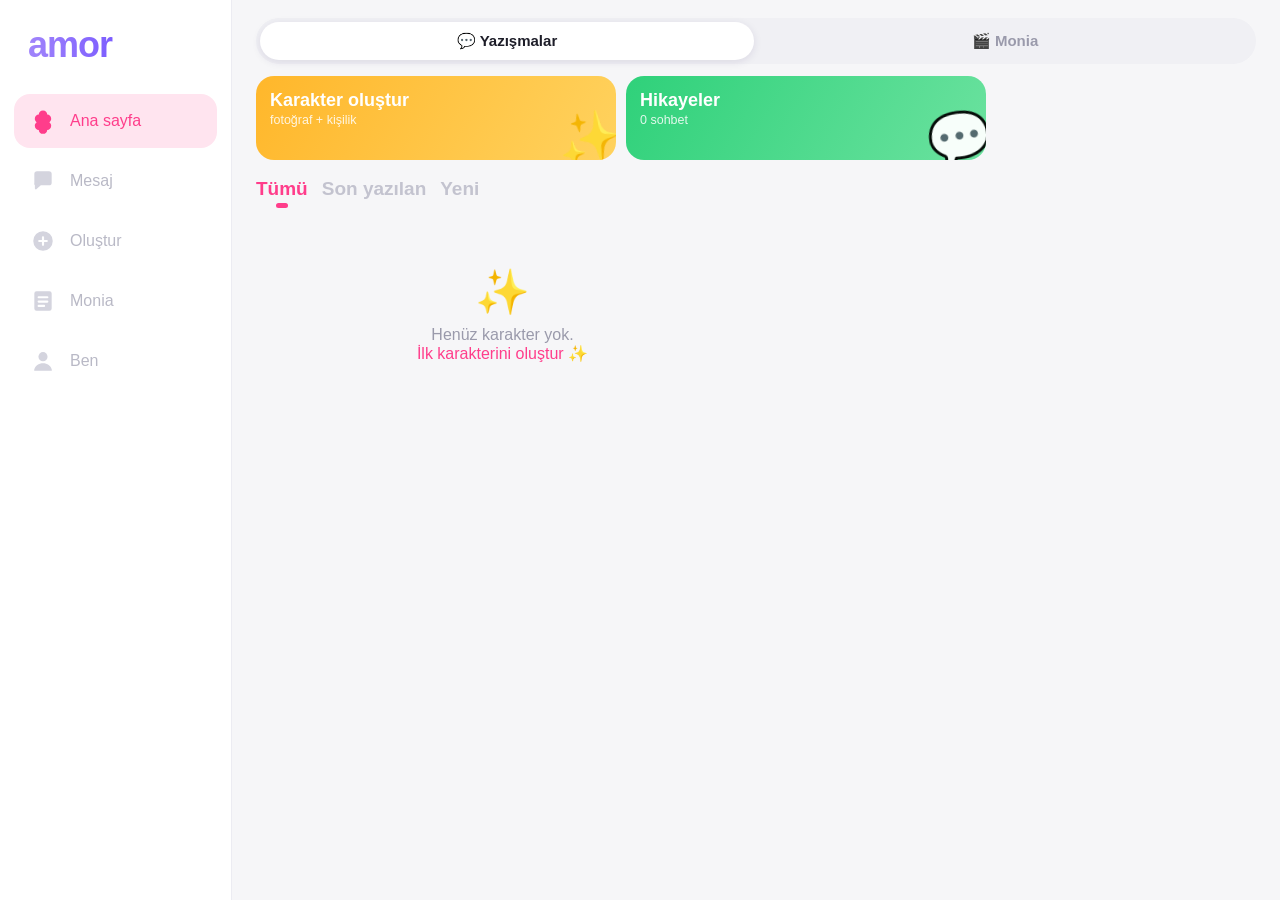
==== commit e29c1a18: "Add files via upload" ====
--- a/index.html
+++ b/index.html
@@ -53,6 +53,10 @@
         <svg viewBox="0 0 24 24"><path d="M12 3a9 9 0 1 1 0 18 9 9 0 0 1 0-18zm0 4.5c-.6 0-1 .4-1 1V11H8.5a1 1 0 0 0 0 2H11v2.5a1 1 0 0 0 2 0V13h2.5a1 1 0 0 0 0-2H13V8.5c0-.6-.4-1-1-1z"/></svg>
         <span>Oluştur</span>
       </a>
+      <a href="#/monia" data-tab="monia">
+        <svg viewBox="0 0 24 24"><path fill-rule="evenodd" d="M6 3h12a2 2 0 0 1 2 2v14a2 2 0 0 1-2 2H6a2 2 0 0 1-2-2V5a2 2 0 0 1 2-2zm2 4.5a1 1 0 0 0 0 2h8a1 1 0 0 0 0-2zm0 4a1 1 0 0 0 0 2h8a1 1 0 0 0 0-2zm0 4a1 1 0 0 0 0 2h5a1 1 0 0 0 0-2z"/></svg>
+        <span>Monia</span>
+      </a>
       <a href="#/me" data-tab="me">
         <svg viewBox="0 0 24 24"><circle cx="12" cy="8" r="4.2"/><path d="M3.8 20.2c.9-4 4.2-6.2 8.2-6.2s7.3 2.2 8.2 6.2c.1.5-.3.8-.8.8H4.6c-.5 0-.9-.3-.8-.8z"/></svg>
         <span>Ben</span>
@@ -71,6 +75,7 @@
   <script src="js/data/mods.js"></script>
   <script src="js/data/themes.js"></script>
   <script src="js/data/places.js"></script>
+  <script src="js/data/monia.js"></script>
   <script src="js/data/effects.js"></script>
   <script src="js/data/emojis.js"></script>
   <script src="js/data/bot-rules.js"></script>
--- a/css/stories.css
+++ b/css/stories.css
@@ -501,4 +501,83 @@
 .pl-own #plIcon { width: 54px; text-align: center; }
 .pl-own #plName { flex: 1; min-width: 0; }
 #plHint { width: 100%; resize: vertical; margin-bottom: 12px; display: block; }
-.pl-roll { font-size: 16px; margin-left: 4px; vertical-align: middle; }+.pl-roll { font-size: 16px; margin-left: 4px; vertical-align: middle; }
+/* ---------- 🎬 Monia Paneli ---------- */
+.monia { padding-top: 14px; }
+.monia .card { margin-bottom: 12px; }
+.monia .sec-title small { color: var(--muted); font-weight: 400; font-size: 13px; }
+.mo-list { display: flex; flex-direction: column; gap: 8px; margin-bottom: 6px; }
+.mo-sc { display: flex; align-items: center; gap: 12px; margin-bottom: 0 !important; padding: 12px 14px; }
+.mo-sc-ic { font-size: 30px; }
+.mo-sc-body { flex: 1; min-width: 0; }
+.mo-sc-body b { display: block; font-weight: 600; }
+.mo-sc-body small { display: block; color: var(--muted); font-size: 12.5px; white-space: nowrap; overflow: hidden; text-overflow: ellipsis; }
+.mo-sc-avas { display: flex; }
+.mo-sc-avas .ava { margin-left: -8px; border: 2px solid var(--card); }
+.mo-cat { margin-top: 12px; }
+.mo-cat-head, .mo-sub { font-weight: 600; margin: 10px 0 6px; }
+.mo-cat-head small { color: var(--muted); font-weight: 400; }
+.mo-chips { display: flex; flex-wrap: wrap; gap: 6px; }
+.mo-chip { padding: 6px 12px; border-radius: 999px; background: var(--chip); font-size: 13.5px; border: 2px solid transparent; }
+.mo-chip.mine { background: var(--purple-soft); color: var(--purple); }
+.mo-chip.on { border-color: var(--purple); background: var(--purple-soft); }
+.mo-empty { color: var(--muted); }
+.mo-top { display: flex; align-items: center; gap: 8px; margin-bottom: 12px; }
+.mo-top input { flex: 1; min-width: 0; font-size: 20px; font-weight: 600; border: 0; border-bottom: 2px solid var(--line); background: transparent; padding: 6px 2px; outline: none; }
+.mo-top input:focus { border-color: var(--purple); }
+.monia .chips { margin-bottom: 8px; }
+.chip.mo-pick { font-size: 13.5px; padding: 6px 12px; cursor: pointer; }
+.chip.mo-pick.on { background: var(--purple); color: #fff; }
+.mo-evs { display: flex; flex-direction: column; gap: 6px; margin-bottom: 10px; }
+.mo-ev { display: flex; align-items: flex-start; gap: 10px; background: var(--chip); border-radius: 12px; padding: 8px 10px; }
+.mo-ev .n { flex: none; width: 22px; height: 22px; border-radius: 50%; background: var(--purple); color: #fff; font-size: 12px; display: flex; align-items: center; justify-content: center; margin-top: 1px; }
+.mo-ev .t { flex: 1; min-width: 0; font-size: 14px; line-height: 1.4; }
+.mo-ev .a { flex: none; display: flex; gap: 2px; }
+.mo-ev .a button { font-size: 13px; padding: 2px 4px; opacity: .75; }
+.mo-ev-btns { display: flex; flex-wrap: wrap; gap: 6px; }
+.mo-vars { font-size: 12px; color: var(--muted); margin: 6px 0 4px; }
+.mo-vars code { background: var(--chip); border-radius: 6px; padding: 0 4px; }
+.mo-check { display: flex; align-items: center; gap: 8px; margin: 10px 0 12px; font-size: 14px; }
+.sheet .field textarea, .sheet .field select { width: 100%; border-radius: 12px; border: 1px solid var(--line); padding: 10px 14px; outline: none; background: #fafafc; font-size: 15px; resize: vertical; }
+.sheet .field select { height: 46px; padding: 0 10px; }.mo-fold { display: flex; align-items: center; gap: 8px; width: 100%; text-align: left; }
+.mo-fold .sec-title { margin: 0; flex: none; }
+.mo-fold small { flex: 1; min-width: 0; color: var(--muted); font-size: 13px; white-space: nowrap; overflow: hidden; text-overflow: ellipsis; }
+.mo-fold i { font-style: normal; color: var(--muted); font-size: 16px; }
+.mo-fold:not(.closed) { margin-bottom: 10px; }
+.pl-grid button.mine { border-style: dashed; }
+.mo-area { width: 100%; border-radius: 12px; border: 1px solid var(--line); padding: 10px 14px; outline: none; background: #fafafc; font-size: 15px; line-height: 1.45; resize: vertical; }
+.mo-area:focus { border-color: var(--purple); background: #fff; }
+.mo-steps { display: flex; flex-direction: column; gap: 6px; margin-bottom: 8px; }
+.mo-step { display: flex; align-items: center; gap: 6px; }
+.mo-step .n { flex: none; width: 22px; height: 22px; border-radius: 50%; background: var(--purple); color: #fff; font-size: 12px; display: flex; align-items: center; justify-content: center; }
+.mo-step input { flex: 1; min-width: 0; height: 40px; border-radius: 10px; border: 1px solid var(--line); padding: 0 12px; outline: none; background: #fafafc; }
+.mo-step button { font-size: 13px; padding: 2px 4px; opacity: .75; }
+.mo-ev .t, .scene-card span { white-space: pre-line; }
+.scene-card.mo-prev { width: 100%; margin: 0; background: linear-gradient(135deg, #2e2350, #4a2a5e); cursor: default; }.mo-cover { position: relative; height: 190px; border-radius: var(--radius); margin-bottom: 12px; background: center 20% / cover no-repeat; display: flex; align-items: flex-end; justify-content: flex-end; gap: 6px; padding: 10px; }
+.mo-cover::before { content: ''; position: absolute; inset: 0; border-radius: inherit; background: linear-gradient(transparent 55%, rgba(0, 0, 0, .35)); pointer-events: none; }
+.mo-cover .btn { position: relative; background: rgba(255, 255, 255, .9); }
+.mo-cover.empty { height: auto; padding: 0; justify-content: stretch; }
+.mo-cover.empty::before { display: none; }
+.mo-cover.empty .btn { flex: 1; background: var(--chip); border: 2px dashed var(--line); }
+.mo-sc-cover { width: 54px; height: 54px; border-radius: 12px; object-fit: cover; flex: none; }
+.mo-sc-desc { font-style: italic; }
+.mo-tag { display: inline-block; font-style: normal; font-size: 12px; background: var(--purple-soft); color: var(--purple); border-radius: 999px; padding: 0 8px; margin-right: 6px; }
+.sys { white-space: pre-line; }
+/* ---------- Ana sayfa menüsü: 💬 Yazışmalar | 🎬 Monia ---------- */
+.home-switch { display: flex; gap: 4px; padding: 4px; margin: 4px 0 12px; background: var(--chip); border-radius: 999px; }
+.home-switch button { flex: 1; height: 38px; border-radius: 999px; font-weight: 600; font-size: 15px; color: var(--muted); transition: background .15s, color .15s; }
+.home-switch button.on { background: #fff; color: var(--text); box-shadow: 0 2px 8px rgba(40, 20, 90, .1); }
+.home.compact .home-switch { margin-bottom: 8px; }
+.mo-filter { margin: 0 0 12px; }
+.story-list { display: grid; grid-template-columns: repeat(auto-fill, minmax(260px, 1fr)); gap: 12px; }
+.story-card { padding: 0; overflow: hidden; display: flex; flex-direction: column; cursor: pointer; }
+.st-cover { position: relative; height: 150px; background: linear-gradient(135deg, #a78bfa, #ff8cc0) center 20% / cover no-repeat; display: flex; align-items: center; justify-content: center; }
+.st-cover > span { font-size: 54px; }
+.st-avas { position: absolute; left: 10px; bottom: 10px; display: flex; }
+.st-avas .ava { margin-right: -8px; border: 2px solid #fff; }
+.st-body { padding: 12px 14px 14px; display: flex; flex-direction: column; gap: 6px; }
+.st-body b { font-size: 17px; font-weight: 600; }
+.st-body p { margin: 0; color: var(--muted); font-size: 13.5px; line-height: 1.4; display: -webkit-box; -webkit-line-clamp: 2; -webkit-box-orient: vertical; overflow: hidden; }
+.st-body small { color: var(--muted); font-size: 12.5px; }
+.st-acts { display: flex; gap: 6px; margin-top: 4px; }
+.st-acts .btn { padding: 0 12px; }
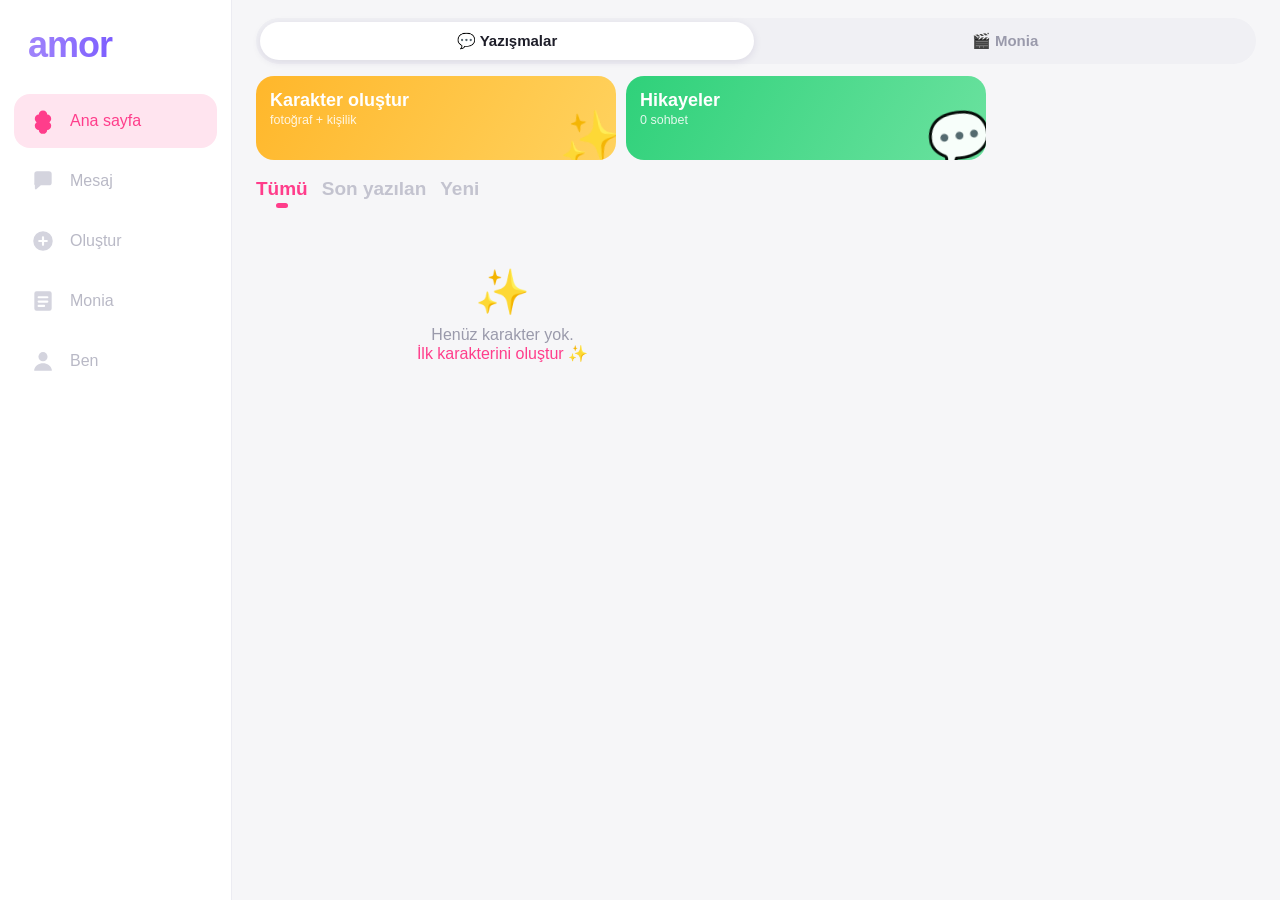
==== commit 41c4ab3c: "Add files via upload" ====
--- a/index.html
+++ b/index.html
@@ -80,6 +80,7 @@
   <script src="js/data/emojis.js"></script>
   <script src="js/data/bot-rules.js"></script>
   <script src="js/bot.js"></script>
+  <script src="js/gallery.js"></script>
   <script src="js/app.js"></script>
 </body>
 </html>
--- a/css/stories.css
+++ b/css/stories.css
@@ -580,4 +580,17 @@
 .st-body p { margin: 0; color: var(--muted); font-size: 13.5px; line-height: 1.4; display: -webkit-box; -webkit-line-clamp: 2; -webkit-box-orient: vertical; overflow: hidden; }
 .st-body small { color: var(--muted); font-size: 12.5px; }
 .st-acts { display: flex; gap: 6px; margin-top: 4px; }
-.st-acts .btn { padding: 0 12px; }+.st-acts .btn { padding: 0 12px; }
+/* ---------- 🖼️ Lara Gallery seçici ---------- */
+.gal-albums { display: flex; gap: 8px; overflow-x: auto; padding: 2px 2px 8px; scrollbar-width: thin; }
+.gal-alb { flex: none; width: 76px; display: flex; flex-direction: column; align-items: center; gap: 3px; padding: 4px; border-radius: 14px; border: 2px solid transparent; background: var(--chip); }
+.gal-alb img { width: 64px; height: 64px; border-radius: 10px; object-fit: cover; }
+.gal-alb span { font-size: 12px; font-weight: 600; max-width: 100%; overflow: hidden; text-overflow: ellipsis; white-space: nowrap; }
+.gal-alb small { font-size: 10.5px; color: var(--muted); margin-top: -3px; }
+.gal-alb.on { border-color: var(--purple); background: var(--purple-soft); }
+.gal-meta { font-size: 12.5px; color: var(--muted); margin: 2px 0 8px; }
+.gal-grid button { position: relative; }
+.gal-grid button.on { outline: 3px solid var(--purple); outline-offset: -3px; }
+.gal-grid button.on::after { content: '✓'; position: absolute; top: 4px; right: 4px; width: 22px; height: 22px; border-radius: 50%; background: var(--purple); color: #fff; font-size: 13px; display: flex; align-items: center; justify-content: center; }
+.gal-foot { display: flex; flex-wrap: wrap; gap: 6px; margin-top: 12px; position: sticky; bottom: 0; padding: 8px 0 2px; background: inherit; }
+.album-strip .ph.add.gal { font-size: 22px; }
